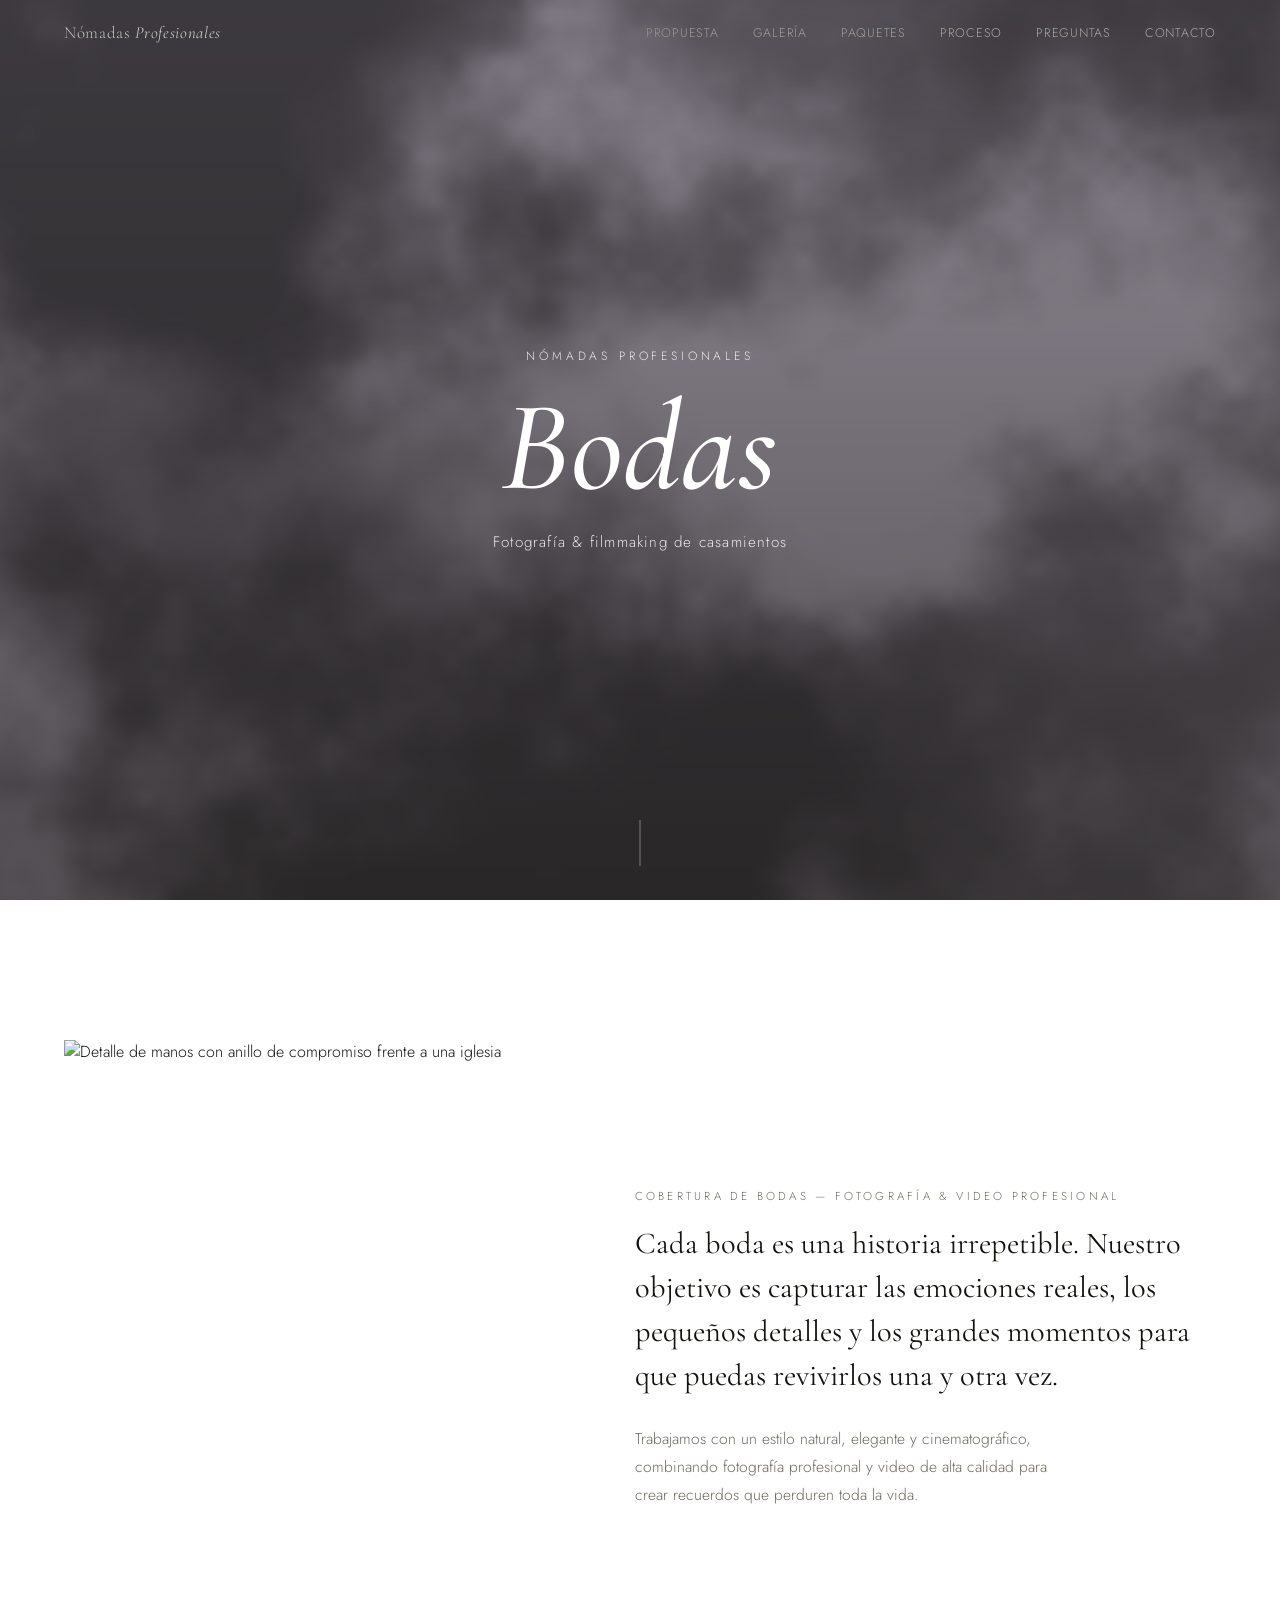
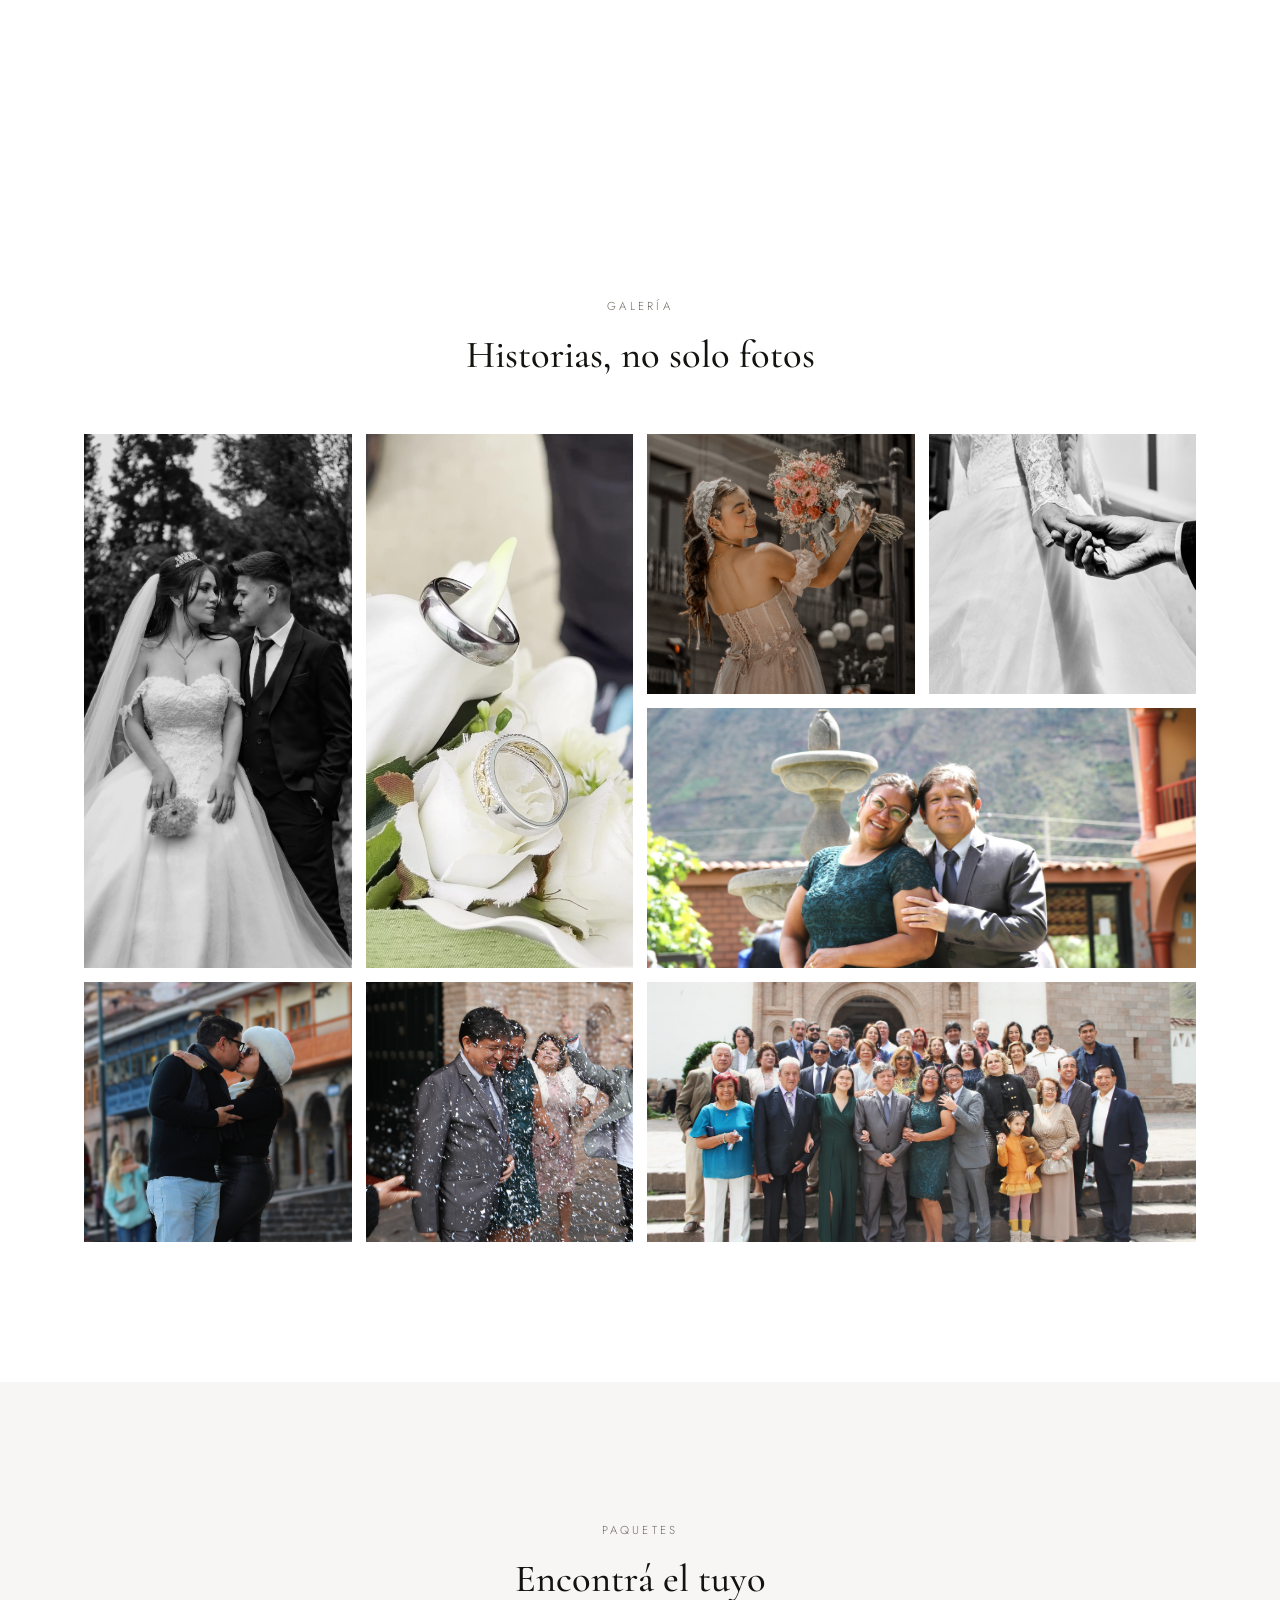
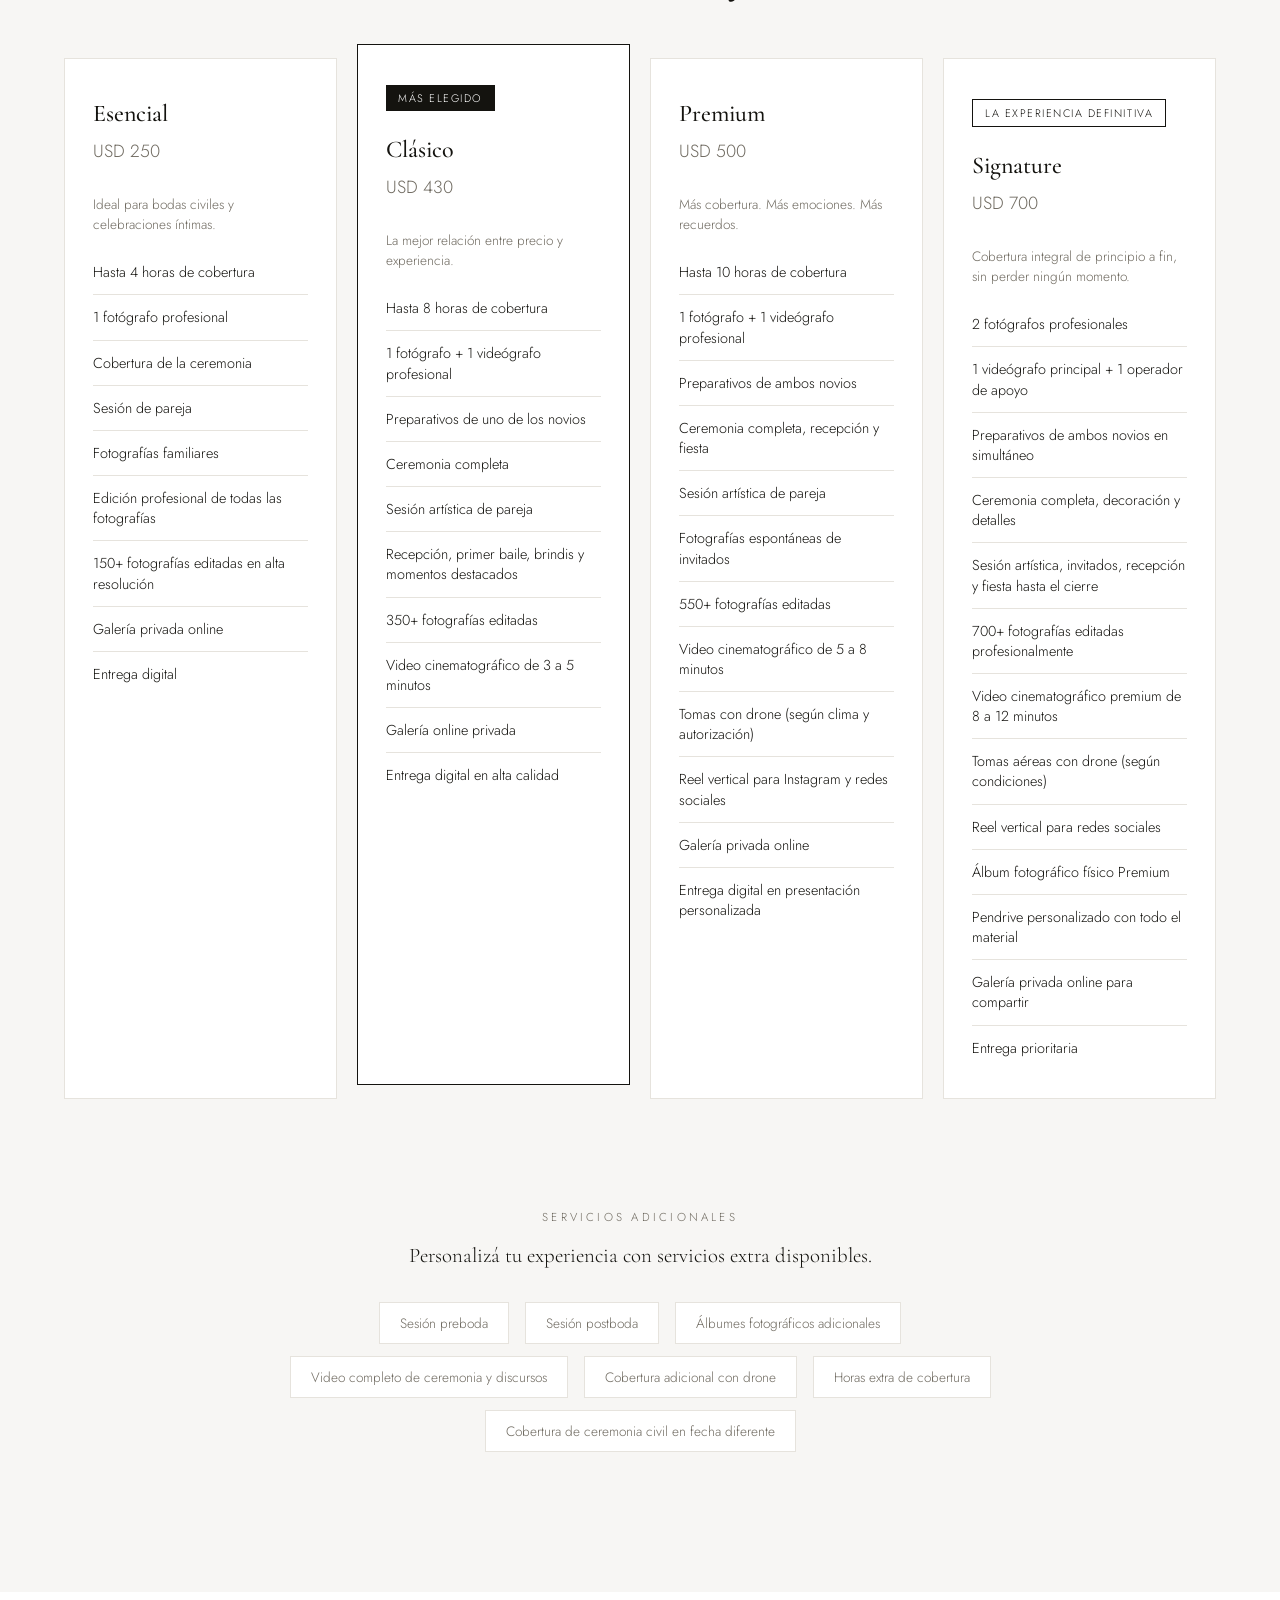
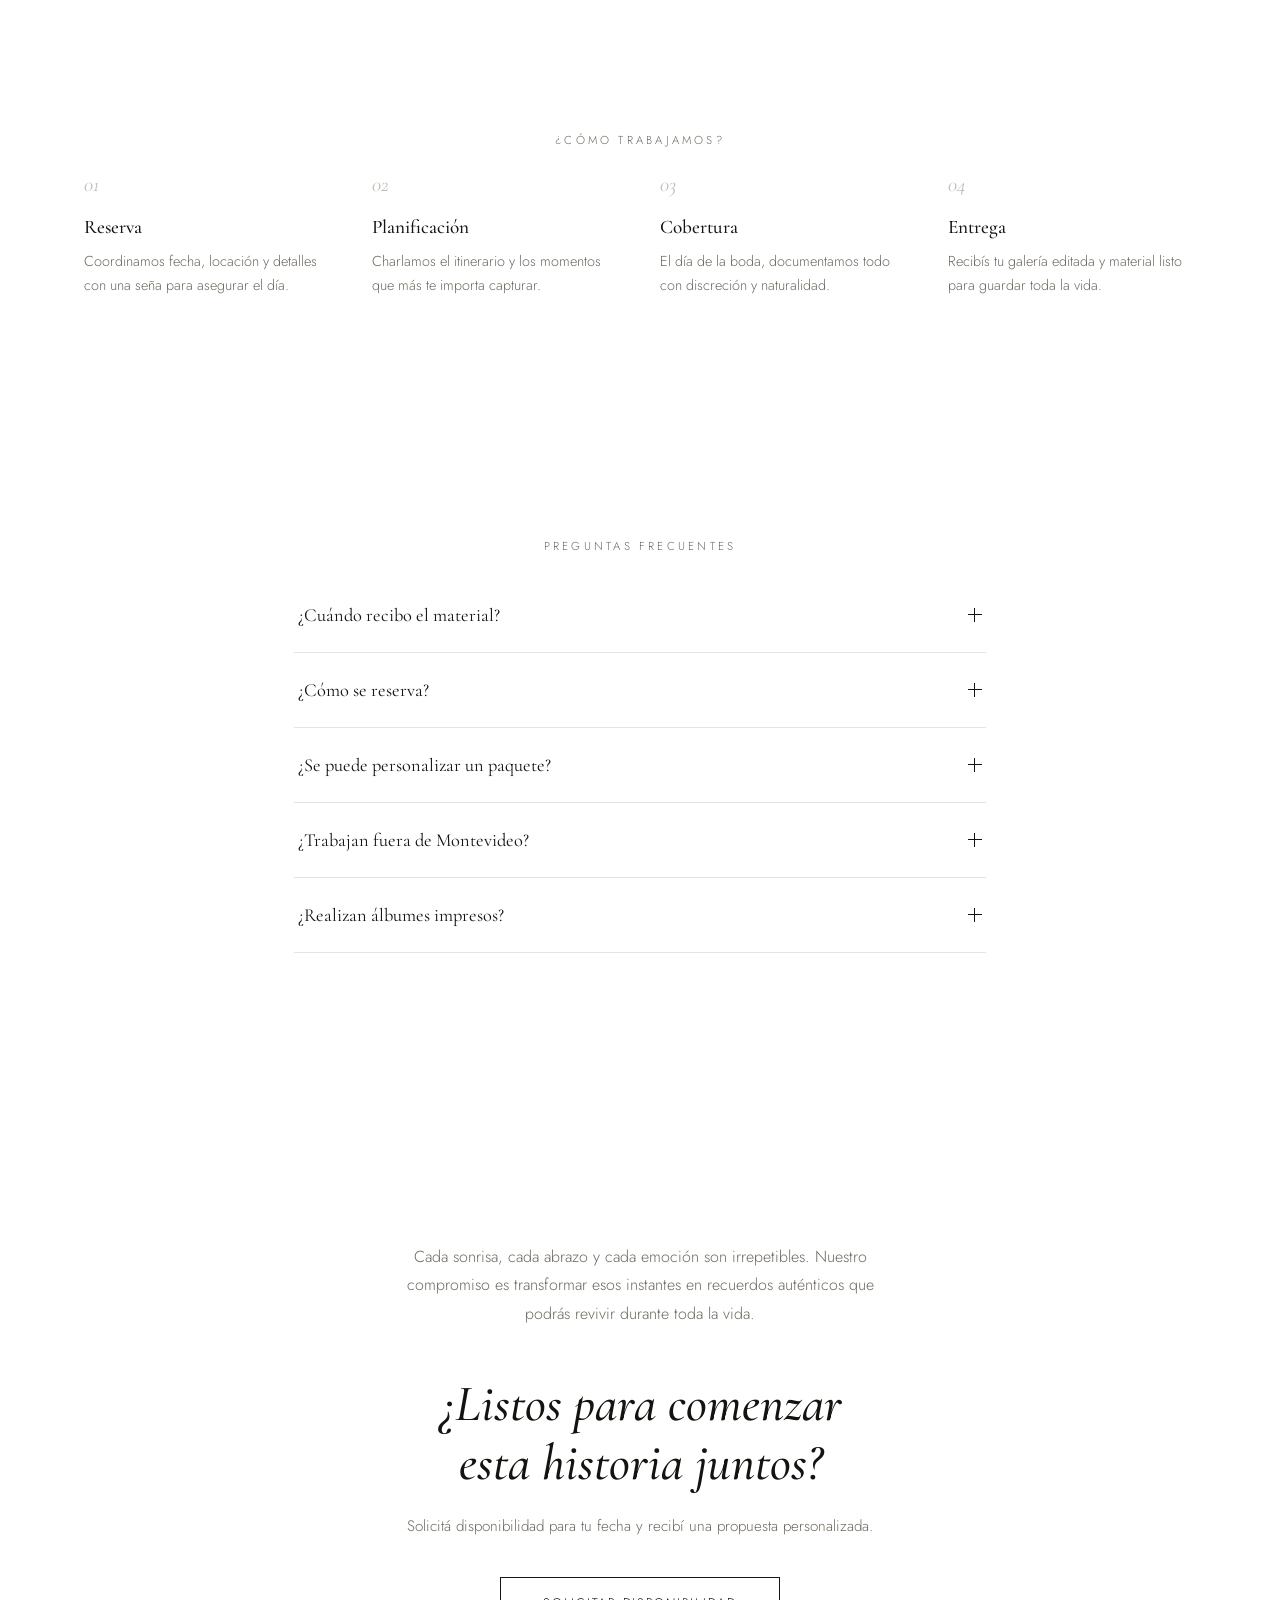
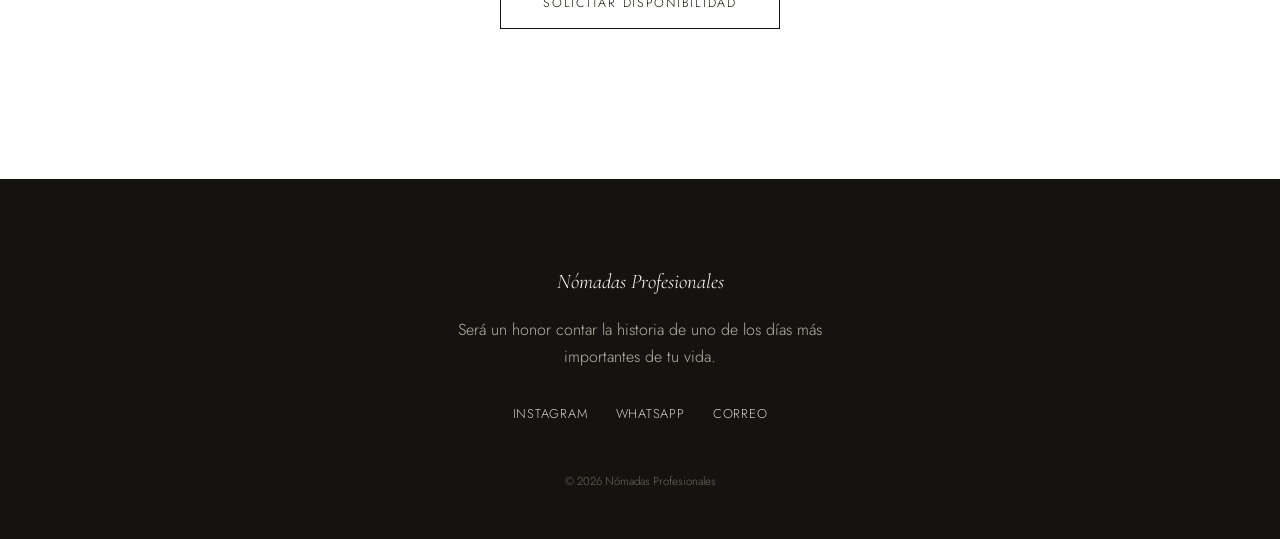
==== index.html @ 92a74c18 "bodas primera version" ====
<!DOCTYPE html>
<html lang="es">
<head>
<meta charset="UTF-8">
<meta name="viewport" content="width=device-width, initial-scale=1.0">
<title>Bodas — Nómadas Profesionales</title>
<meta name="description" content="Fotografía y filmmaking de bodas, con un estilo natural, elegante y cinematográfico. Nómadas Profesionales.">
<link rel="preconnect" href="https://fonts.googleapis.com">
<link rel="preconnect" href="https://fonts.gstatic.com" crossorigin>
<link href="https://fonts.googleapis.com/css2?family=Cormorant+Garamond:ital,wght@0,400;0,500;0,600;1,400&family=Jost:wght@300;400;500&display=swap" rel="stylesheet">
<link rel="stylesheet" href="css/style.css">
</head>
<body>

<header class="nav">
  <a href="#" class="nav__brand">Nómadas <span>Profesionales</span></a>
  <nav class="nav__links">
    <a href="#propuesta">Propuesta</a>
    <a href="#galeria">Galería</a>
    <a href="#paquetes">Paquetes</a>
    <a href="#proceso">Proceso</a>
    <a href="#preguntas">Preguntas</a>
    <a href="#contacto" class="nav__cta">Contacto</a>
  </nav>
  <button class="nav__toggle" aria-label="Abrir menú" aria-expanded="false">
    <span></span><span></span><span></span>
  </button>
</header>

<!-- HERO -->
<section class="hero">
  <canvas id="silk-canvas" class="hero__canvas" aria-hidden="true"></canvas>
  <div class="hero__veil"></div>
  <div class="hero__content">
    <p class="hero__eyebrow">Nómadas Profesionales</p>
    <h1 class="hero__title">Bodas</h1>
    <p class="hero__sub">Fotografía &amp; filmmaking de casamientos</p>
  </div>
  <a href="#propuesta" class="hero__scroll" aria-label="Bajar a la siguiente sección">
    <span></span>
  </a>
</section>

<!-- PROPUESTA -->
<section id="propuesta" class="propuesta reveal">
  <div class="propuesta__grid">
    <div class="propuesta__img">
      <img src="img/manos-anillo.jpg" alt="Detalle de manos con anillo de compromiso frente a una iglesia">
    </div>
    <div class="propuesta__text">
      <p class="eyebrow">Cobertura de bodas — Fotografía &amp; video profesional</p>
      <p class="propuesta__lead">
        Cada boda es una historia irrepetible. Nuestro objetivo es capturar las
        emociones reales, los pequeños detalles y los grandes momentos para que
        puedas revivirlos una y otra vez.
      </p>
      <p class="propuesta__body">
        Trabajamos con un estilo natural, elegante y cinematográfico, combinando
        fotografía profesional y video de alta calidad para crear recuerdos que
        perduren toda la vida.
      </p>
    </div>
  </div>
</section>

<!-- GALERÍA -->
<section id="galeria" class="galeria reveal">
  <p class="eyebrow center">Galería</p>
  <h2 class="section-title center">Historias, no solo fotos</h2>

  <div class="gallery-grid">
    <figure class="g-item g-item--tall">
      <img src="img/pareja-bn-bosque.jpg" alt="Novios mirándose entre los árboles, retrato en blanco y negro">
    </figure>
    <figure class="g-item g-item--tall">
      <video
        class="g-video"
        src="video/highlight.mp4"
        poster="img/highlight-poster.jpg"
        autoplay muted loop playsinline
        aria-label="Video de highlights de boda">
      </video>
    </figure>
    <figure class="g-item">
      <img src="img/novia-ramo-calle.jpg" alt="Novia sosteniendo su ramo en una calle de la ciudad">
    </figure>
    <figure class="g-item">
      <img src="img/manos-detalle-bn.jpg" alt="Detalle en blanco y negro del vestido y las manos entrelazadas">
    </figure>
    <figure class="g-item g-item--wide">
      <img src="img/pareja-fuente.jpg" alt="Pareja sentada junto a una fuente durante la celebración">
    </figure>
    <figure class="g-item">
      <img src="img/pareja-beso-plaza.jpg" alt="Pareja besándose en una plaza">
    </figure>
    <figure class="g-item">
      <img src="img/familia-confeti.jpg" alt="Familia celebrando entre papel picado a la salida de la iglesia">
    </figure>
    <figure class="g-item g-item--wide">
      <img src="img/familia-grupal.jpg" alt="Foto grupal de toda la familia en las escalinatas de la iglesia">
    </figure>
  </div>
</section>

<!-- PAQUETES -->
<section id="paquetes" class="paquetes reveal">
  <p class="eyebrow center">Paquetes</p>
  <h2 class="section-title center">Encontrá el tuyo</h2>

  <div class="pkg-grid">

    <article class="pkg">
      <h3 class="pkg__name">Esencial</h3>
      <p class="pkg__price">USD 250</p>
      <p class="pkg__desc">Ideal para bodas civiles y celebraciones íntimas.</p>
      <ul class="pkg__list">
        <li>Hasta 4 horas de cobertura</li>
        <li>1 fotógrafo profesional</li>
        <li>Cobertura de la ceremonia</li>
        <li>Sesión de pareja</li>
        <li>Fotografías familiares</li>
        <li>Edición profesional de todas las fotografías</li>
        <li>150+ fotografías editadas en alta resolución</li>
        <li>Galería privada online</li>
        <li>Entrega digital</li>
      </ul>
    </article>

    <article class="pkg pkg--featured">
      <p class="pkg__tag">Más elegido</p>
      <h3 class="pkg__name">Clásico</h3>
      <p class="pkg__price">USD 430</p>
      <p class="pkg__desc">La mejor relación entre precio y experiencia.</p>
      <ul class="pkg__list">
        <li>Hasta 8 horas de cobertura</li>
        <li>1 fotógrafo + 1 videógrafo profesional</li>
        <li>Preparativos de uno de los novios</li>
        <li>Ceremonia completa</li>
        <li>Sesión artística de pareja</li>
        <li>Recepción, primer baile, brindis y momentos destacados</li>
        <li>350+ fotografías editadas</li>
        <li>Video cinematográfico de 3 a 5 minutos</li>
        <li>Galería online privada</li>
        <li>Entrega digital en alta calidad</li>
      </ul>
    </article>

    <article class="pkg">
      <h3 class="pkg__name">Premium</h3>
      <p class="pkg__price">USD 500</p>
      <p class="pkg__desc">Más cobertura. Más emociones. Más recuerdos.</p>
      <ul class="pkg__list">
        <li>Hasta 10 horas de cobertura</li>
        <li>1 fotógrafo + 1 videógrafo profesional</li>
        <li>Preparativos de ambos novios</li>
        <li>Ceremonia completa, recepción y fiesta</li>
        <li>Sesión artística de pareja</li>
        <li>Fotografías espontáneas de invitados</li>
        <li>550+ fotografías editadas</li>
        <li>Video cinematográfico de 5 a 8 minutos</li>
        <li>Tomas con drone (según clima y autorización)</li>
        <li>Reel vertical para Instagram y redes sociales</li>
        <li>Galería privada online</li>
        <li>Entrega digital en presentación personalizada</li>
      </ul>
    </article>

    <article class="pkg">
      <p class="pkg__tag pkg__tag--outline">La experiencia definitiva</p>
      <h3 class="pkg__name">Signature</h3>
      <p class="pkg__price">USD 700</p>
      <p class="pkg__desc">Cobertura integral de principio a fin, sin perder ningún momento.</p>
      <ul class="pkg__list">
        <li>2 fotógrafos profesionales</li>
        <li>1 videógrafo principal + 1 operador de apoyo</li>
        <li>Preparativos de ambos novios en simultáneo</li>
        <li>Ceremonia completa, decoración y detalles</li>
        <li>Sesión artística, invitados, recepción y fiesta hasta el cierre</li>
        <li>700+ fotografías editadas profesionalmente</li>
        <li>Video cinematográfico premium de 8 a 12 minutos</li>
        <li>Tomas aéreas con drone (según condiciones)</li>
        <li>Reel vertical para redes sociales</li>
        <li>Álbum fotográfico físico Premium</li>
        <li>Pendrive personalizado con todo el material</li>
        <li>Galería privada online para compartir</li>
        <li>Entrega prioritaria</li>
      </ul>
    </article>

  </div>

  <div class="extras">
    <p class="eyebrow center">Servicios adicionales</p>
    <p class="extras__lead">Personalizá tu experiencia con servicios extra disponibles.</p>
    <ul class="extras__list">
      <li>Sesión preboda</li>
      <li>Sesión postboda</li>
      <li>Álbumes fotográficos adicionales</li>
      <li>Video completo de ceremonia y discursos</li>
      <li>Cobertura adicional con drone</li>
      <li>Horas extra de cobertura</li>
      <li>Cobertura de ceremonia civil en fecha diferente</li>
    </ul>
  </div>
</section>

<!-- PROCESO -->
<section id="proceso" class="proceso reveal">
  <p class="eyebrow center">¿Cómo trabajamos?</p>
  <div class="proceso-grid">
    <div class="paso">
      <span class="paso__n">01</span>
      <h3>Reserva</h3>
      <p>Coordinamos fecha, locación y detalles con una seña para asegurar el día.</p>
    </div>
    <div class="paso">
      <span class="paso__n">02</span>
      <h3>Planificación</h3>
      <p>Charlamos el itinerario y los momentos que más te importa capturar.</p>
    </div>
    <div class="paso">
      <span class="paso__n">03</span>
      <h3>Cobertura</h3>
      <p>El día de la boda, documentamos todo con discreción y naturalidad.</p>
    </div>
    <div class="paso">
      <span class="paso__n">04</span>
      <h3>Entrega</h3>
      <p>Recibís tu galería editada y material listo para guardar toda la vida.</p>
    </div>
  </div>
</section>

<!-- FAQ -->
<section id="preguntas" class="faq reveal">
  <p class="eyebrow center">Preguntas frecuentes</p>

  <div class="accordion">
    <div class="acc-item">
      <button class="acc-trigger">¿Cuándo recibo el material?<span class="acc-icon"></span></button>
      <div class="acc-panel"><p>Entre 4 y 6 semanas después de la boda, según el paquete.</p></div>
    </div>
    <div class="acc-item">
      <button class="acc-trigger">¿Cómo se reserva?<span class="acc-icon"></span></button>
      <div class="acc-panel"><p>Con una seña del 30% para bloquear la fecha en agenda.</p></div>
    </div>
    <div class="acc-item">
      <button class="acc-trigger">¿Se puede personalizar un paquete?<span class="acc-icon"></span></button>
      <div class="acc-panel"><p>Sí, todos los paquetes se pueden ajustar a lo que necesites.</p></div>
    </div>
    <div class="acc-item">
      <button class="acc-trigger">¿Trabajan fuera de Montevideo?<span class="acc-icon"></span></button>
      <div class="acc-panel"><p>Sí, viajamos dentro y fuera de Uruguay. Coordinamos traslado y estadía aparte.</p></div>
    </div>
    <div class="acc-item">
      <button class="acc-trigger">¿Realizan álbumes impresos?<span class="acc-icon"></span></button>
      <div class="acc-panel"><p>Sí, en los paquetes Signature y Legacy, y también como opción adicional.</p></div>
    </div>
  </div>
</section>

<!-- CIERRE / CTA -->
<section class="cta reveal">
  <p class="cta__lead">
    Cada sonrisa, cada abrazo y cada emoción son irrepetibles. Nuestro compromiso
    es transformar esos instantes en recuerdos auténticos que podrás revivir
    durante toda la vida.
  </p>
  <h2 class="cta__title">¿Listos para comenzar<br>esta historia juntos?</h2>
  <p class="cta__sub">Solicitá disponibilidad para tu fecha y recibí una propuesta personalizada.</p>
  <a href="https://wa.me/59892807461?text=Hola!%20Quiero%20consultar%20disponibilidad%20para%20mi%20boda" target="_blank" rel="noopener" class="cta__btn">Solicitar disponibilidad</a>
</section>

<!-- CONTACTO / FOOTER -->
<footer id="contacto" class="footer">
  <p class="footer__brand">Nómadas Profesionales</p>
  <p class="footer__msg">Será un honor contar la historia de uno de los días más importantes de tu vida.</p>
  <div class="footer__links">
    <a href="https://instagram.com/nomadasprofesionaless" target="_blank" rel="noopener">Instagram</a>
    <a href="https://wa.me/59892807461" target="_blank" rel="noopener">WhatsApp</a>
    <a href="mailto:fotografiaprocristi@gmail.com">Correo</a>
  </div>
  <p class="footer__copy">© 2026 Nómadas Profesionales</p>
</footer>

<script type="module" src="js/main.js"></script>
</body>
</html>
---- css/style.css ----
/* =========================================================
   Nómadas Profesionales — Bodas
   Paleta: blanco puro, negro, gris claro, azul muy sutil
   ========================================================= */

:root{
  --white: #ffffff;
  --black: #14130f;
  --gray-50: #f7f6f4;
  --gray-200: #e6e3dd;
  --gray-400: #b9b4aa;
  --gray-600: #6f6a60;
  --accent: #8891a3; /* azul-gris muy sutil */
  --silk: #7b7481;

  --serif: "Cormorant Garamond", serif;
  --sans: "Jost", sans-serif;

  --maxw: 1240px;
  --pad: clamp(24px, 5vw, 96px);
}

*{ box-sizing: border-box; }
html{ scroll-behavior: smooth; }

body{
  margin: 0;
  background: var(--white);
  color: var(--black);
  font-family: var(--sans);
  font-weight: 300;
  -webkit-font-smoothing: antialiased;
}

img{ max-width: 100%; display: block; }

a{ color: inherit; text-decoration: none; }

.eyebrow{
  font-family: var(--sans);
  font-size: 0.72rem;
  letter-spacing: 0.28em;
  text-transform: uppercase;
  color: var(--gray-600);
  margin: 0 0 18px;
}
.eyebrow.center{ text-align: center; }

.section-title{
  font-family: var(--serif);
  font-weight: 500;
  font-size: clamp(1.8rem, 3vw, 2.6rem);
  margin: 0 0 56px;
}
.section-title.center{ text-align: center; }

/* -------------------- NAV -------------------- */
.nav{
  position: fixed;
  top: 0; left: 0; right: 0;
  z-index: 40;
  display: flex;
  align-items: center;
  justify-content: space-between;
  padding: 22px var(--pad);
  mix-blend-mode: difference;
}
.nav__brand{
  font-family: var(--serif);
  font-size: 1.05rem;
  letter-spacing: 0.04em;
  color: var(--white);
}
.nav__brand span{ font-style: italic; font-weight: 400; }
.nav__links{
  display: flex;
  gap: 34px;
  font-size: 0.78rem;
  letter-spacing: 0.06em;
  text-transform: uppercase;
  color: var(--white);
}
.nav__links a{ opacity: 0.85; transition: opacity 0.25s ease; }
.nav__links a:hover{ opacity: 1; }
.nav__toggle{ display: none; }

/* -------------------- HERO -------------------- */
.hero{
  position: relative;
  height: 100svh;
  min-height: 560px;
  overflow: hidden;
  background: var(--black);
  display: flex;
  align-items: center;
  justify-content: center;
}
.hero__canvas{
  position: absolute;
  inset: 0;
  width: 100%;
  height: 100%;
  display: block;
}
.hero__veil{
  position: absolute;
  inset: 0;
  background: linear-gradient(180deg, rgba(20,19,15,0.15) 0%, rgba(20,19,15,0.55) 100%);
  pointer-events: none;
}
.hero__content{
  position: relative;
  z-index: 2;
  text-align: center;
  color: var(--white);
  padding: 0 24px;
}
.hero__eyebrow{
  font-size: 0.75rem;
  letter-spacing: 0.32em;
  text-transform: uppercase;
  opacity: 0.85;
  margin: 0 0 22px;
}
.hero__title{
  font-family: var(--serif);
  font-weight: 500;
  font-style: italic;
  font-size: clamp(3.6rem, 12vw, 8rem);
  line-height: 0.95;
  margin: 0;
  letter-spacing: 0.01em;
}
.hero__sub{
  margin: 22px 0 0;
  font-size: 0.95rem;
  letter-spacing: 0.08em;
  opacity: 0.85;
}
.hero__scroll{
  position: absolute;
  bottom: 34px;
  left: 50%;
  transform: translateX(-50%);
  width: 1px;
  height: 46px;
  z-index: 2;
}
.hero__scroll span{
  position: absolute;
  top: 0; left: 0;
  width: 1px; height: 100%;
  background: rgba(255,255,255,0.4);
  overflow: hidden;
}
.hero__scroll span::after{
  content: "";
  position: absolute;
  top: -100%; left: 0;
  width: 1px; height: 100%;
  background: var(--white);
  animation: scrollLine 2.2s ease-in-out infinite;
}
@keyframes scrollLine{
  0%{ top: -100%; }
  60%{ top: 100%; }
  100%{ top: 100%; }
}

/* -------------------- PROPUESTA -------------------- */
.propuesta{
  padding: 140px var(--pad);
}
.propuesta__grid{
  max-width: var(--maxw);
  margin: 0 auto;
  display: grid;
  grid-template-columns: 0.85fr 1fr;
  gap: clamp(32px, 6vw, 100px);
  align-items: center;
}
.propuesta__img img{
  width: 100%;
  aspect-ratio: 4/5;
  object-fit: cover;
}
.propuesta__lead{
  font-family: var(--serif);
  font-size: clamp(1.4rem, 2.4vw, 1.9rem);
  line-height: 1.45;
  font-weight: 400;
  margin: 0 0 26px;
}
.propuesta__body{
  font-size: 0.98rem;
  line-height: 1.8;
  color: var(--gray-600);
  max-width: 46ch;
  margin: 0;
}

/* -------------------- GALERÍA -------------------- */
.galeria{
  padding: 100px var(--pad) 140px;
  max-width: var(--maxw);
  margin: 0 auto;
}
.gallery-grid{
  display: grid;
  grid-template-columns: repeat(4, 1fr);
  grid-auto-rows: 260px;
  gap: 14px;
  margin-top: 24px;
}
.g-item{
  margin: 0;
  overflow: hidden;
  background: var(--gray-50);
}
.g-item img{
  width: 100%; height: 100%;
  object-fit: cover;
  transition: transform 1.1s cubic-bezier(0.16,1,0.3,1);
}
.g-item:hover img{ transform: scale(1.04); }
.g-video{
  width: 100%; height: 100%;
  object-fit: cover;
}
.g-item--tall{ grid-row: span 2; }
.g-item--wide{ grid-column: span 2; }

/* -------------------- PAQUETES -------------------- */
.paquetes{
  padding: 140px var(--pad);
  background: var(--gray-50);
}
.paquetes__note{
  text-align: center;
  font-size: 0.78rem;
  color: var(--gray-600);
  margin: -30px auto 60px;
  max-width: var(--maxw);
}
.pkg-grid{
  max-width: var(--maxw);
  margin: 0 auto;
  display: grid;
  grid-template-columns: repeat(4, 1fr);
  gap: 20px;
}
.pkg{
  background: var(--white);
  border: 1px solid var(--gray-200);
  padding: 40px 28px;
  display: flex;
  flex-direction: column;
  gap: 6px;
}
.pkg--featured{
  border-color: var(--black);
  transform: translateY(-14px);
}
.pkg__tag{
  font-size: 0.68rem;
  letter-spacing: 0.14em;
  text-transform: uppercase;
  color: var(--white);
  background: var(--black);
  display: inline-block;
  padding: 5px 12px;
  margin: 0 0 18px;
  width: fit-content;
}
.pkg__tag--outline{
  color: var(--black);
  background: transparent;
  border: 1px solid var(--black);
}
.pkg__name{
  font-family: var(--serif);
  font-size: 1.5rem;
  font-weight: 500;
  margin: 0;
}
.pkg__price{
  font-size: 1.1rem;
  color: var(--gray-600);
  margin: 4px 0 24px;
}
.pkg__list{
  list-style: none;
  padding: 0;
  margin: 0;
  display: flex;
  flex-direction: column;
  gap: 12px;
  font-size: 0.9rem;
  line-height: 1.4;
}
.pkg__list li{
  padding-top: 12px;
  border-top: 1px solid var(--gray-200);
}
.pkg__list li:first-child{ border-top: none; padding-top: 0; }
.pkg__desc{
  font-size: 0.85rem;
  color: var(--gray-600);
  line-height: 1.5;
  margin: 0 0 22px;
}

/* -------------------- SERVICIOS ADICIONALES -------------------- */
.extras{
  max-width: 760px;
  margin: 110px auto 0;
  text-align: center;
}
.extras__lead{
  font-family: var(--serif);
  font-size: 1.3rem;
  margin: 0 0 34px;
}
.extras__list{
  list-style: none;
  margin: 0;
  padding: 0;
  display: flex;
  flex-wrap: wrap;
  justify-content: center;
  gap: 12px 16px;
}
.extras__list li{
  font-size: 0.85rem;
  color: var(--gray-600);
  border: 1px solid var(--gray-200);
  padding: 10px 20px;
  background: var(--white);
}

/* -------------------- CTA DE CIERRE -------------------- */
.cta{
  padding: 150px var(--pad);
  max-width: 760px;
  margin: 0 auto;
  text-align: center;
}
.cta__lead{
  font-size: 1rem;
  line-height: 1.8;
  color: var(--gray-600);
  max-width: 52ch;
  margin: 0 auto 46px;
}
.cta__title{
  font-family: var(--serif);
  font-style: italic;
  font-weight: 500;
  font-size: clamp(2rem, 4.5vw, 3.2rem);
  line-height: 1.15;
  margin: 0 0 22px;
}
.cta__sub{
  font-size: 0.95rem;
  color: var(--gray-600);
  margin: 0 0 40px;
}
.cta__btn{
  display: inline-block;
  border: 1px solid var(--black);
  padding: 16px 42px;
  font-size: 0.78rem;
  letter-spacing: 0.14em;
  text-transform: uppercase;
  transition: background 0.3s ease, color 0.3s ease;
}
.cta__btn:hover{
  background: var(--black);
  color: var(--white);
}

/* -------------------- PROCESO -------------------- */
.proceso{
  padding: 140px var(--pad);
  max-width: var(--maxw);
  margin: 0 auto;
}
.proceso-grid{
  display: grid;
  grid-template-columns: repeat(4, 1fr);
  gap: 40px;
  margin-top: 24px;
}
.paso__n{
  display: block;
  font-family: var(--serif);
  font-style: italic;
  font-size: 1.3rem;
  color: var(--gray-400);
  margin-bottom: 18px;
}
.paso h3{
  font-family: var(--serif);
  font-weight: 500;
  font-size: 1.2rem;
  margin: 0 0 10px;
}
.paso p{
  font-size: 0.9rem;
  line-height: 1.7;
  color: var(--gray-600);
  margin: 0;
}

/* -------------------- FAQ -------------------- */
.faq{
  padding: 100px var(--pad) 140px;
  max-width: 820px;
  margin: 0 auto;
}
.accordion{ margin-top: 24px; }
.acc-item{ border-bottom: 1px solid var(--gray-200); }
.acc-trigger{
  width: 100%;
  background: none;
  border: none;
  cursor: pointer;
  text-align: left;
  padding: 26px 4px;
  font-family: var(--serif);
  font-size: 1.15rem;
  color: var(--black);
  display: flex;
  align-items: center;
  justify-content: space-between;
  gap: 20px;
}
.acc-icon{
  position: relative;
  width: 14px; height: 14px;
  flex: none;
}
.acc-icon::before, .acc-icon::after{
  content: "";
  position: absolute;
  background: var(--black);
  transition: transform 0.3s ease;
}
.acc-icon::before{ top: 6px; left: 0; width: 14px; height: 1px; }
.acc-icon::after{ top: 0; left: 6px; width: 1px; height: 14px; }
.acc-item.is-open .acc-icon::after{ transform: rotate(90deg); }
.acc-panel{
  max-height: 0;
  overflow: hidden;
  transition: max-height 0.4s ease;
}
.acc-panel p{
  margin: 0 4px 26px;
  font-size: 0.95rem;
  line-height: 1.7;
  color: var(--gray-600);
  max-width: 60ch;
}

/* -------------------- FOOTER -------------------- */
.footer{
  background: var(--black);
  color: var(--white);
  text-align: center;
  padding: 90px var(--pad) 50px;
}
.footer__brand{
  font-family: var(--serif);
  font-style: italic;
  font-size: 1.3rem;
  margin: 0 0 22px;
}
.footer__msg{
  max-width: 44ch;
  margin: 0 auto 34px;
  font-size: 1rem;
  line-height: 1.7;
  color: var(--gray-400);
}
.footer__links{
  display: flex;
  justify-content: center;
  gap: 28px;
  font-size: 0.8rem;
  letter-spacing: 0.06em;
  text-transform: uppercase;
  margin-bottom: 50px;
}
.footer__links a{ opacity: 0.8; }
.footer__links a:hover{ opacity: 1; }
.footer__copy{
  font-size: 0.72rem;
  color: var(--gray-600);
  margin: 0;
}

/* -------------------- REVEAL ANIMATION -------------------- */
.reveal{
  opacity: 0;
  transform: translateY(24px);
  transition: opacity 0.9s ease, transform 0.9s ease;
}
.reveal.is-visible{
  opacity: 1;
  transform: translateY(0);
}

/* -------------------- RESPONSIVE -------------------- */
@media (max-width: 900px){
  .nav__links{ display: none; }
  .nav__toggle{
    display: flex;
    flex-direction: column;
    gap: 5px;
    background: none;
    border: none;
    cursor: pointer;
    z-index: 41;
  }
  .nav__toggle span{
    width: 22px; height: 1px;
    background: var(--white);
  }
  .nav__links.is-open{
    display: flex;
    position: fixed;
    inset: 0;
    background: var(--black);
    flex-direction: column;
    align-items: center;
    justify-content: center;
    gap: 32px;
    font-size: 1rem;
  }
  .propuesta__grid{ grid-template-columns: 1fr; }
  .gallery-grid{ grid-template-columns: repeat(2, 1fr); grid-auto-rows: 220px; }
  .g-item--wide{ grid-column: span 2; }
  .pkg-grid{ grid-template-columns: 1fr 1fr; }
  .pkg--featured{ transform: none; }
  .proceso-grid{ grid-template-columns: 1fr 1fr; }
}
@media (max-width: 560px){
  .gallery-grid{ grid-template-columns: 1fr; }
  .g-item--tall{ grid-row: span 1; }
  .g-item--wide{ grid-column: span 1; }
  .pkg-grid{ grid-template-columns: 1fr; }
  .proceso-grid{ grid-template-columns: 1fr; }
}

@media (prefers-reduced-motion: reduce){
  html{ scroll-behavior: auto; }
  .reveal{ opacity: 1; transform: none; transition: none; }
  .hero__scroll span::after{ animation: none; }
}
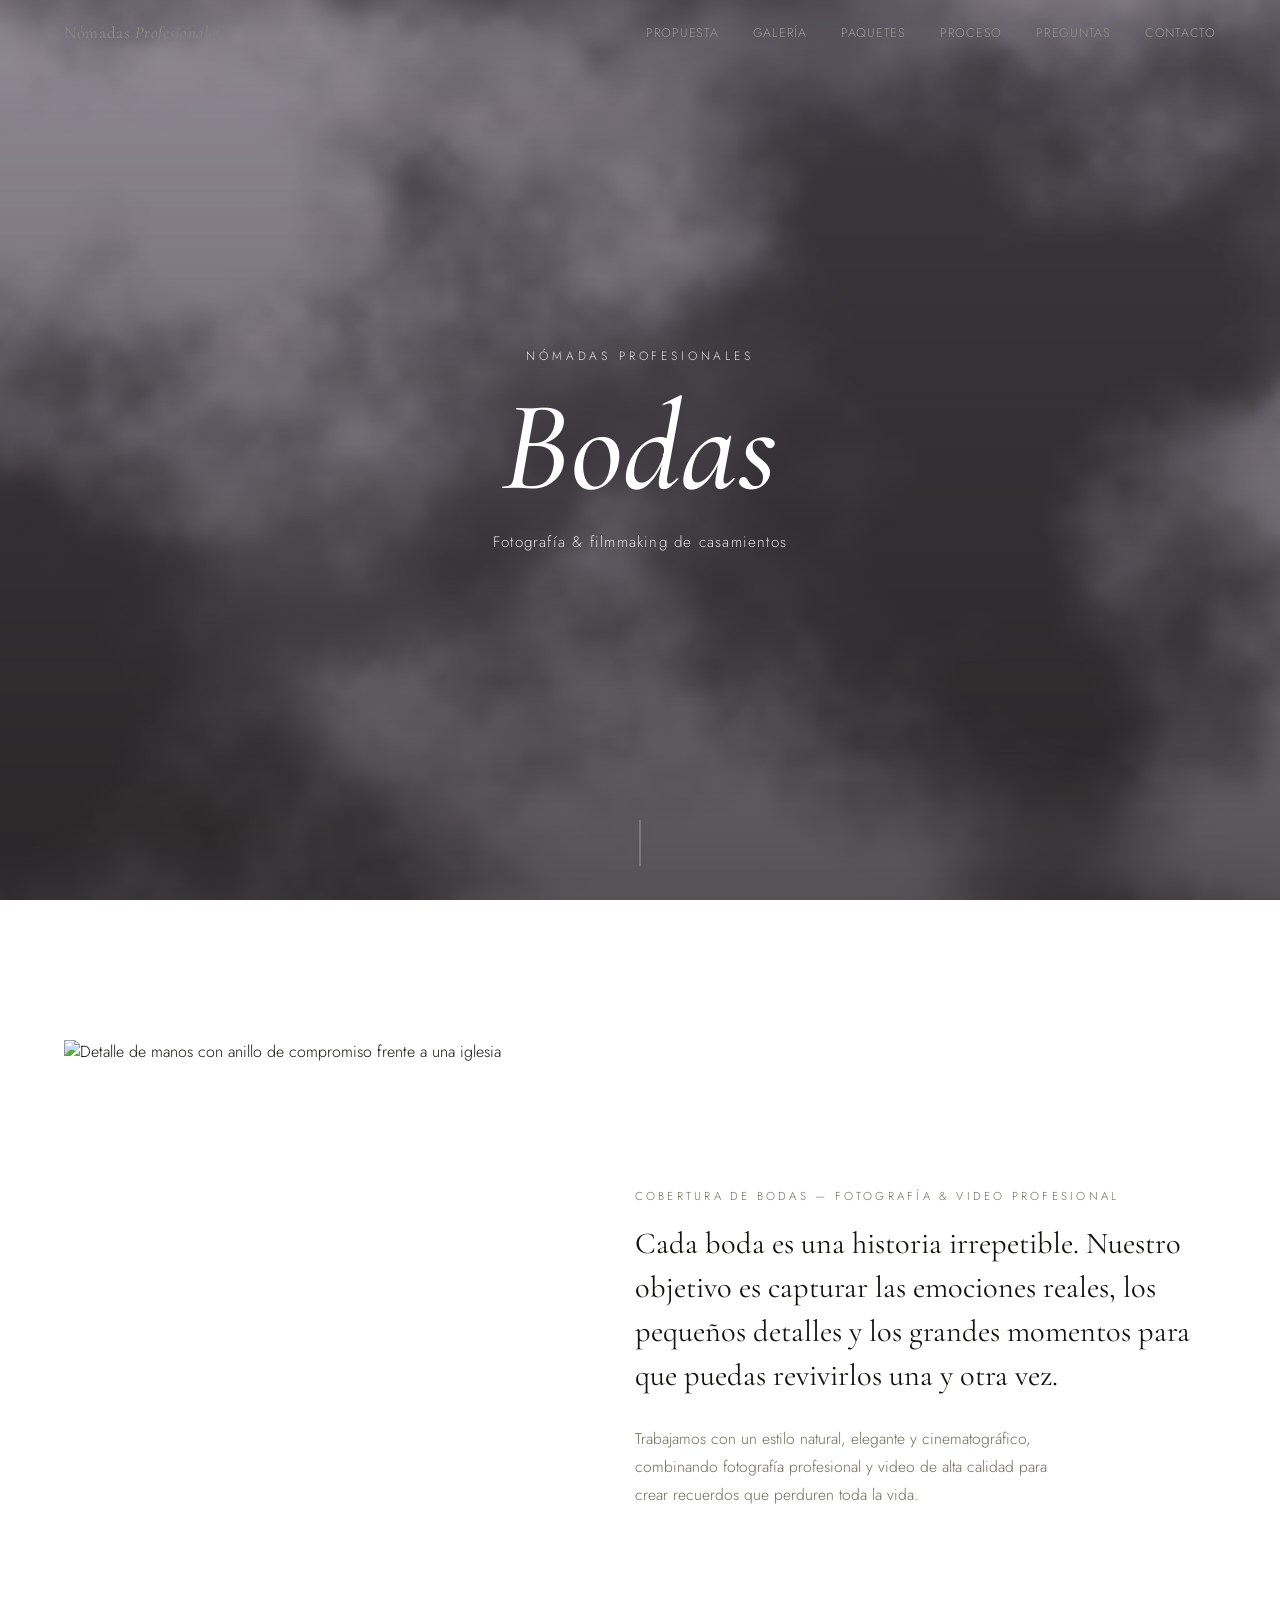
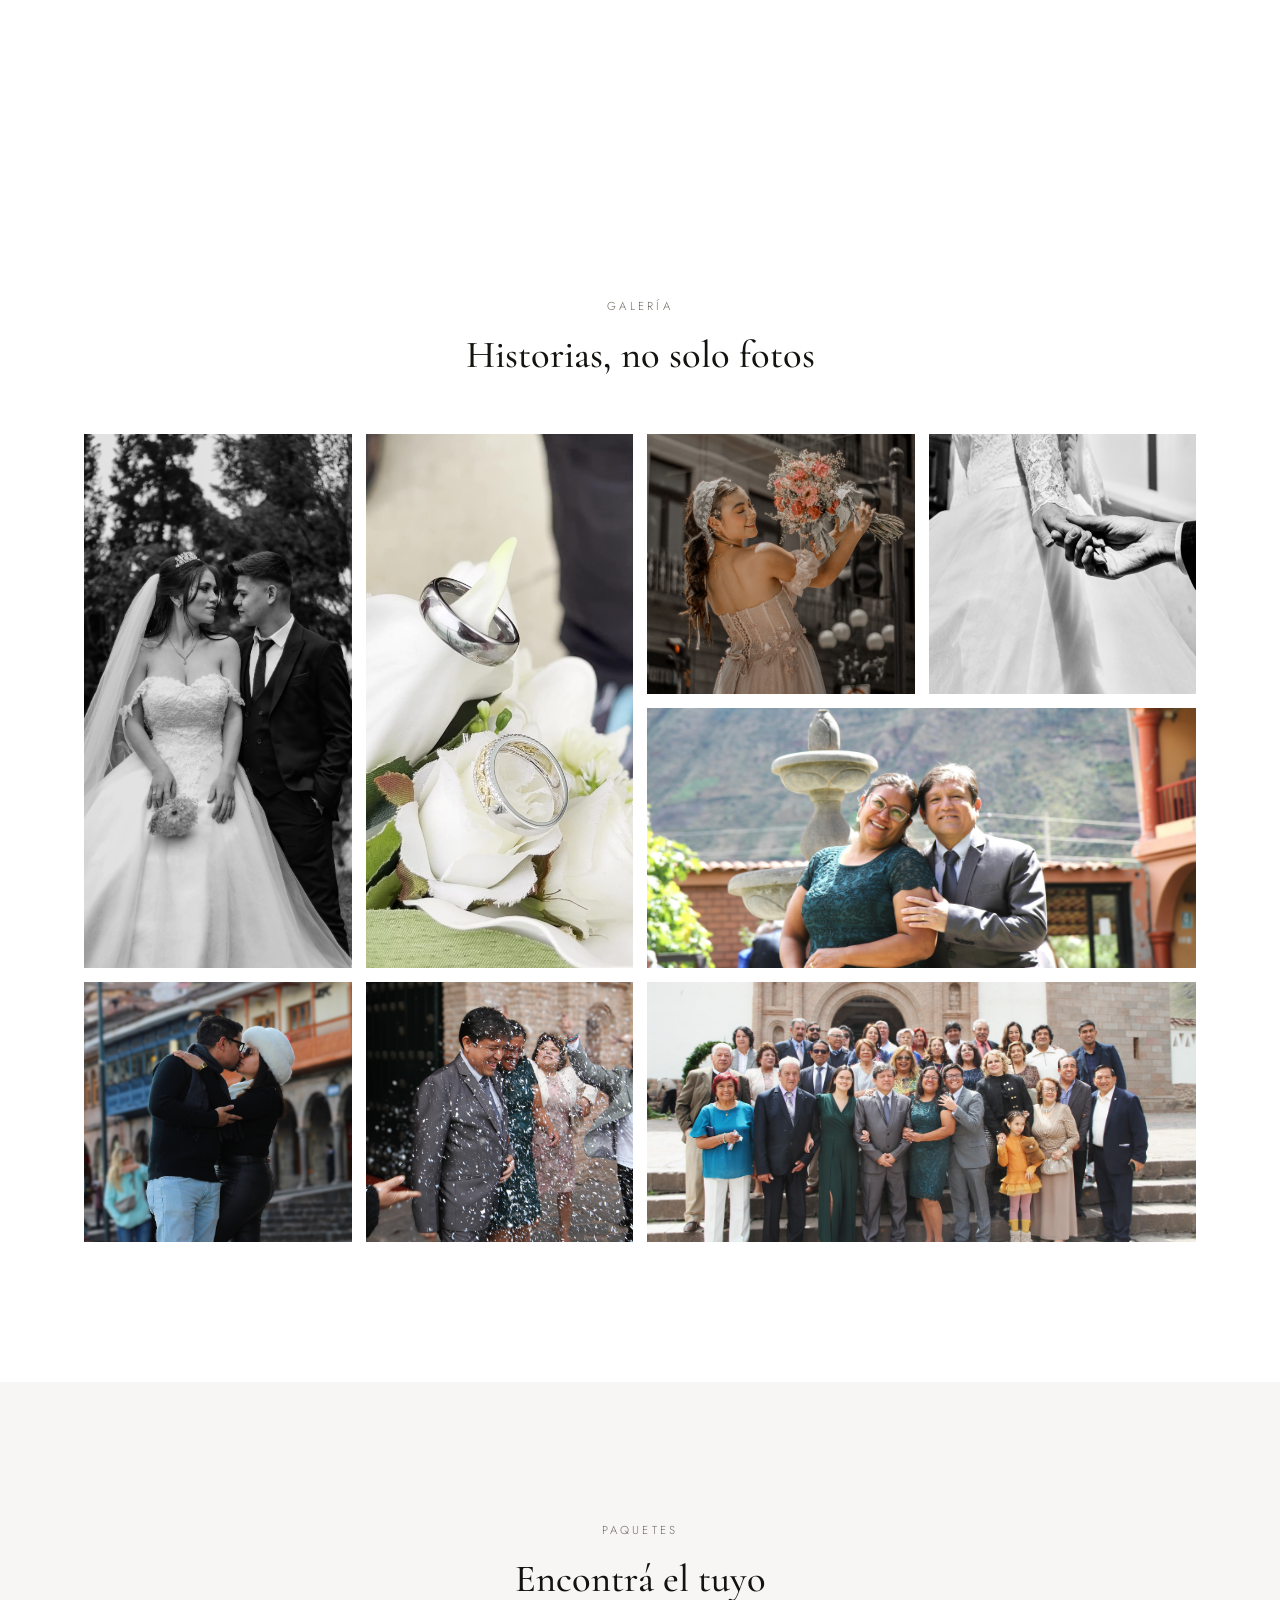
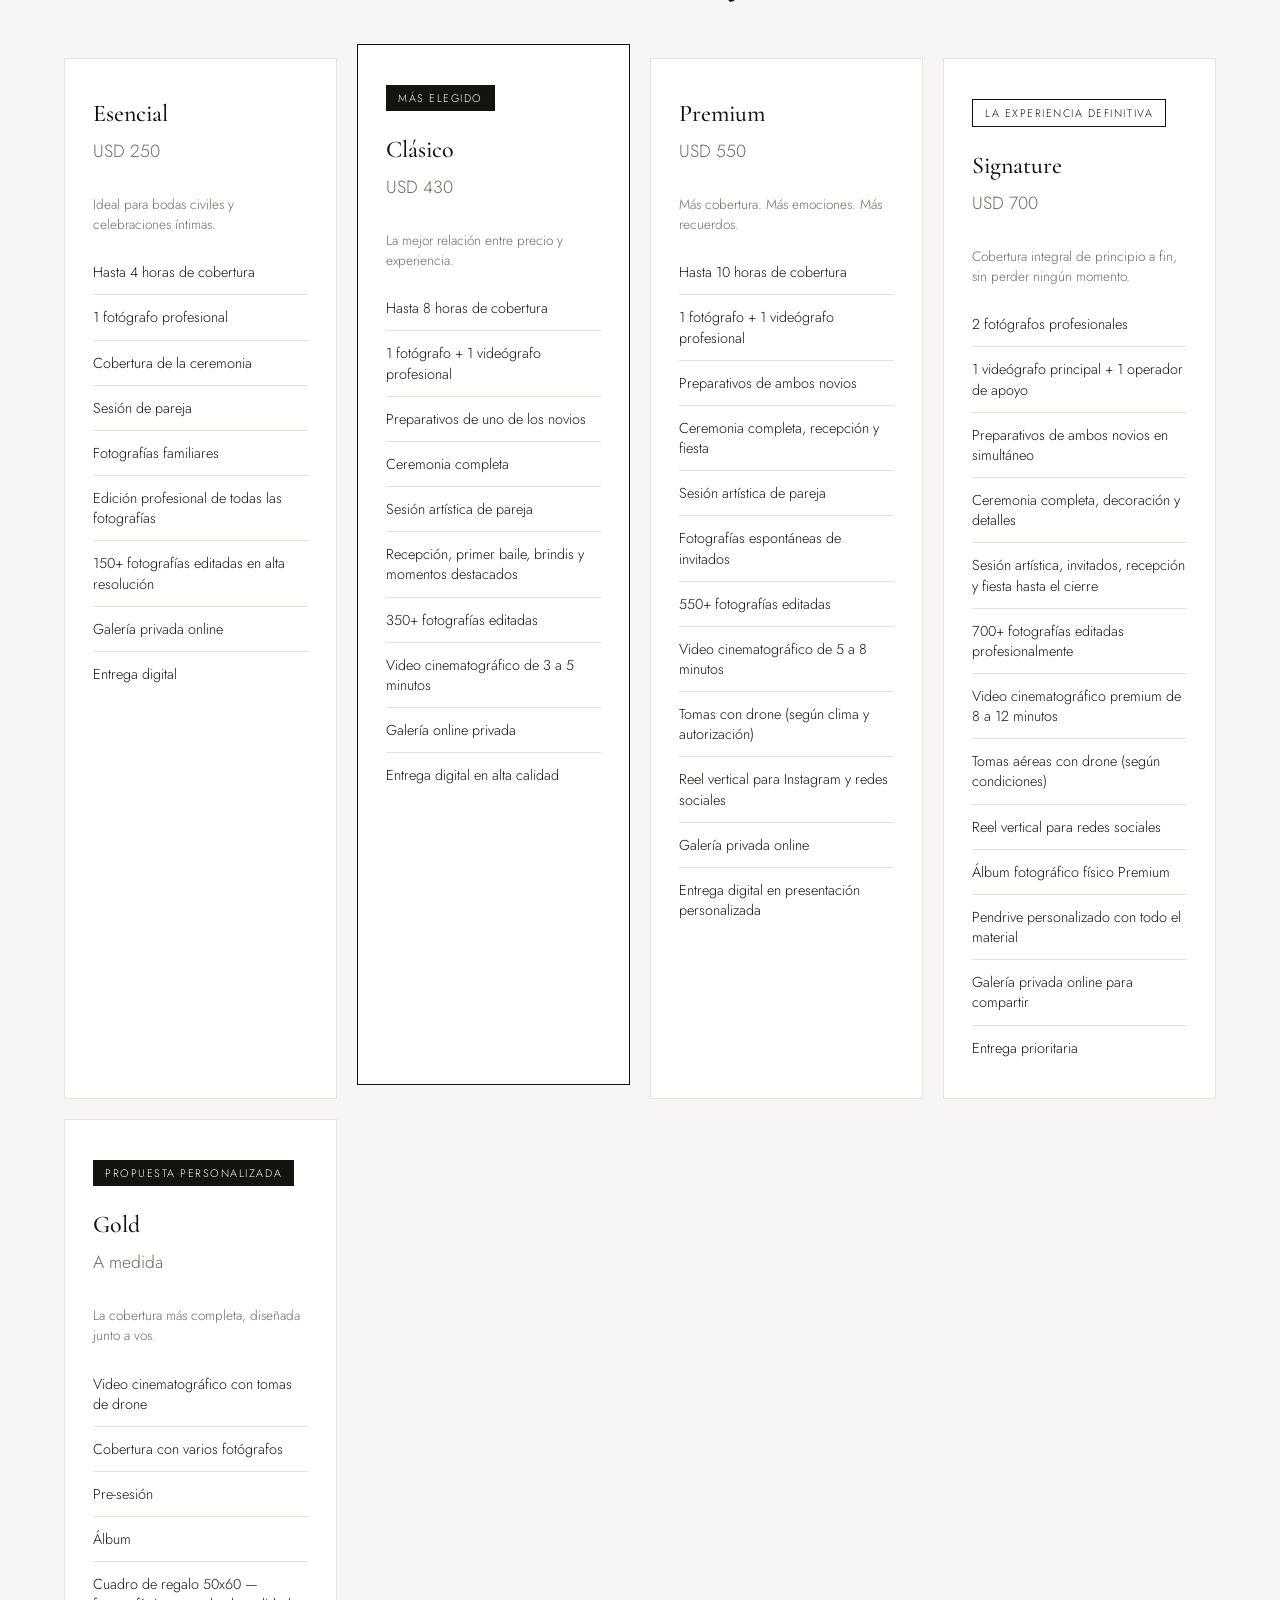
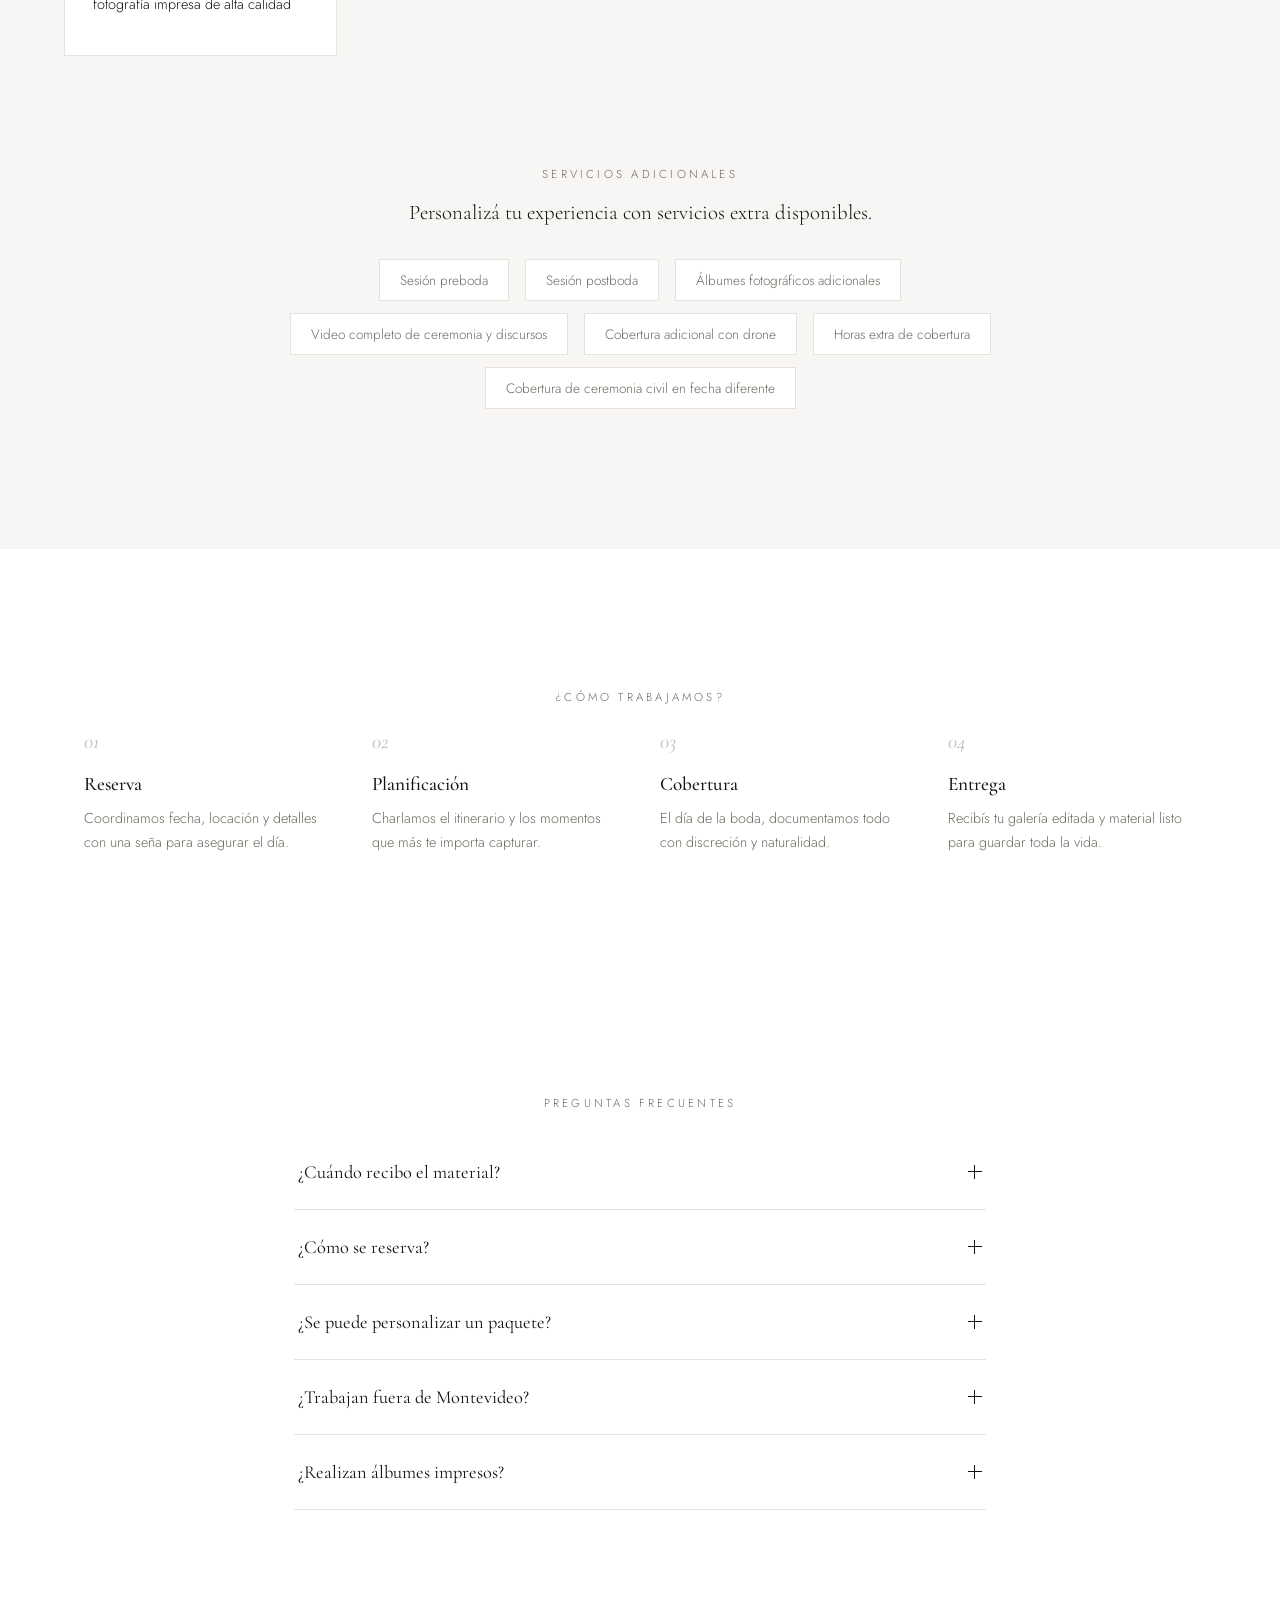
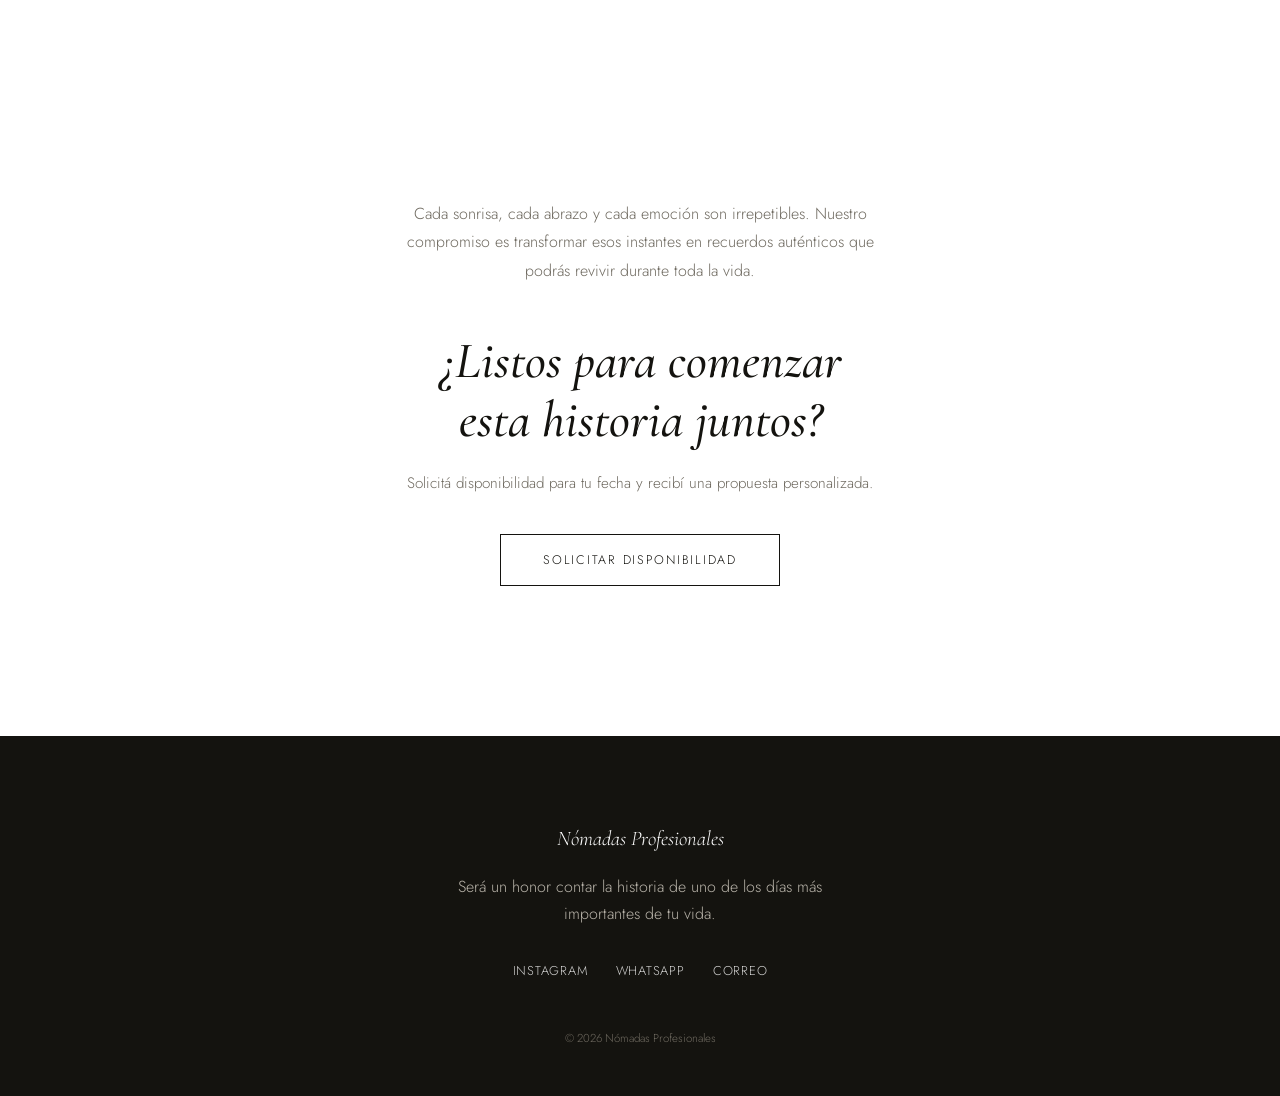
==== commit 064fdd2c: "Update pricing and package details in index.html Cambios en los paquetes" ====
--- a/index.html
+++ b/index.html
@@ -147,7 +147,7 @@
 
     <article class="pkg">
       <h3 class="pkg__name">Premium</h3>
-      <p class="pkg__price">USD 500</p>
+      <p class="pkg__price">USD 550</p>
       <p class="pkg__desc">Más cobertura. Más emociones. Más recuerdos.</p>
       <ul class="pkg__list">
         <li>Hasta 10 horas de cobertura</li>
@@ -187,6 +187,20 @@
       </ul>
     </article>
 
+    <article class="pkg pkg--gold">
+      <p class="pkg__tag pkg__tag--gold">Propuesta personalizada</p>
+      <h3 class="pkg__name">Gold</h3>
+      <p class="pkg__price">A medida</p>
+      <p class="pkg__desc">La cobertura más completa, diseñada junto a vos.</p>
+      <ul class="pkg__list">
+        <li>Video cinematográfico con tomas de drone</li>
+        <li>Cobertura con varios fotógrafos</li>
+        <li>Pre-sesión</li>
+        <li>Álbum</li>
+        <li>Cuadro de regalo 50x60 — fotografía impresa de alta calidad</li>
+      </ul>
+    </article>
+
   </div>
 
   <div class="extras">
@@ -254,7 +268,7 @@
     </div>
     <div class="acc-item">
       <button class="acc-trigger">¿Realizan álbumes impresos?<span class="acc-icon"></span></button>
-      <div class="acc-panel"><p>Sí, en los paquetes Signature y Legacy, y también como opción adicional.</p></div>
+      <div class="acc-panel"><p>Sí, en los paquetes Signature y Gold, y también como opción adicional.</p></div>
     </div>
   </div>
 </section>
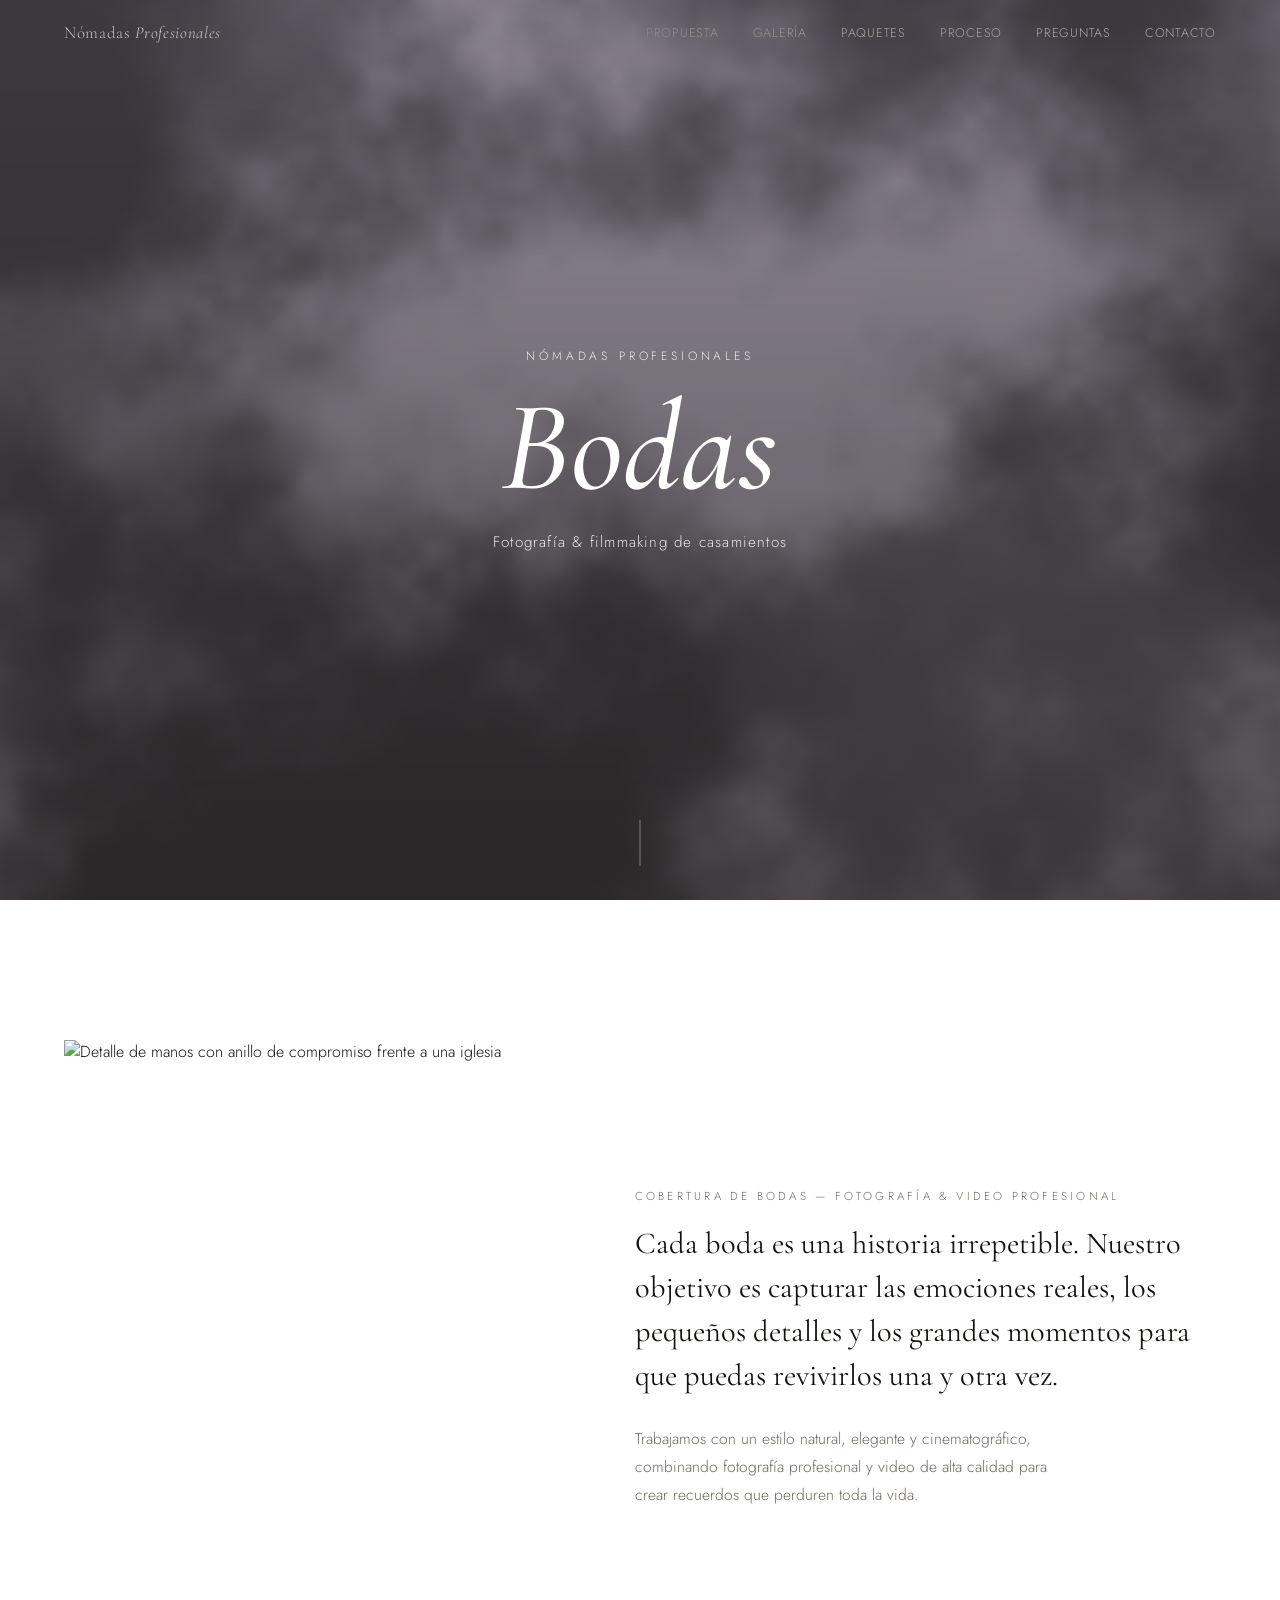
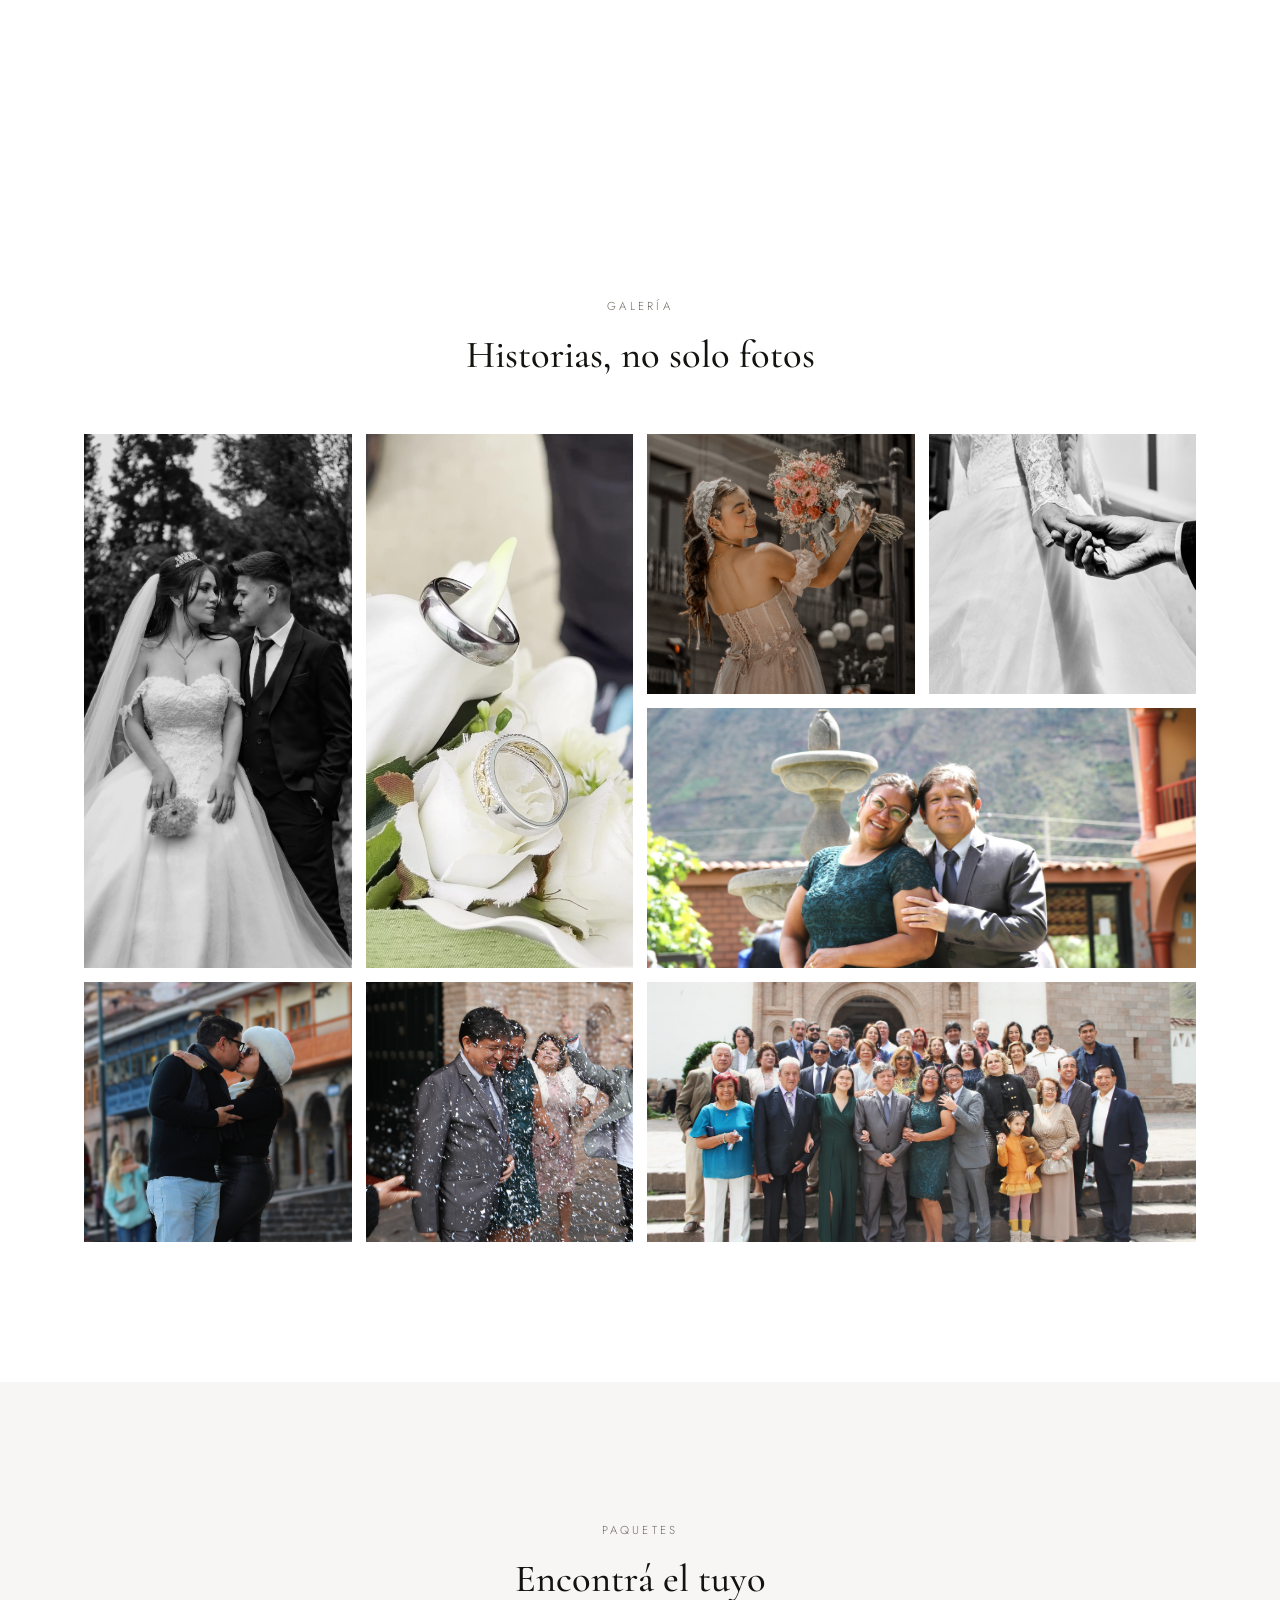
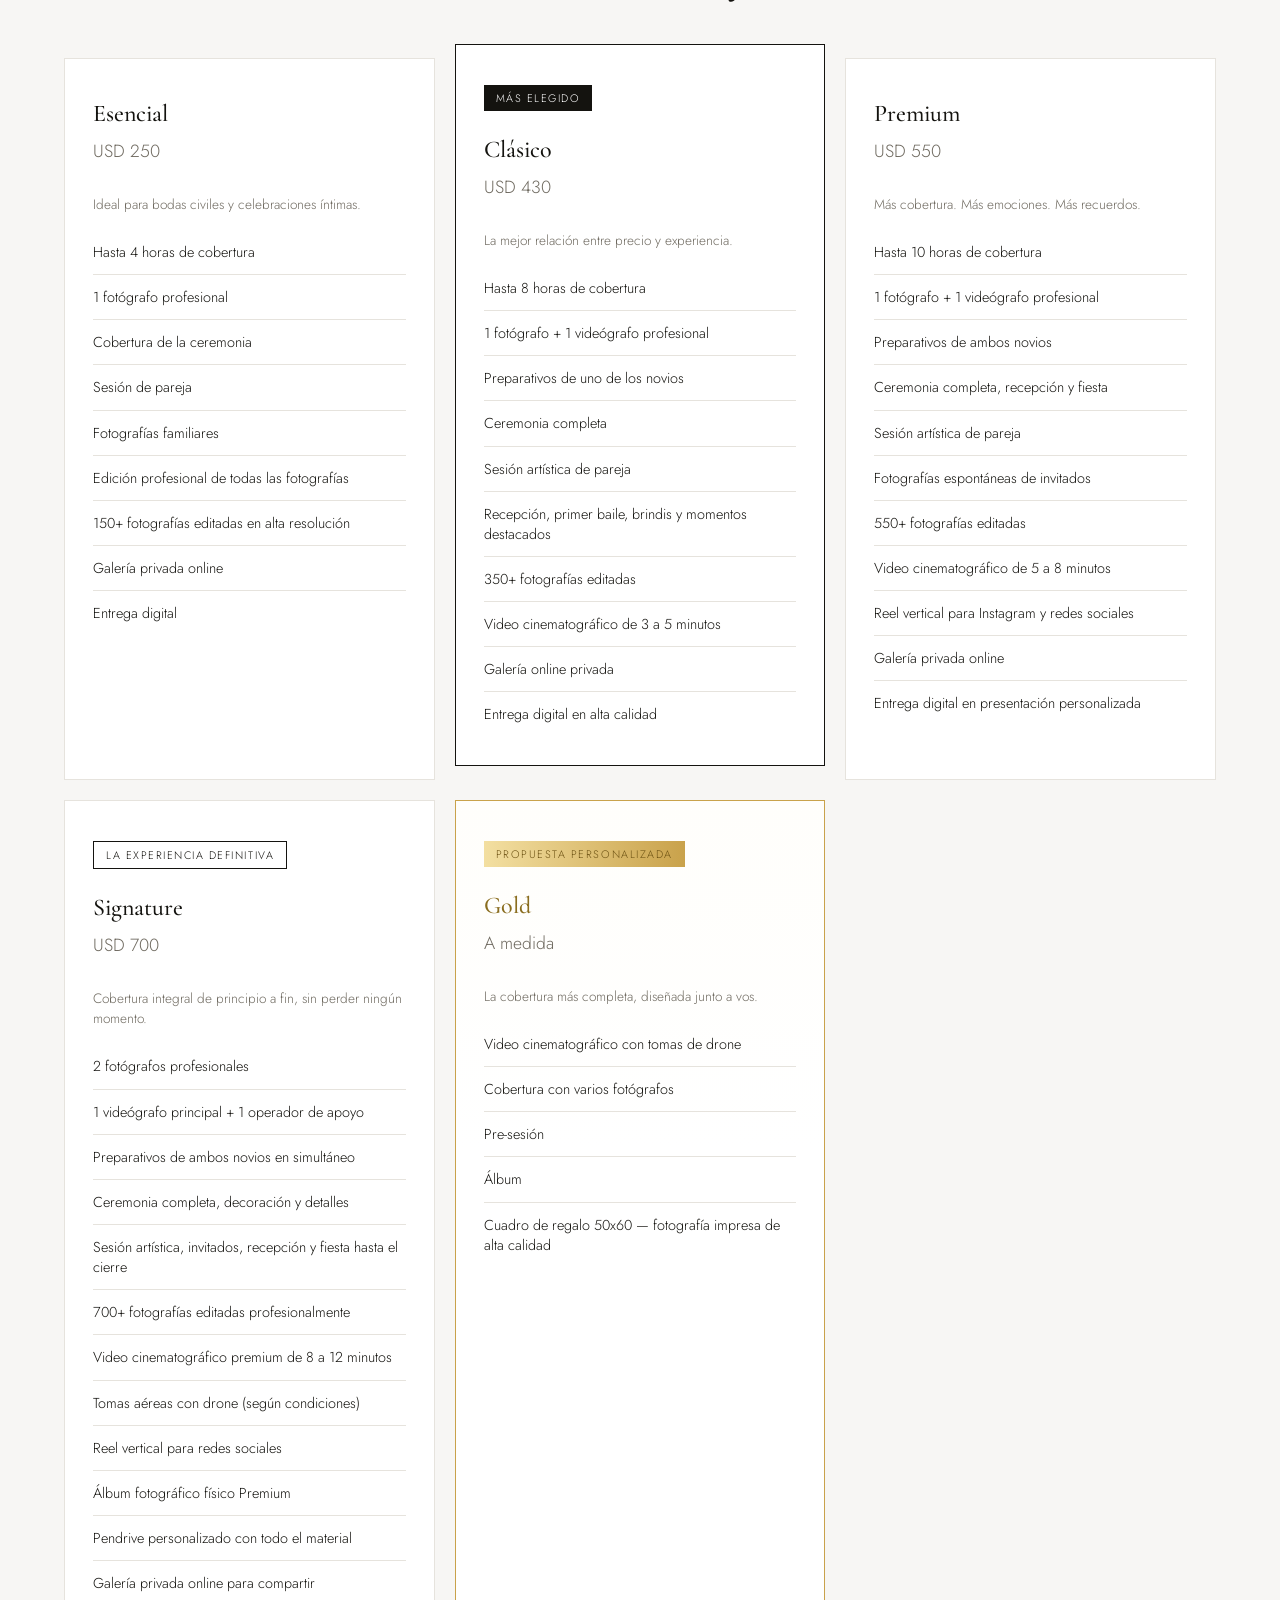
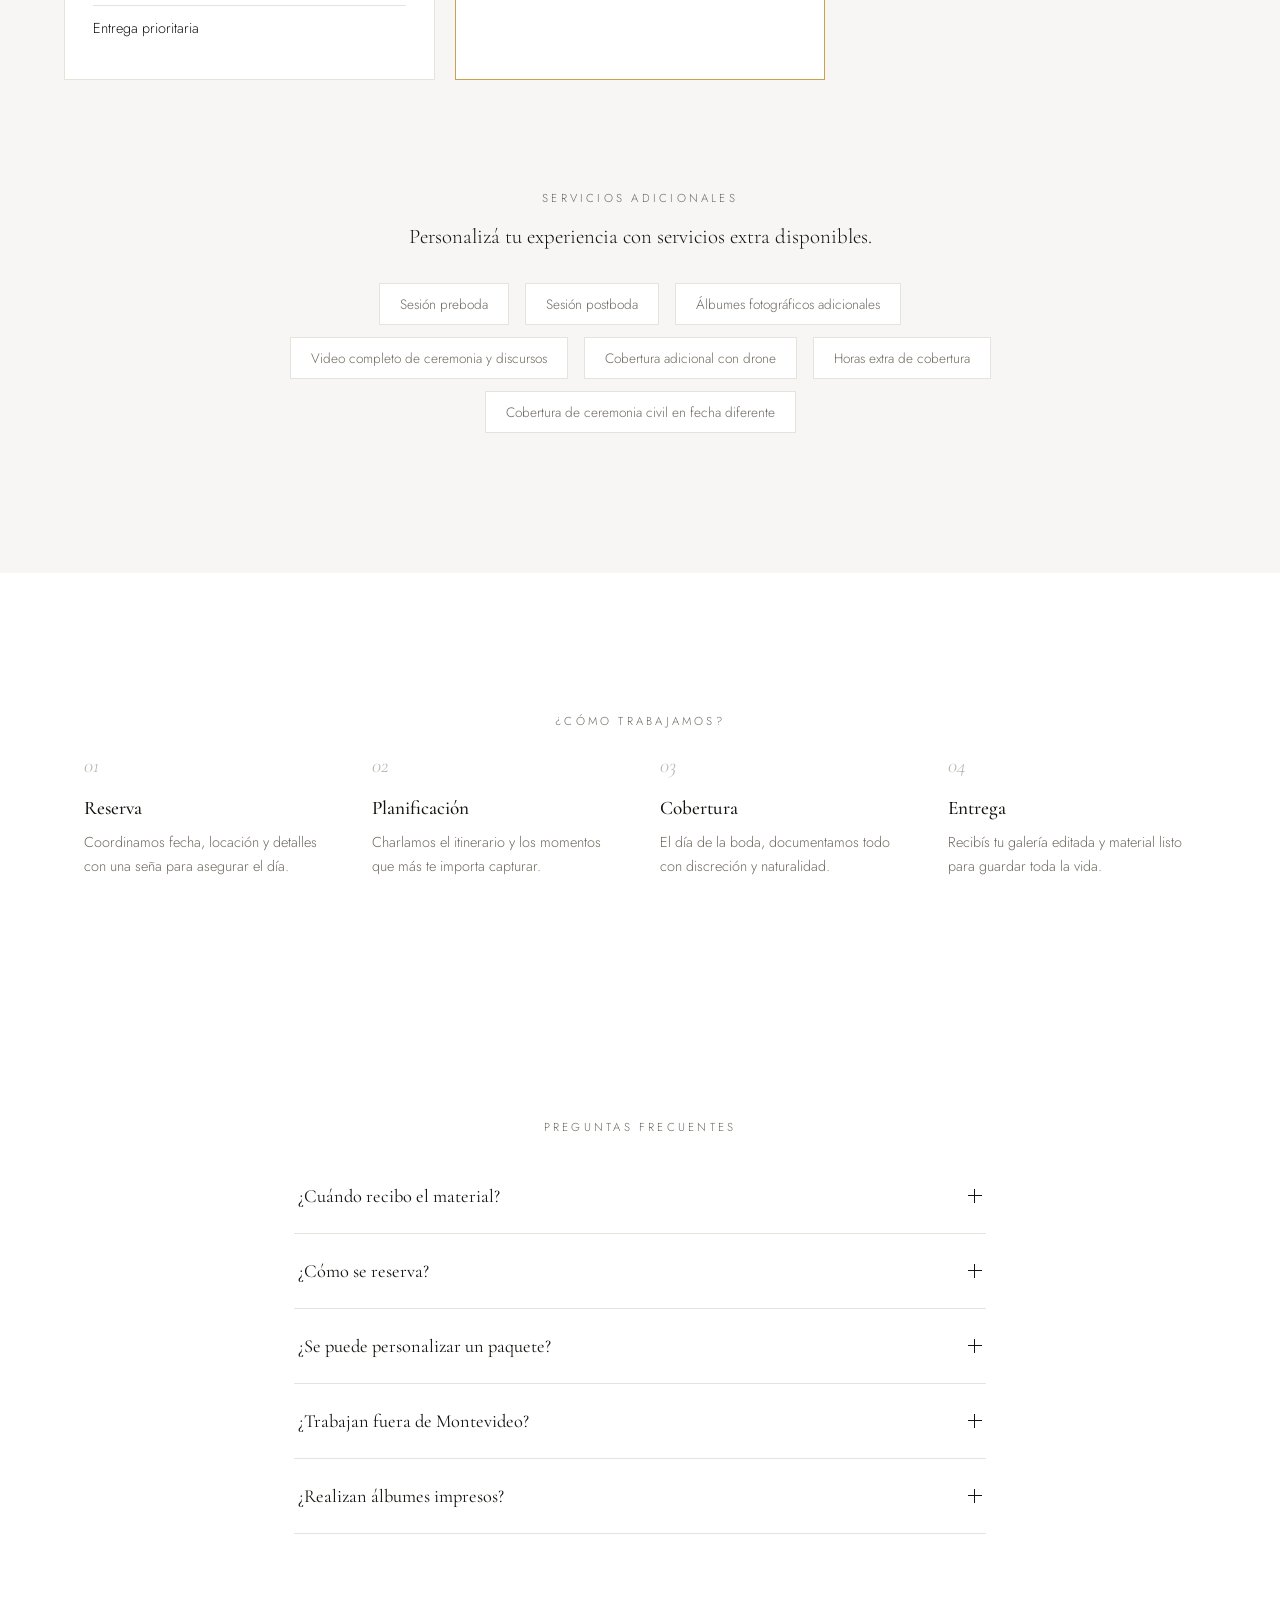
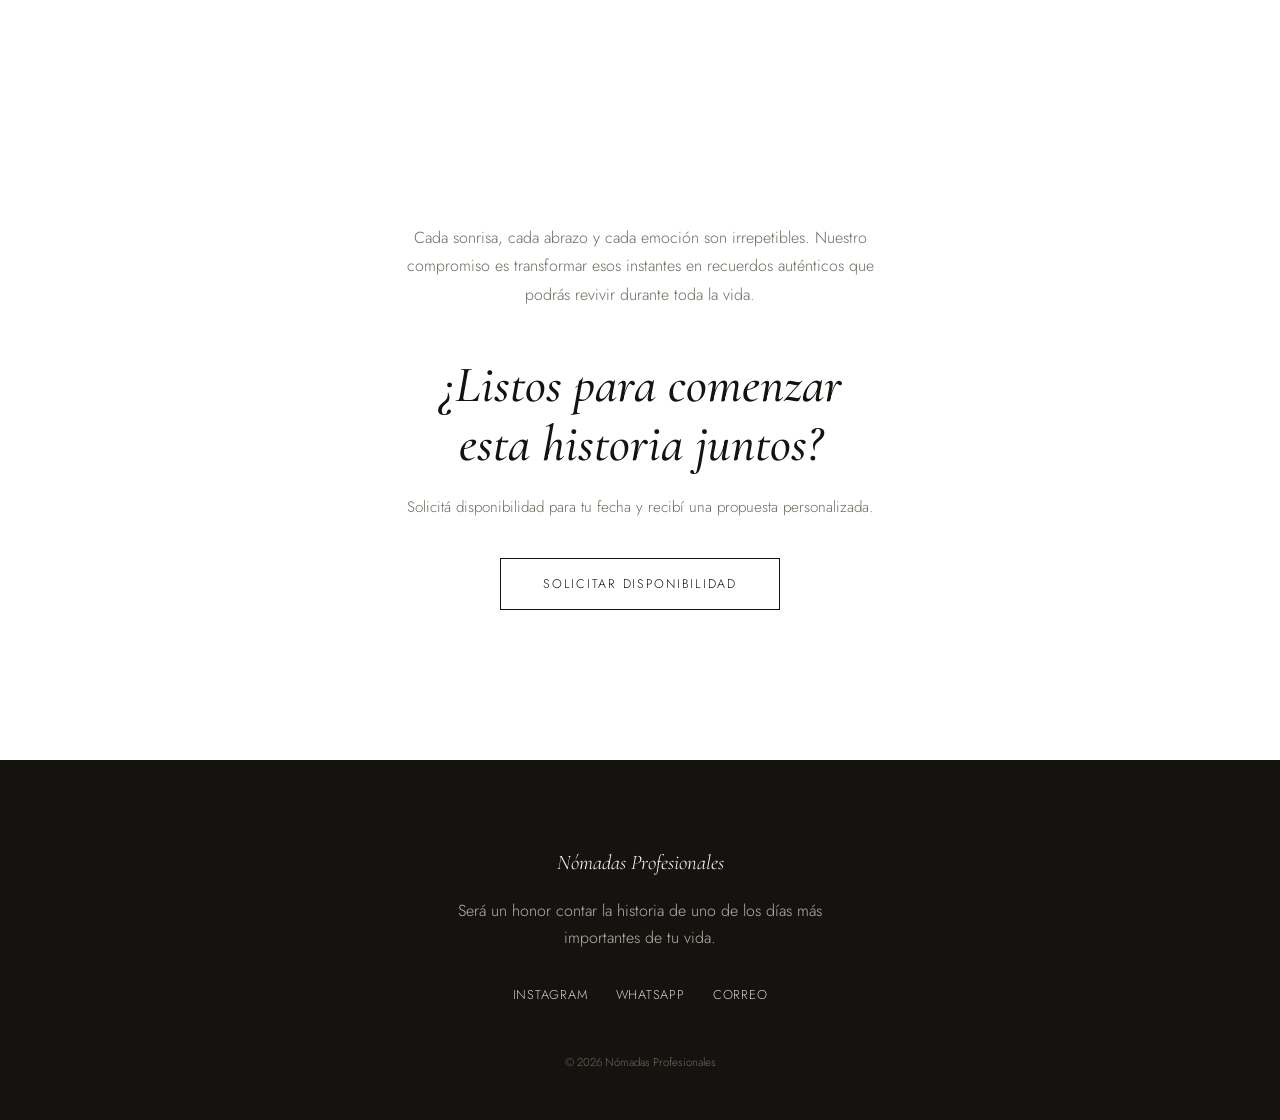
==== commit fbde5e52: "cambio de paquetes." ====
--- a/index.html
+++ b/index.html
@@ -158,7 +158,6 @@
         <li>Fotografías espontáneas de invitados</li>
         <li>550+ fotografías editadas</li>
         <li>Video cinematográfico de 5 a 8 minutos</li>
-        <li>Tomas con drone (según clima y autorización)</li>
         <li>Reel vertical para Instagram y redes sociales</li>
         <li>Galería privada online</li>
         <li>Entrega digital en presentación personalizada</li>
--- a/css/style.css
+++ b/css/style.css
@@ -246,7 +246,7 @@
   max-width: var(--maxw);
   margin: 0 auto;
   display: grid;
-  grid-template-columns: repeat(4, 1fr);
+  grid-template-columns: repeat(3, 1fr);
   gap: 20px;
 }
 .pkg{
@@ -308,6 +308,15 @@
   color: var(--gray-600);
   line-height: 1.5;
   margin: 0 0 22px;
+}
+.pkg--gold{
+  border-color: #c9a24b;
+  background: linear-gradient(180deg, #fffefb 0%, var(--white) 40%);
+}
+.pkg--gold .pkg__name{ color: #8a6d1f; }
+.pkg__tag--gold{
+  color: #6e5314;
+  background: linear-gradient(90deg, #f3dfa1, #c9a24b);
 }
 
 /* -------------------- SERVICIOS ADICIONALES -------------------- */
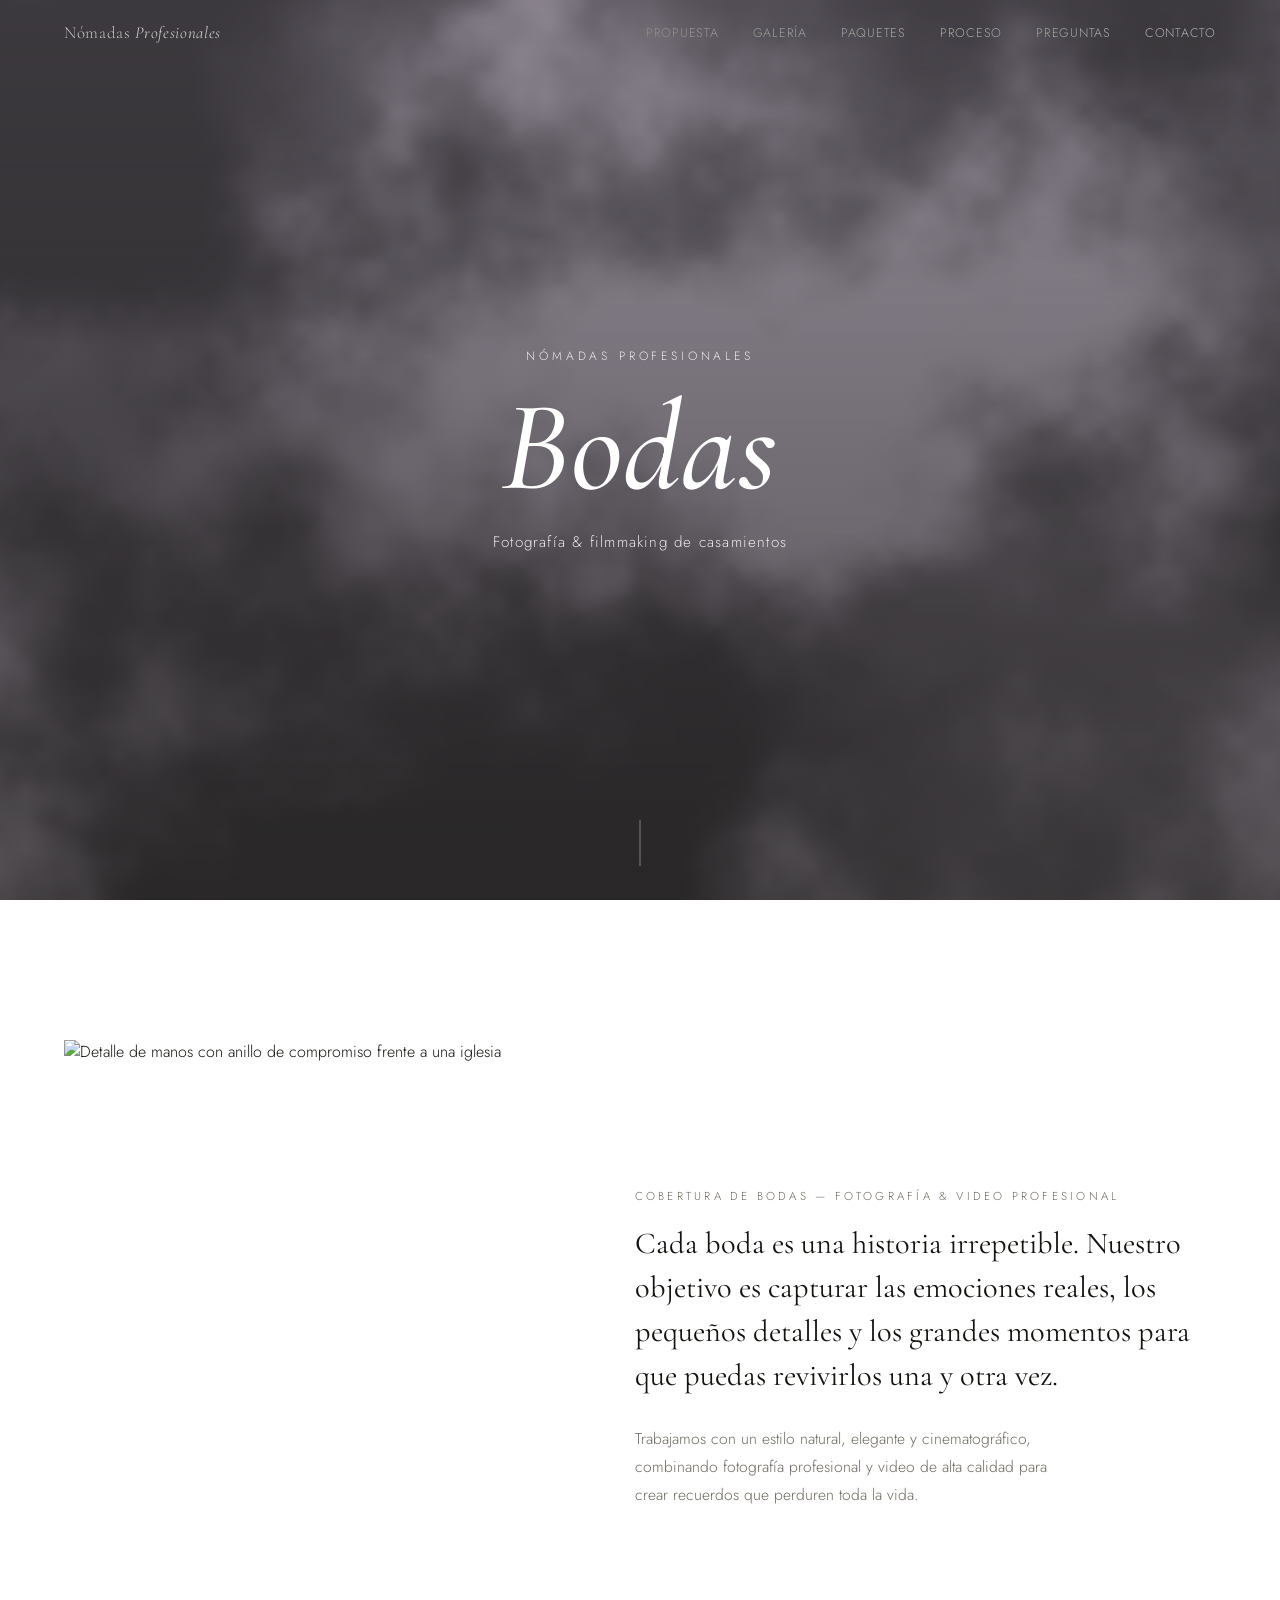
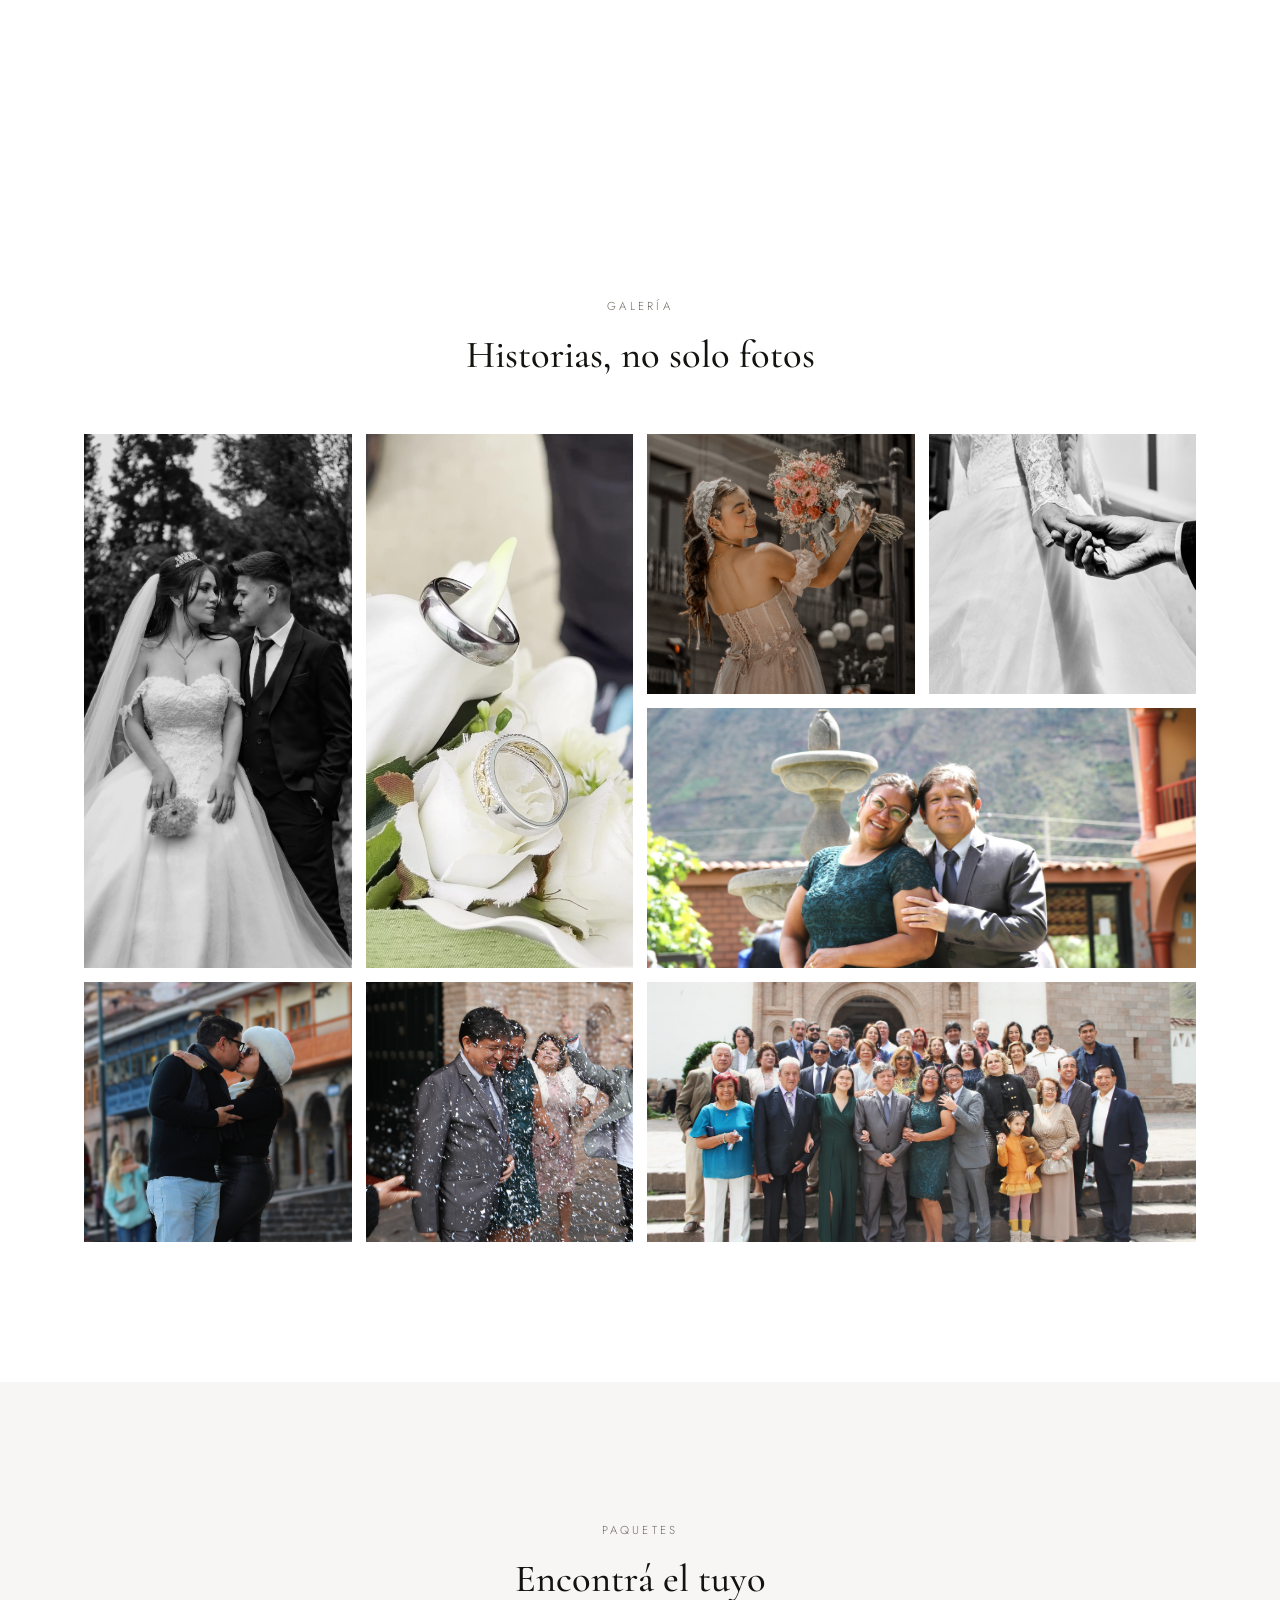
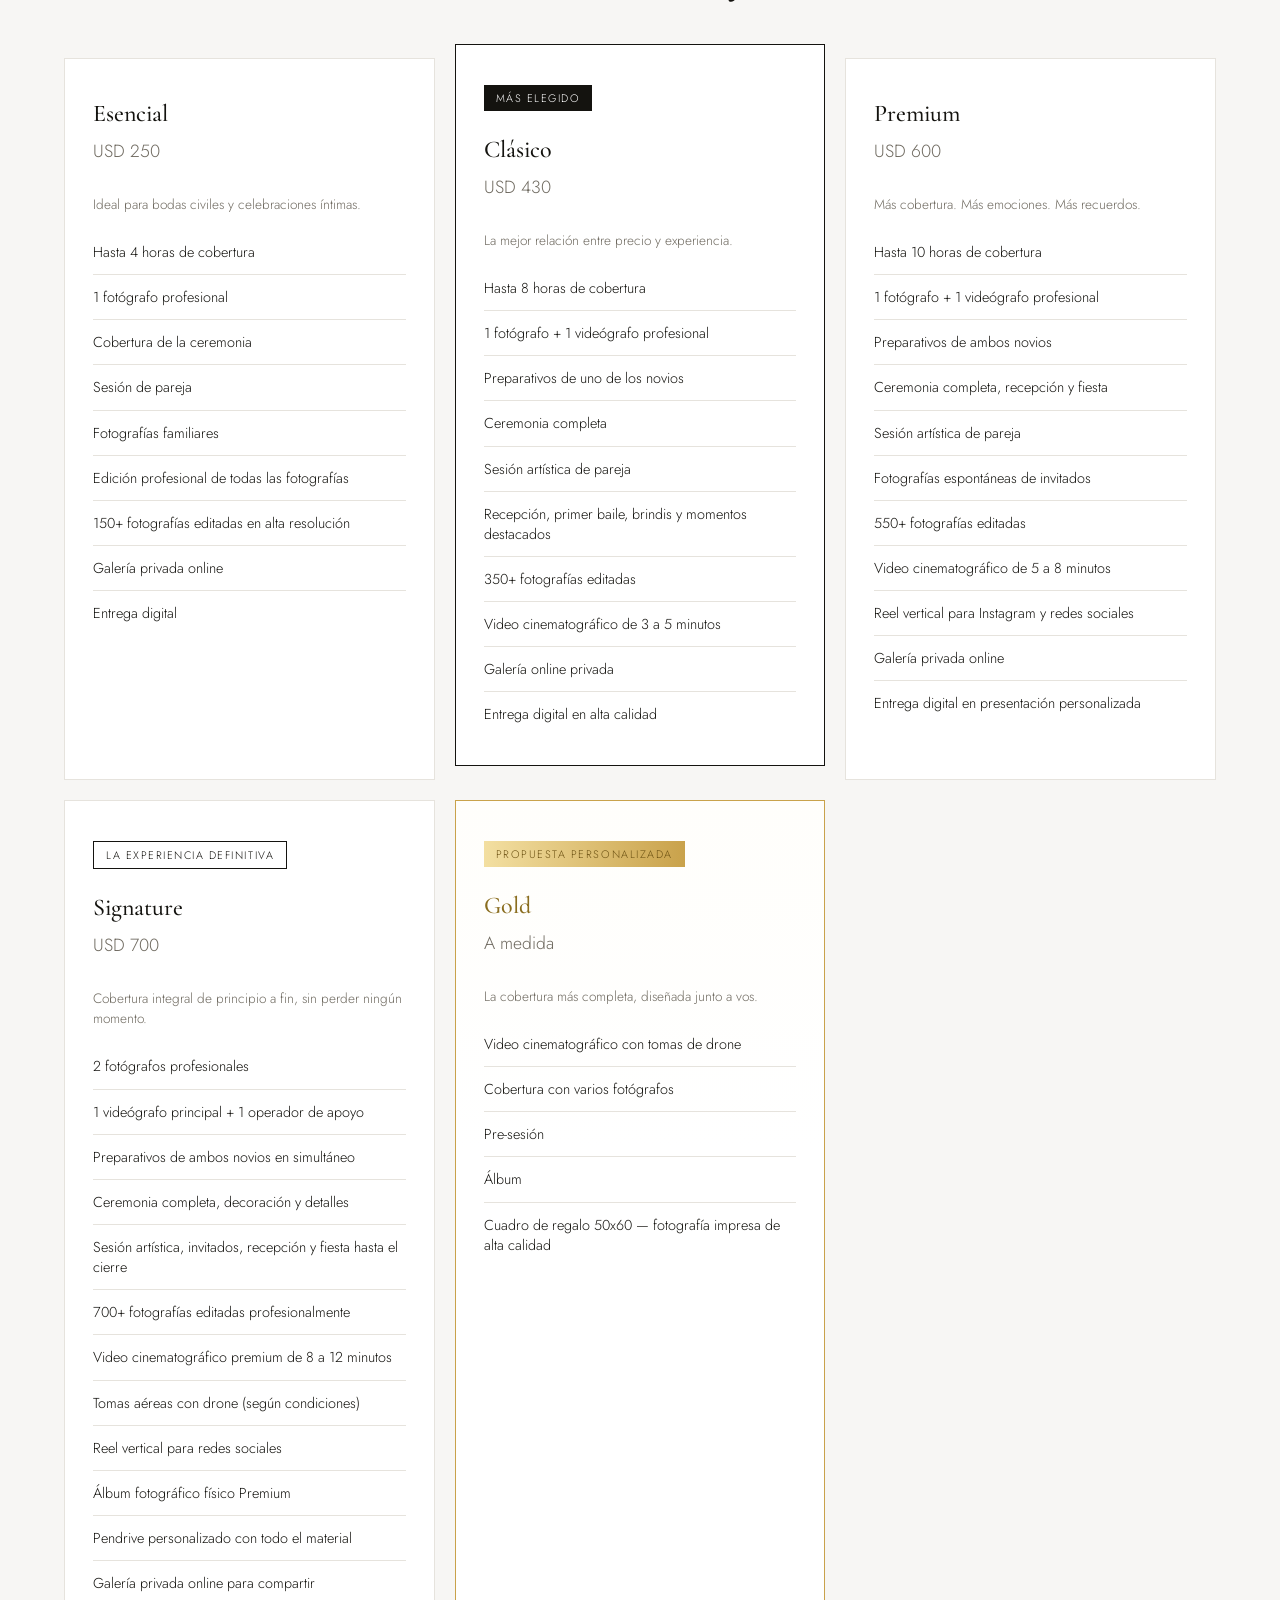
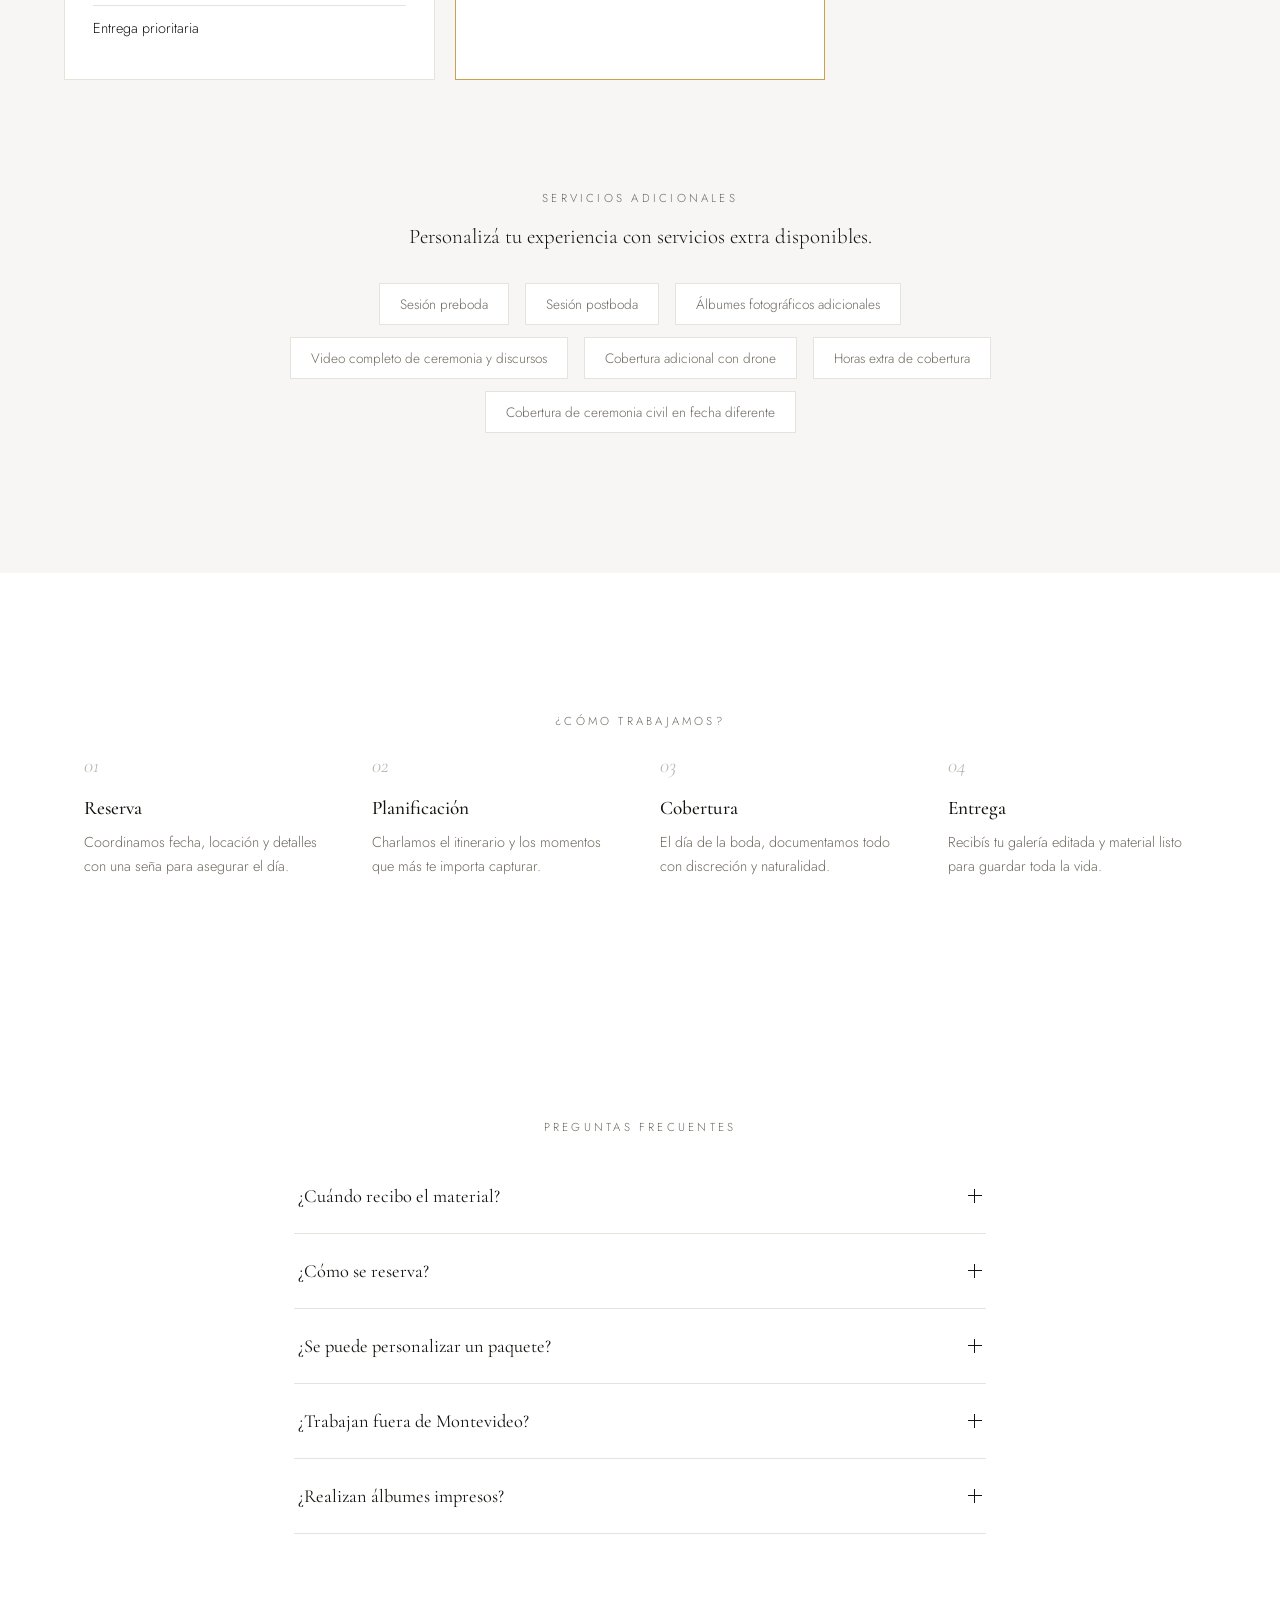
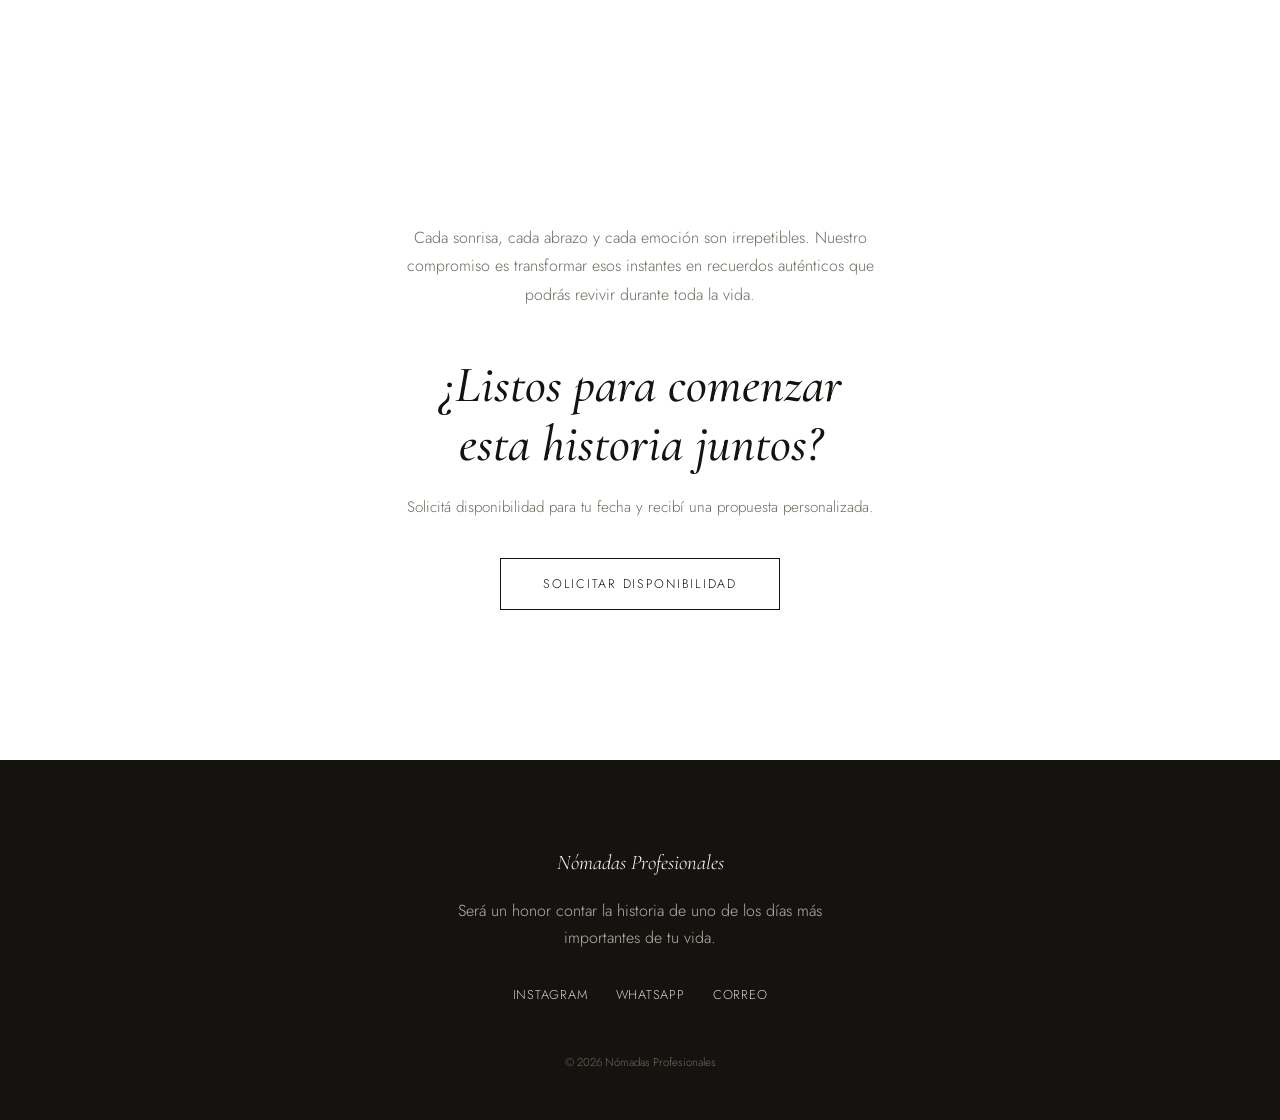
==== commit 6c772d34: "Update Premium package price to USD 600" ====
--- a/index.html
+++ b/index.html
@@ -147,7 +147,7 @@
 
     <article class="pkg">
       <h3 class="pkg__name">Premium</h3>
-      <p class="pkg__price">USD 550</p>
+      <p class="pkg__price">USD 600</p>
       <p class="pkg__desc">Más cobertura. Más emociones. Más recuerdos.</p>
       <ul class="pkg__list">
         <li>Hasta 10 horas de cobertura</li>
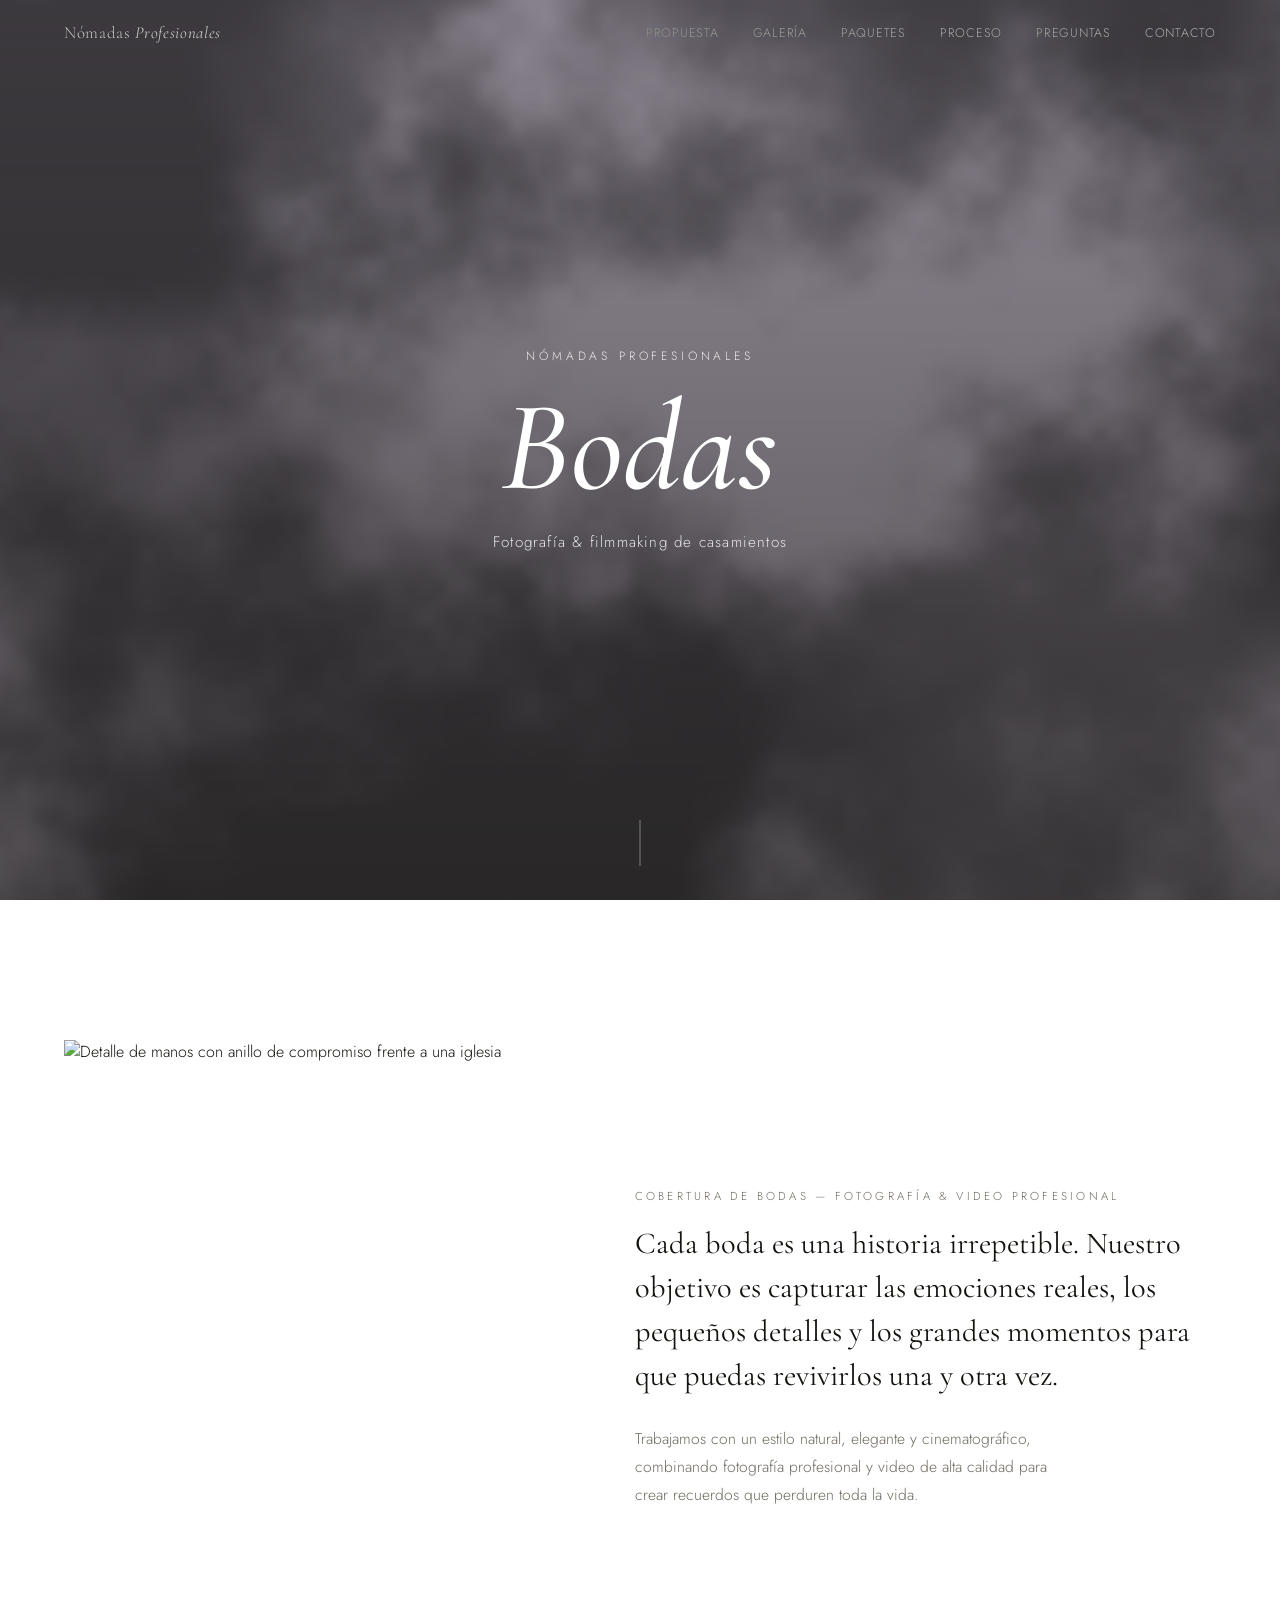
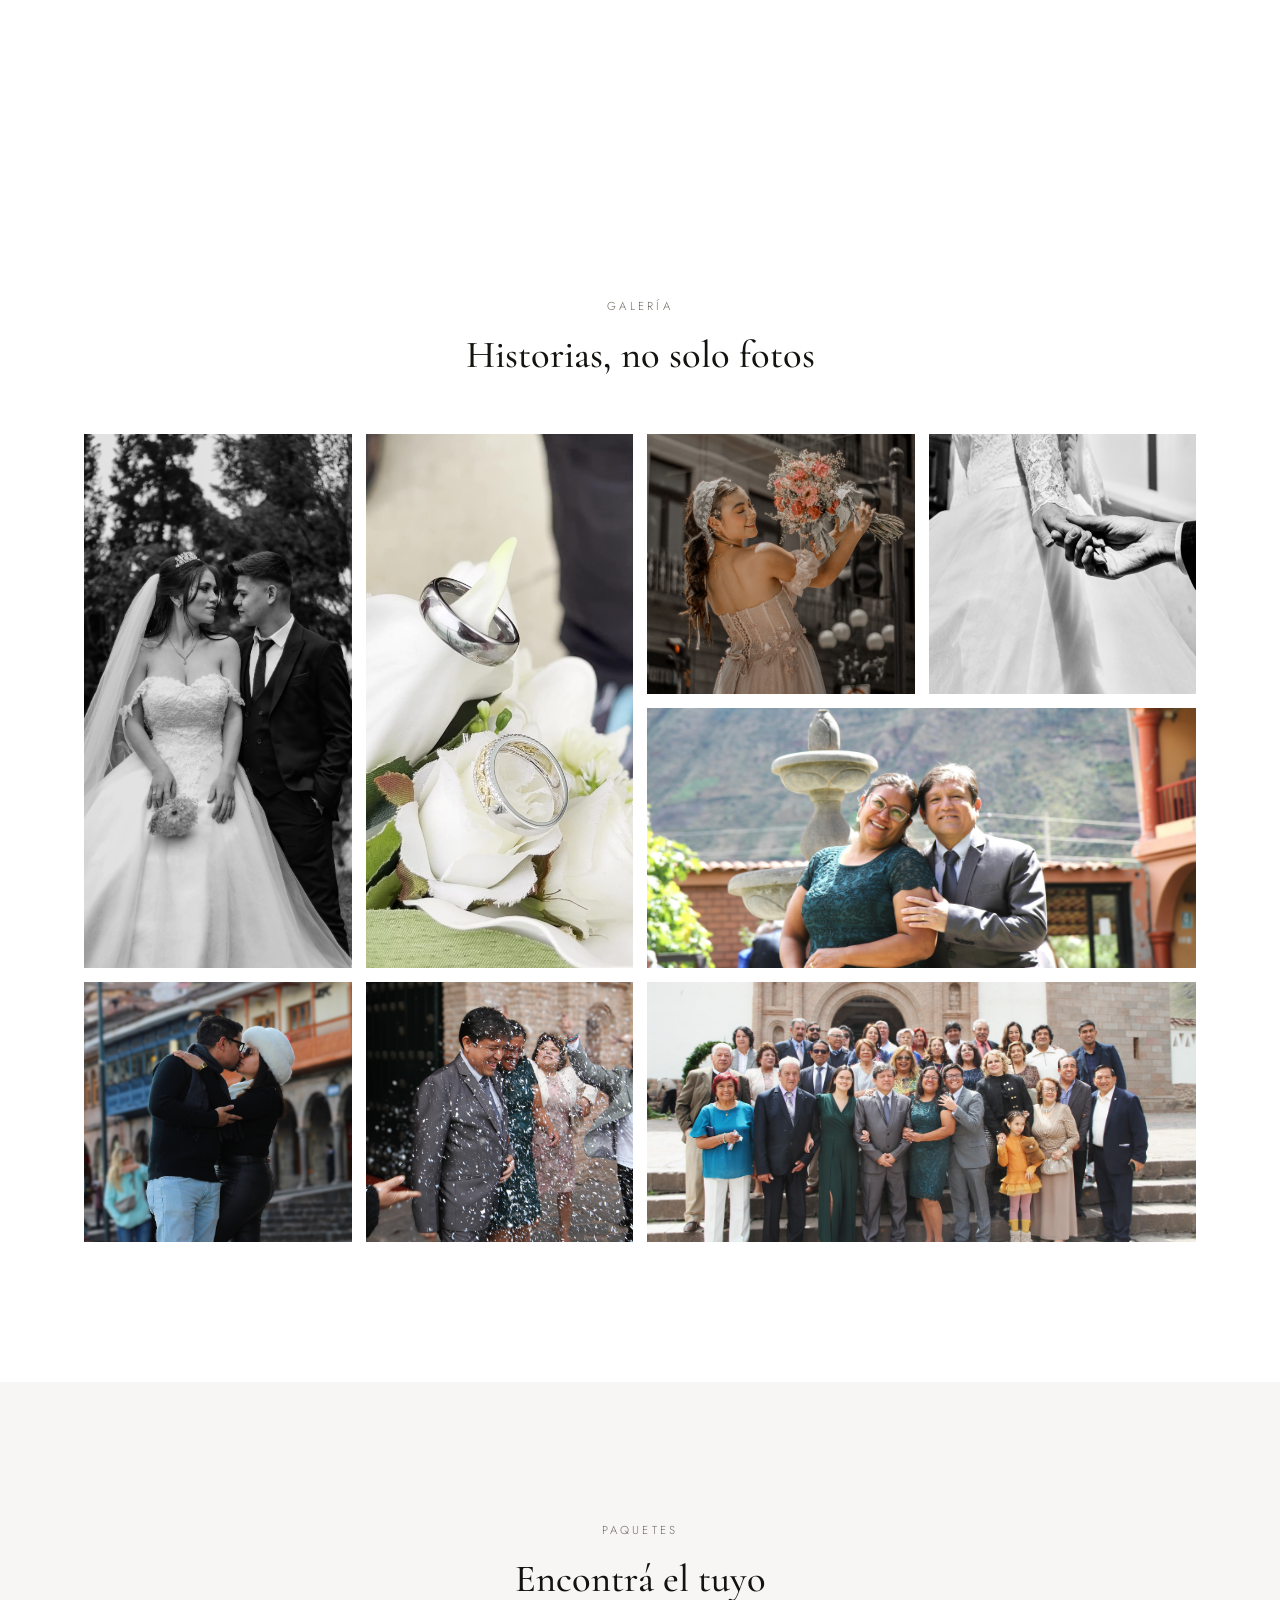
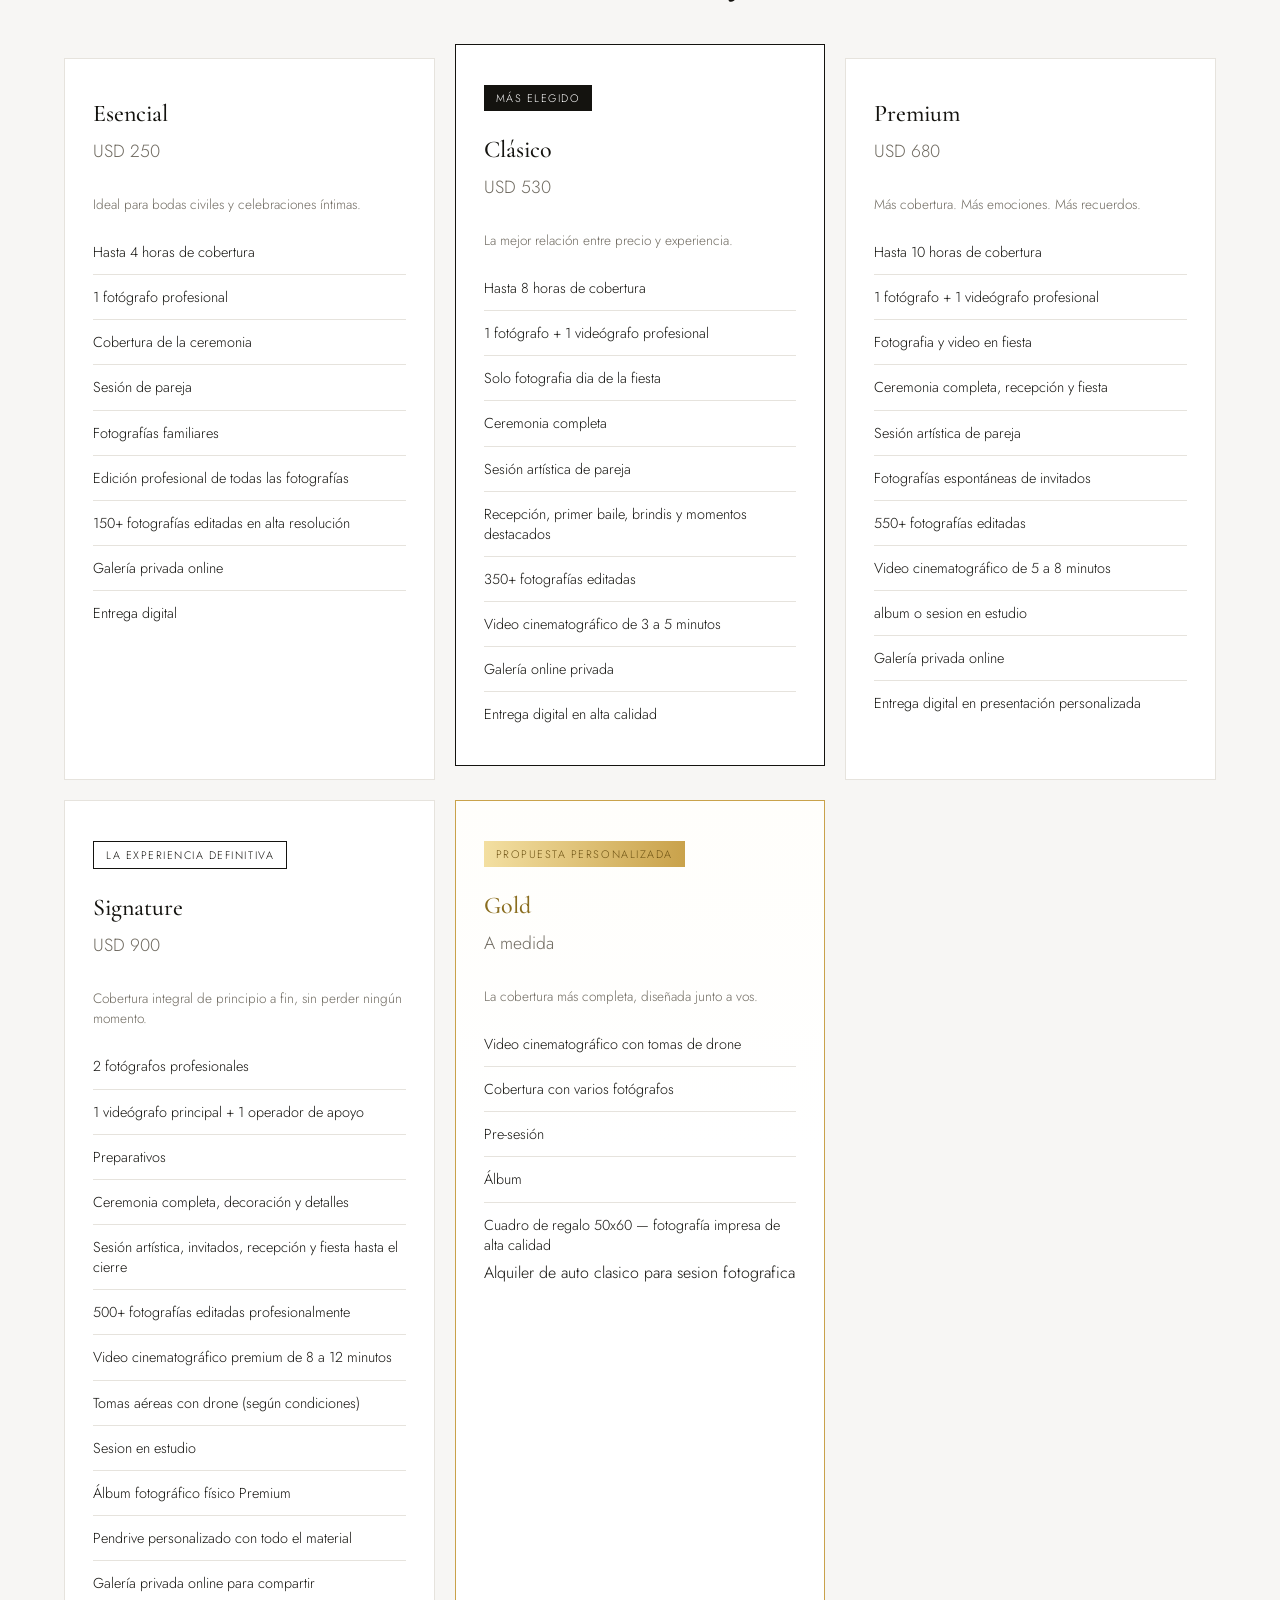
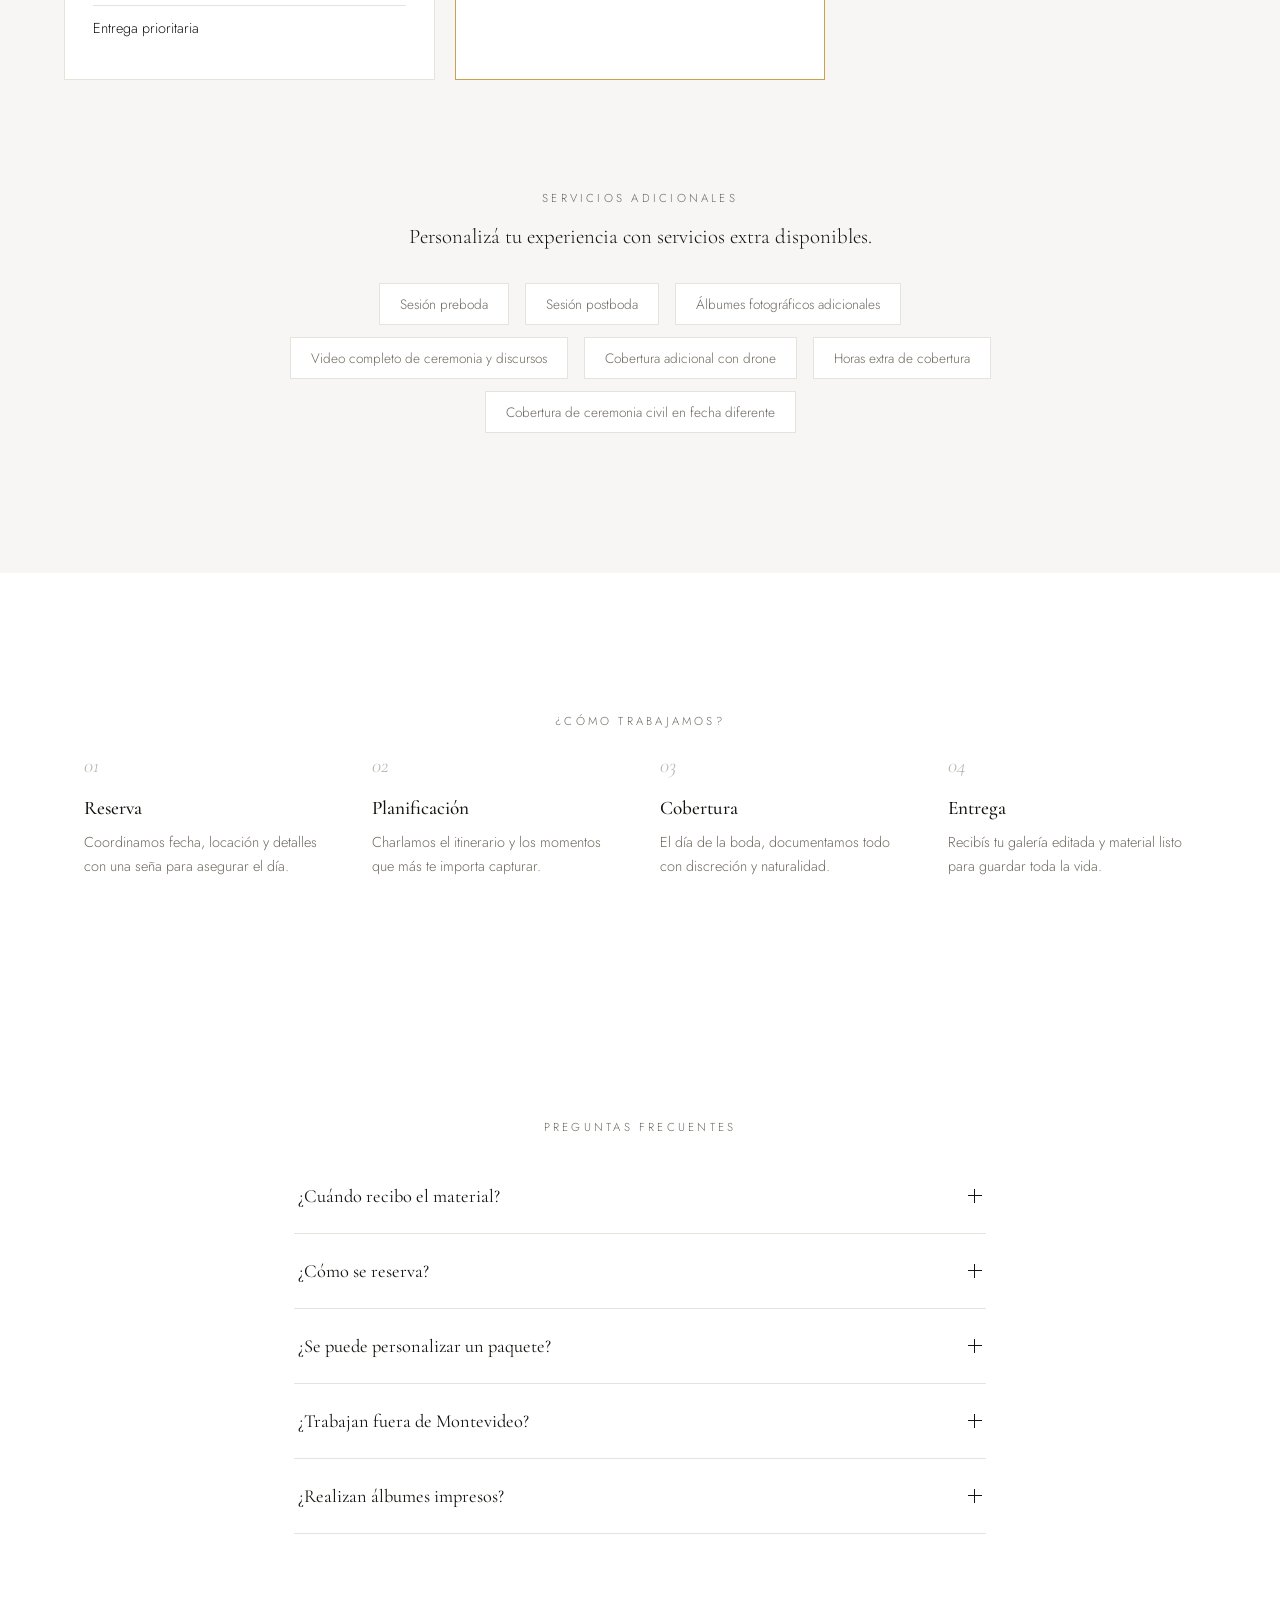
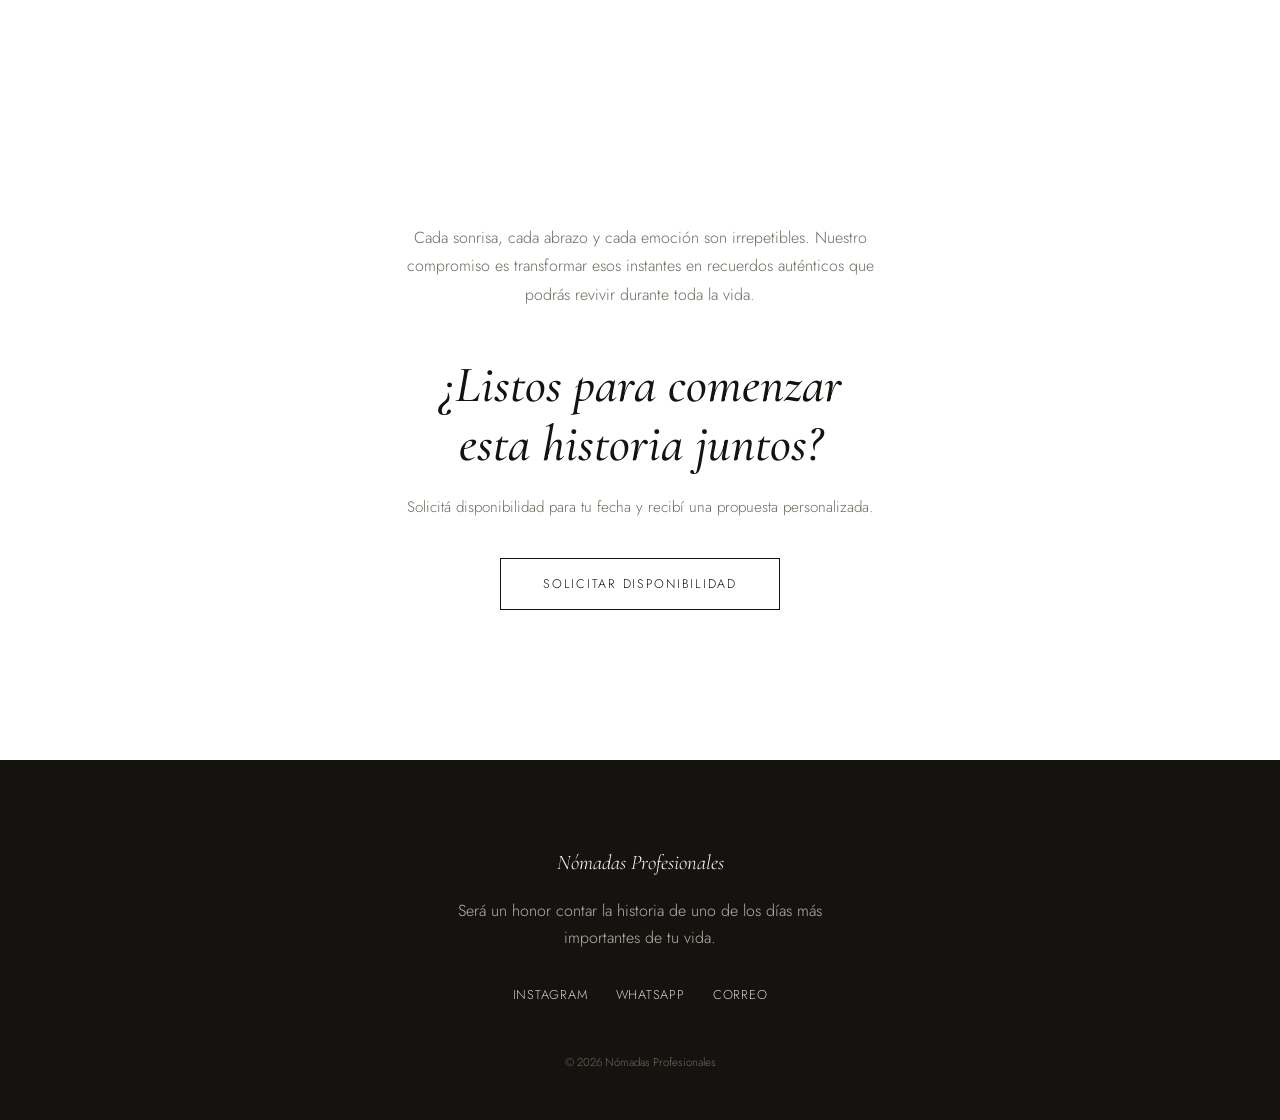
==== commit 31810ba0: "Update package prices and descriptions in index.html" ====
--- a/index.html
+++ b/index.html
@@ -129,12 +129,12 @@
     <article class="pkg pkg--featured">
       <p class="pkg__tag">Más elegido</p>
       <h3 class="pkg__name">Clásico</h3>
-      <p class="pkg__price">USD 430</p>
+      <p class="pkg__price">USD 530</p>
       <p class="pkg__desc">La mejor relación entre precio y experiencia.</p>
       <ul class="pkg__list">
         <li>Hasta 8 horas de cobertura</li>
         <li>1 fotógrafo + 1 videógrafo profesional</li>
-        <li>Preparativos de uno de los novios</li>
+        <li>Solo fotografia dia de la fiesta</li>
         <li>Ceremonia completa</li>
         <li>Sesión artística de pareja</li>
         <li>Recepción, primer baile, brindis y momentos destacados</li>
@@ -147,18 +147,18 @@
 
     <article class="pkg">
       <h3 class="pkg__name">Premium</h3>
-      <p class="pkg__price">USD 600</p>
+      <p class="pkg__price">USD 680</p>
       <p class="pkg__desc">Más cobertura. Más emociones. Más recuerdos.</p>
       <ul class="pkg__list">
         <li>Hasta 10 horas de cobertura</li>
         <li>1 fotógrafo + 1 videógrafo profesional</li>
-        <li>Preparativos de ambos novios</li>
+        <li>Fotografia y video en fiesta</li>
         <li>Ceremonia completa, recepción y fiesta</li>
         <li>Sesión artística de pareja</li>
         <li>Fotografías espontáneas de invitados</li>
         <li>550+ fotografías editadas</li>
         <li>Video cinematográfico de 5 a 8 minutos</li>
-        <li>Reel vertical para Instagram y redes sociales</li>
+        <li>album o sesion en estudio</li>
         <li>Galería privada online</li>
         <li>Entrega digital en presentación personalizada</li>
       </ul>
@@ -167,18 +167,18 @@
     <article class="pkg">
       <p class="pkg__tag pkg__tag--outline">La experiencia definitiva</p>
       <h3 class="pkg__name">Signature</h3>
-      <p class="pkg__price">USD 700</p>
+      <p class="pkg__price">USD 900</p>
       <p class="pkg__desc">Cobertura integral de principio a fin, sin perder ningún momento.</p>
       <ul class="pkg__list">
         <li>2 fotógrafos profesionales</li>
         <li>1 videógrafo principal + 1 operador de apoyo</li>
-        <li>Preparativos de ambos novios en simultáneo</li>
+        <li>Preparativos</li>
         <li>Ceremonia completa, decoración y detalles</li>
         <li>Sesión artística, invitados, recepción y fiesta hasta el cierre</li>
-        <li>700+ fotografías editadas profesionalmente</li>
+        <li>500+ fotografías editadas profesionalmente</li>
         <li>Video cinematográfico premium de 8 a 12 minutos</li>
         <li>Tomas aéreas con drone (según condiciones)</li>
-        <li>Reel vertical para redes sociales</li>
+        <li>Sesion en estudio</li>
         <li>Álbum fotográfico físico Premium</li>
         <li>Pendrive personalizado con todo el material</li>
         <li>Galería privada online para compartir</li>
@@ -197,7 +197,7 @@
         <li>Pre-sesión</li>
         <li>Álbum</li>
         <li>Cuadro de regalo 50x60 — fotografía impresa de alta calidad</li>
-      </ul>
+      </ul> Alquiler de auto clasico para sesion fotografica
     </article>
 
   </div>
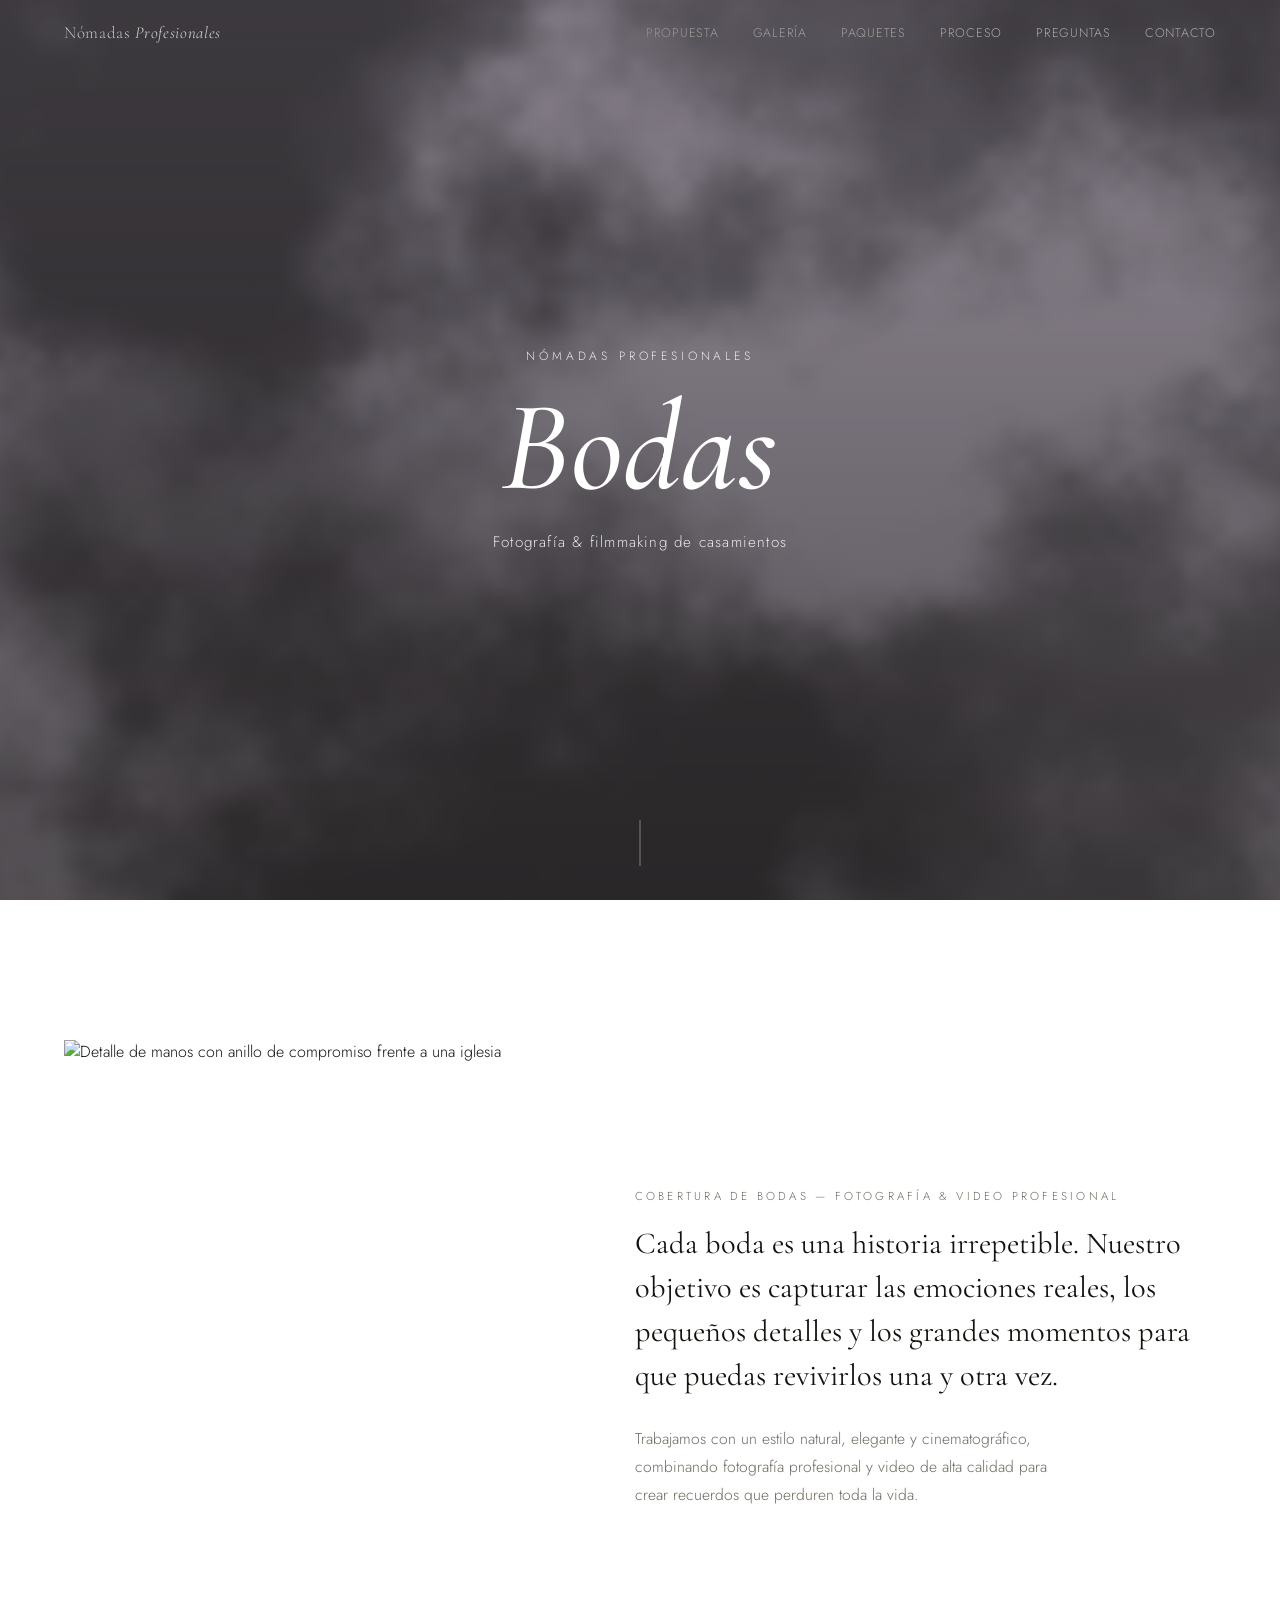
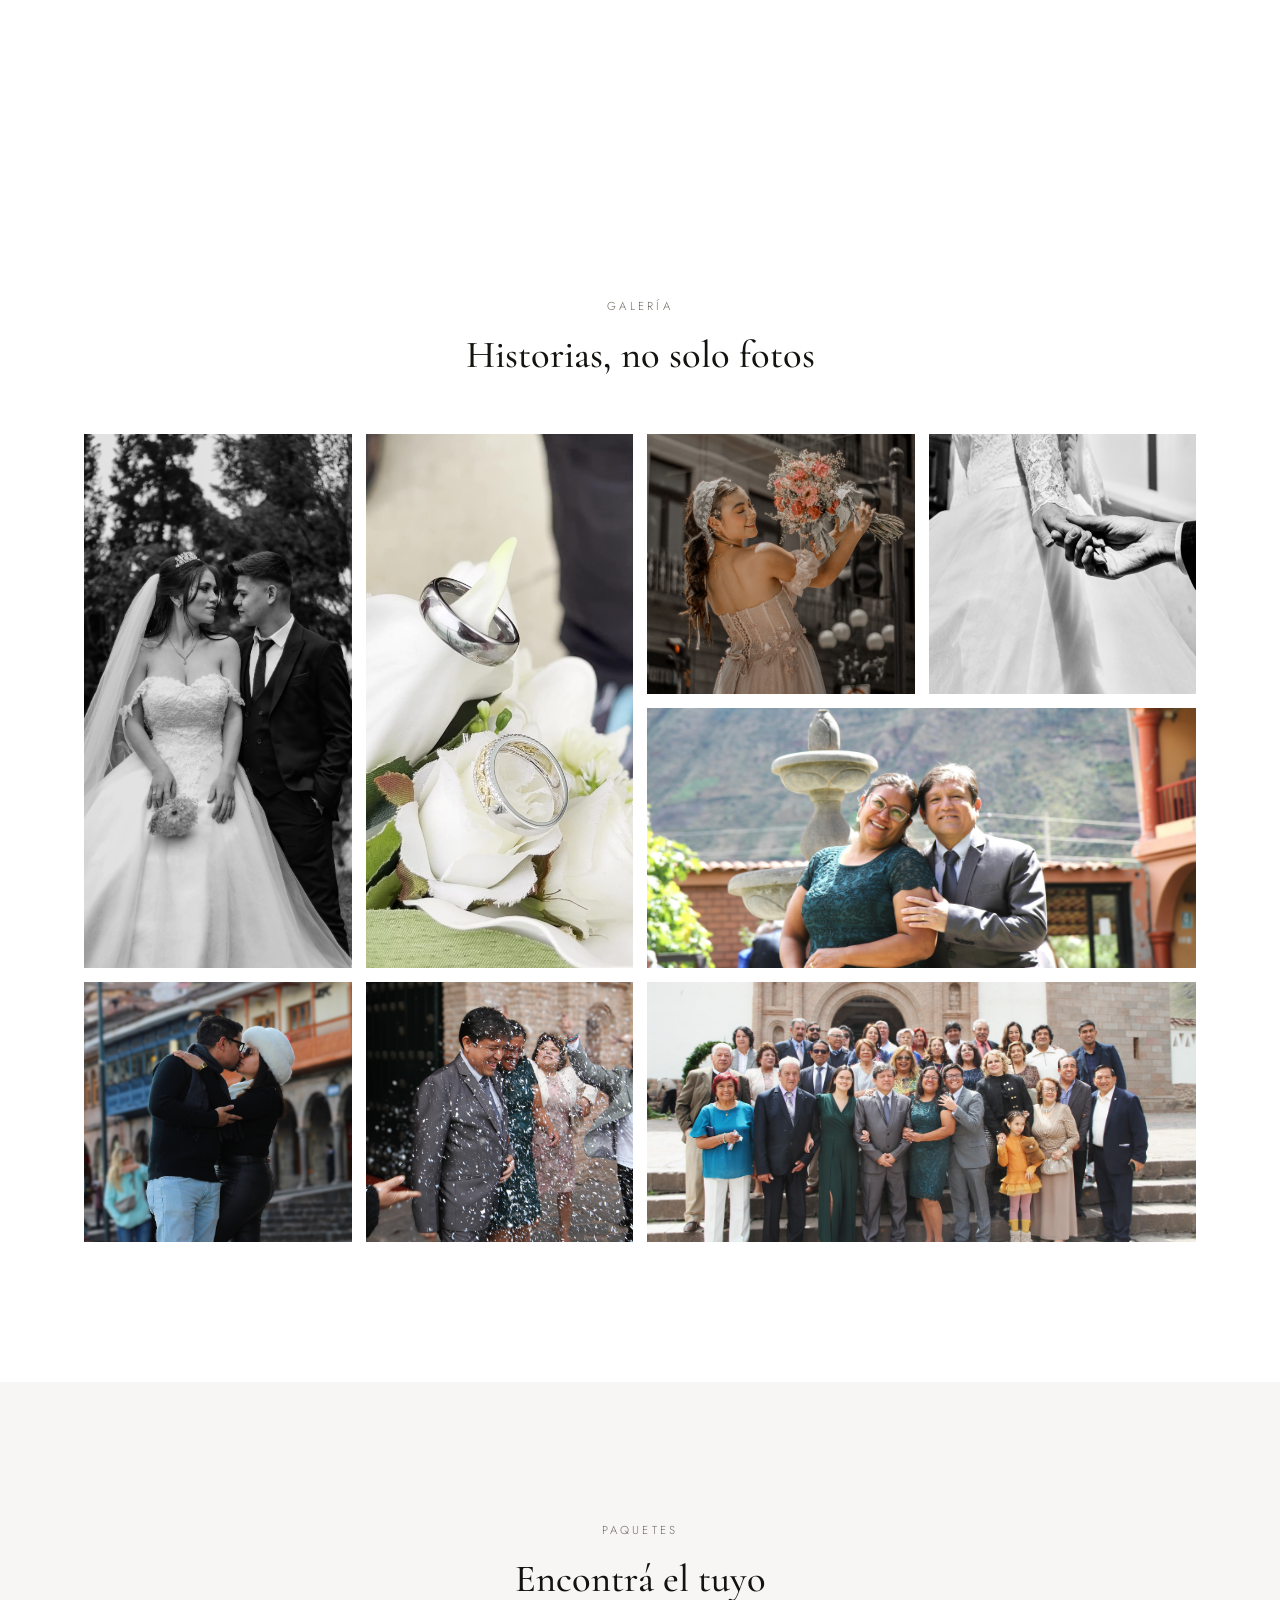
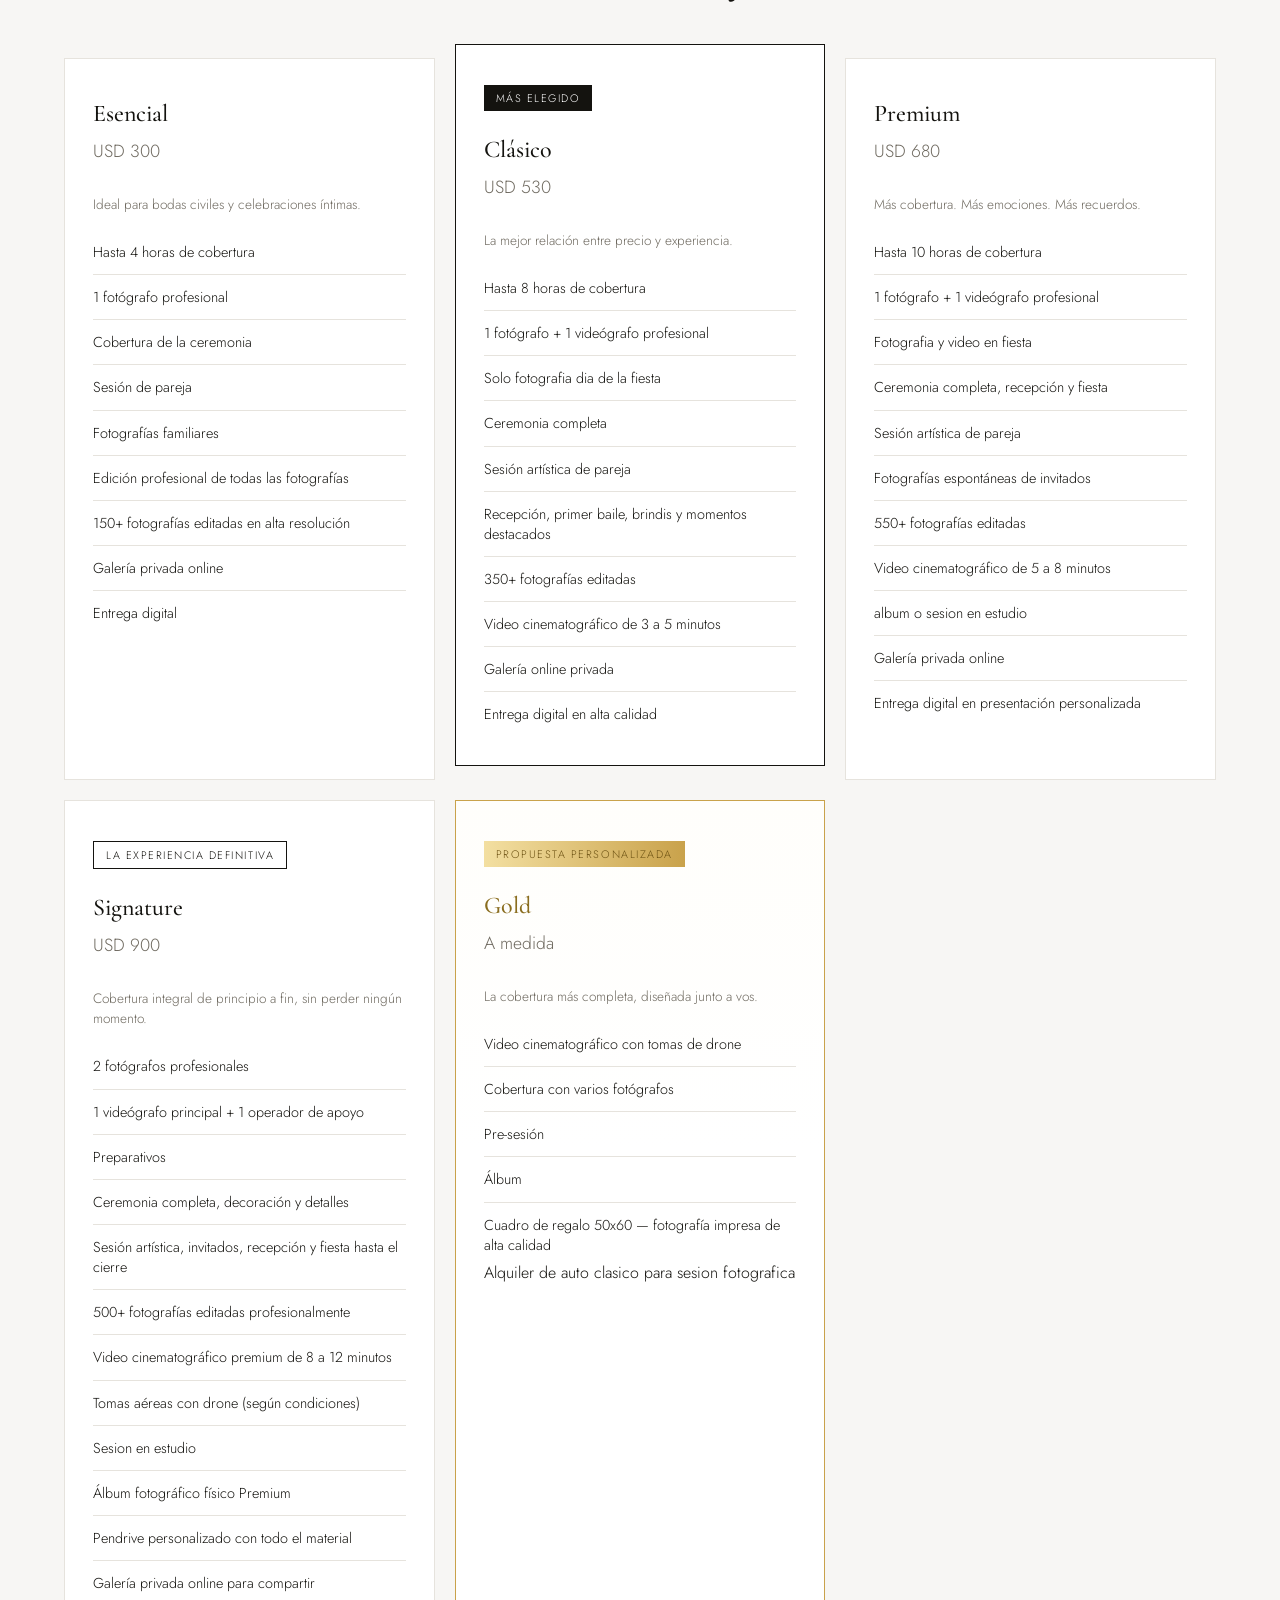
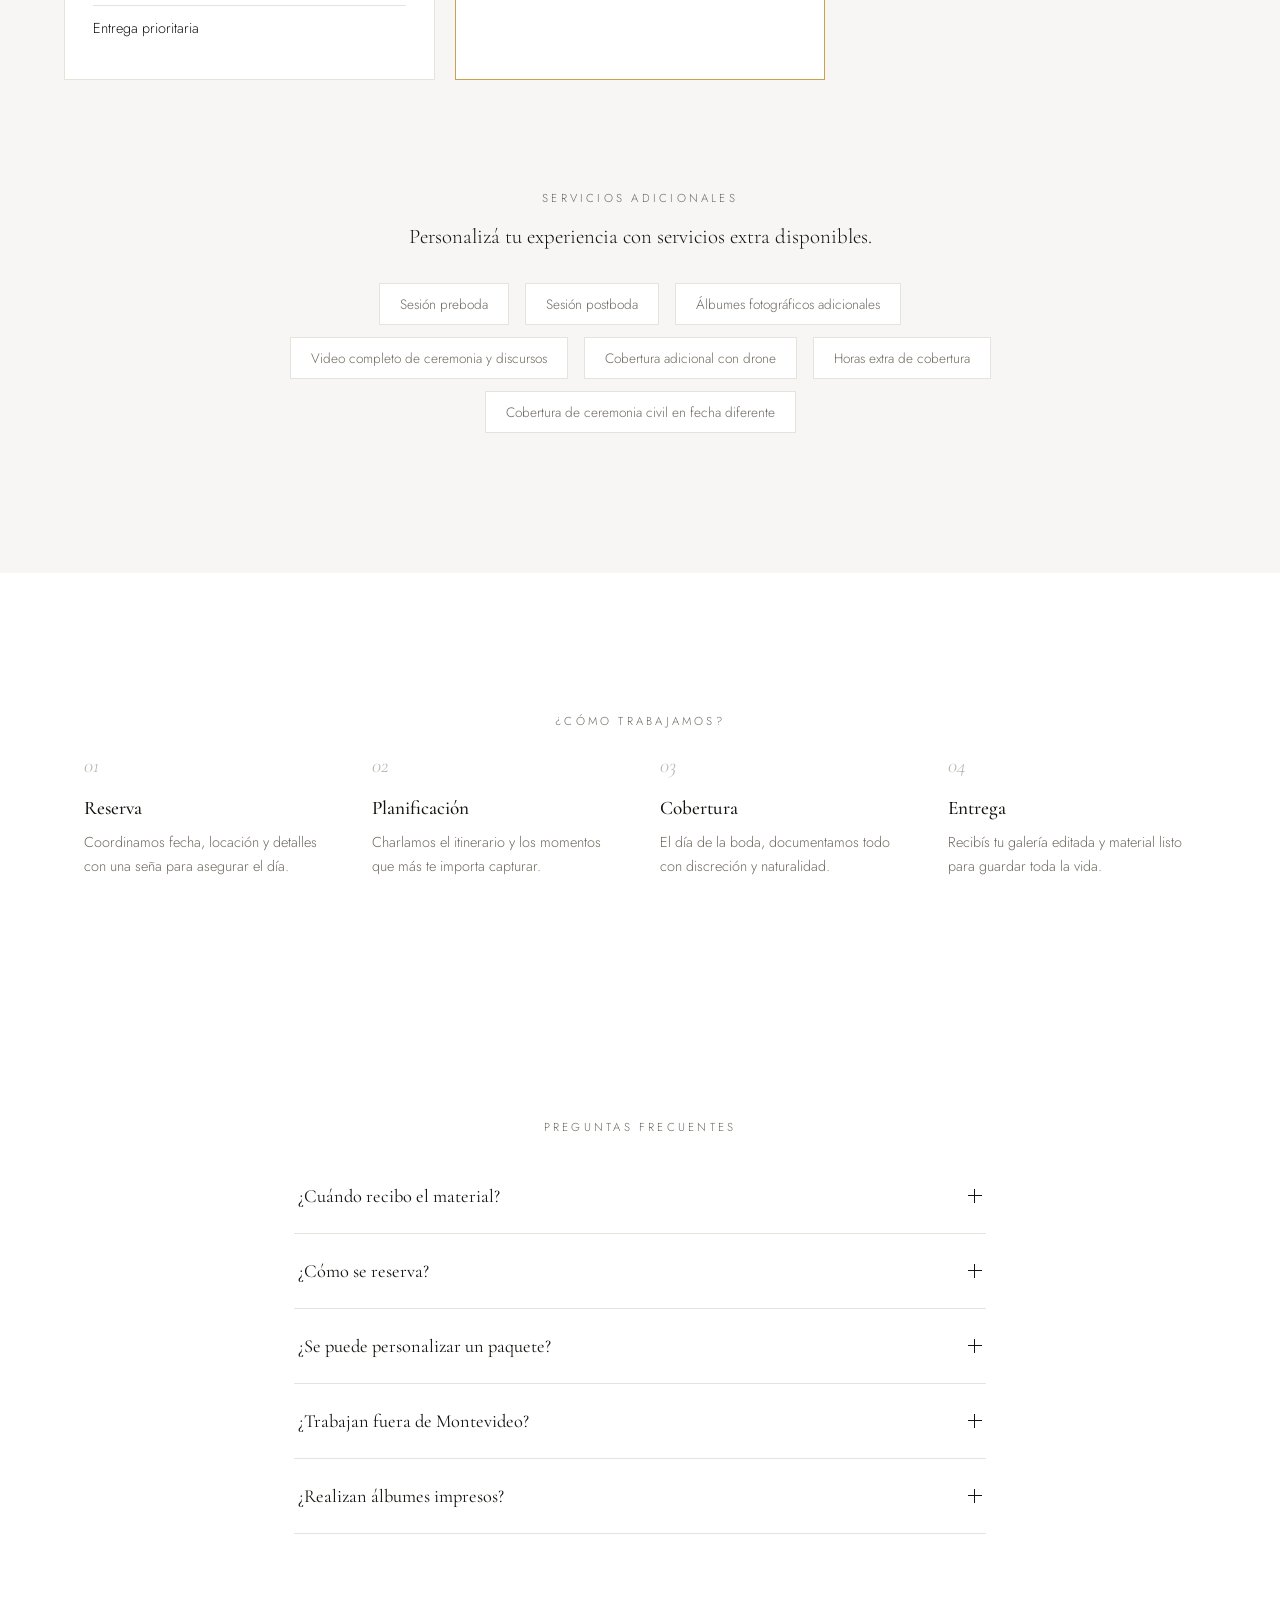
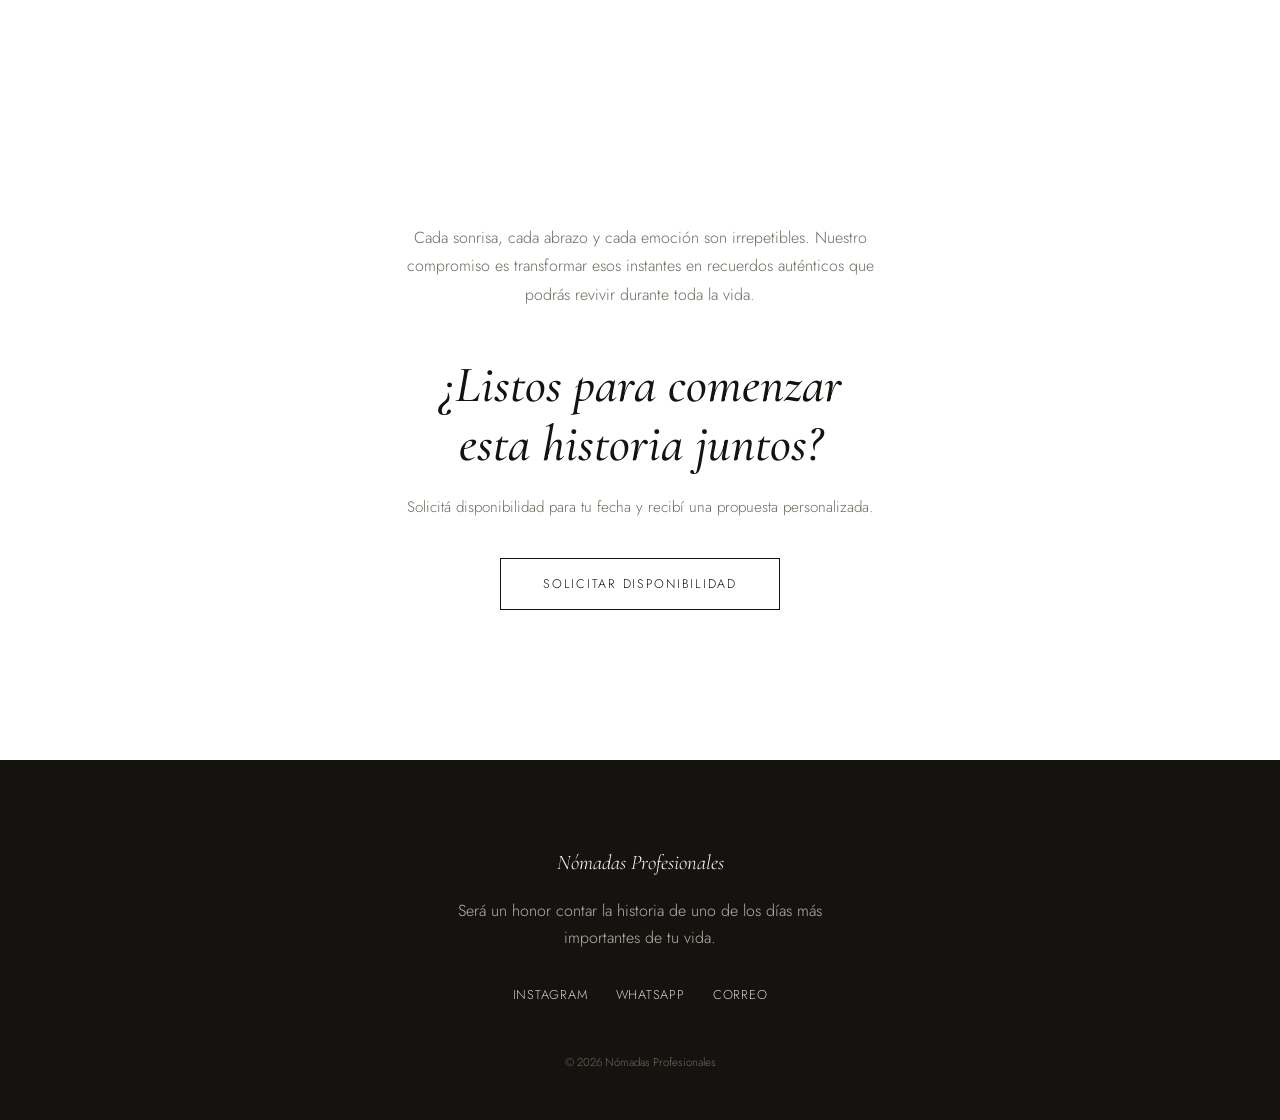
==== commit 78fde55d: "Update price for Esencial package to USD 300" ====
--- a/index.html
+++ b/index.html
@@ -111,7 +111,7 @@
 
     <article class="pkg">
       <h3 class="pkg__name">Esencial</h3>
-      <p class="pkg__price">USD 250</p>
+      <p class="pkg__price">USD 300</p>
       <p class="pkg__desc">Ideal para bodas civiles y celebraciones íntimas.</p>
       <ul class="pkg__list">
         <li>Hasta 4 horas de cobertura</li>
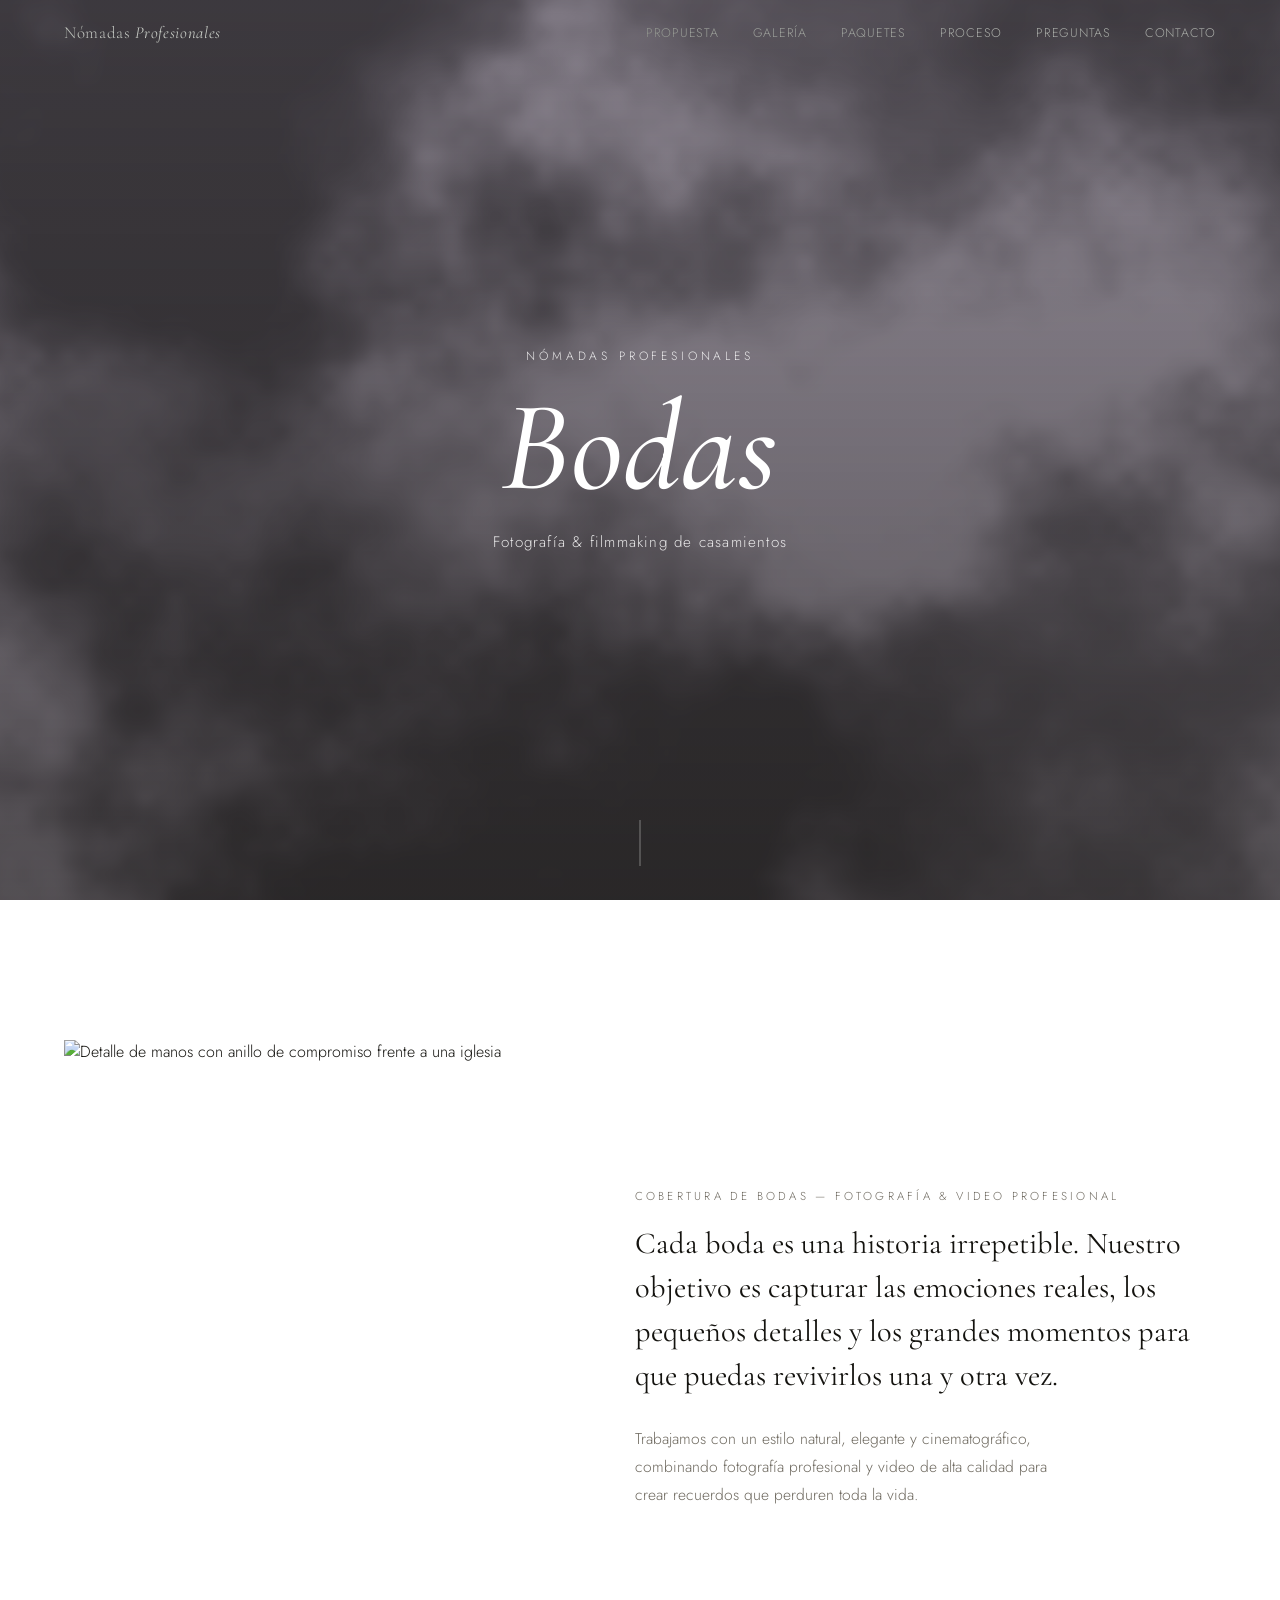
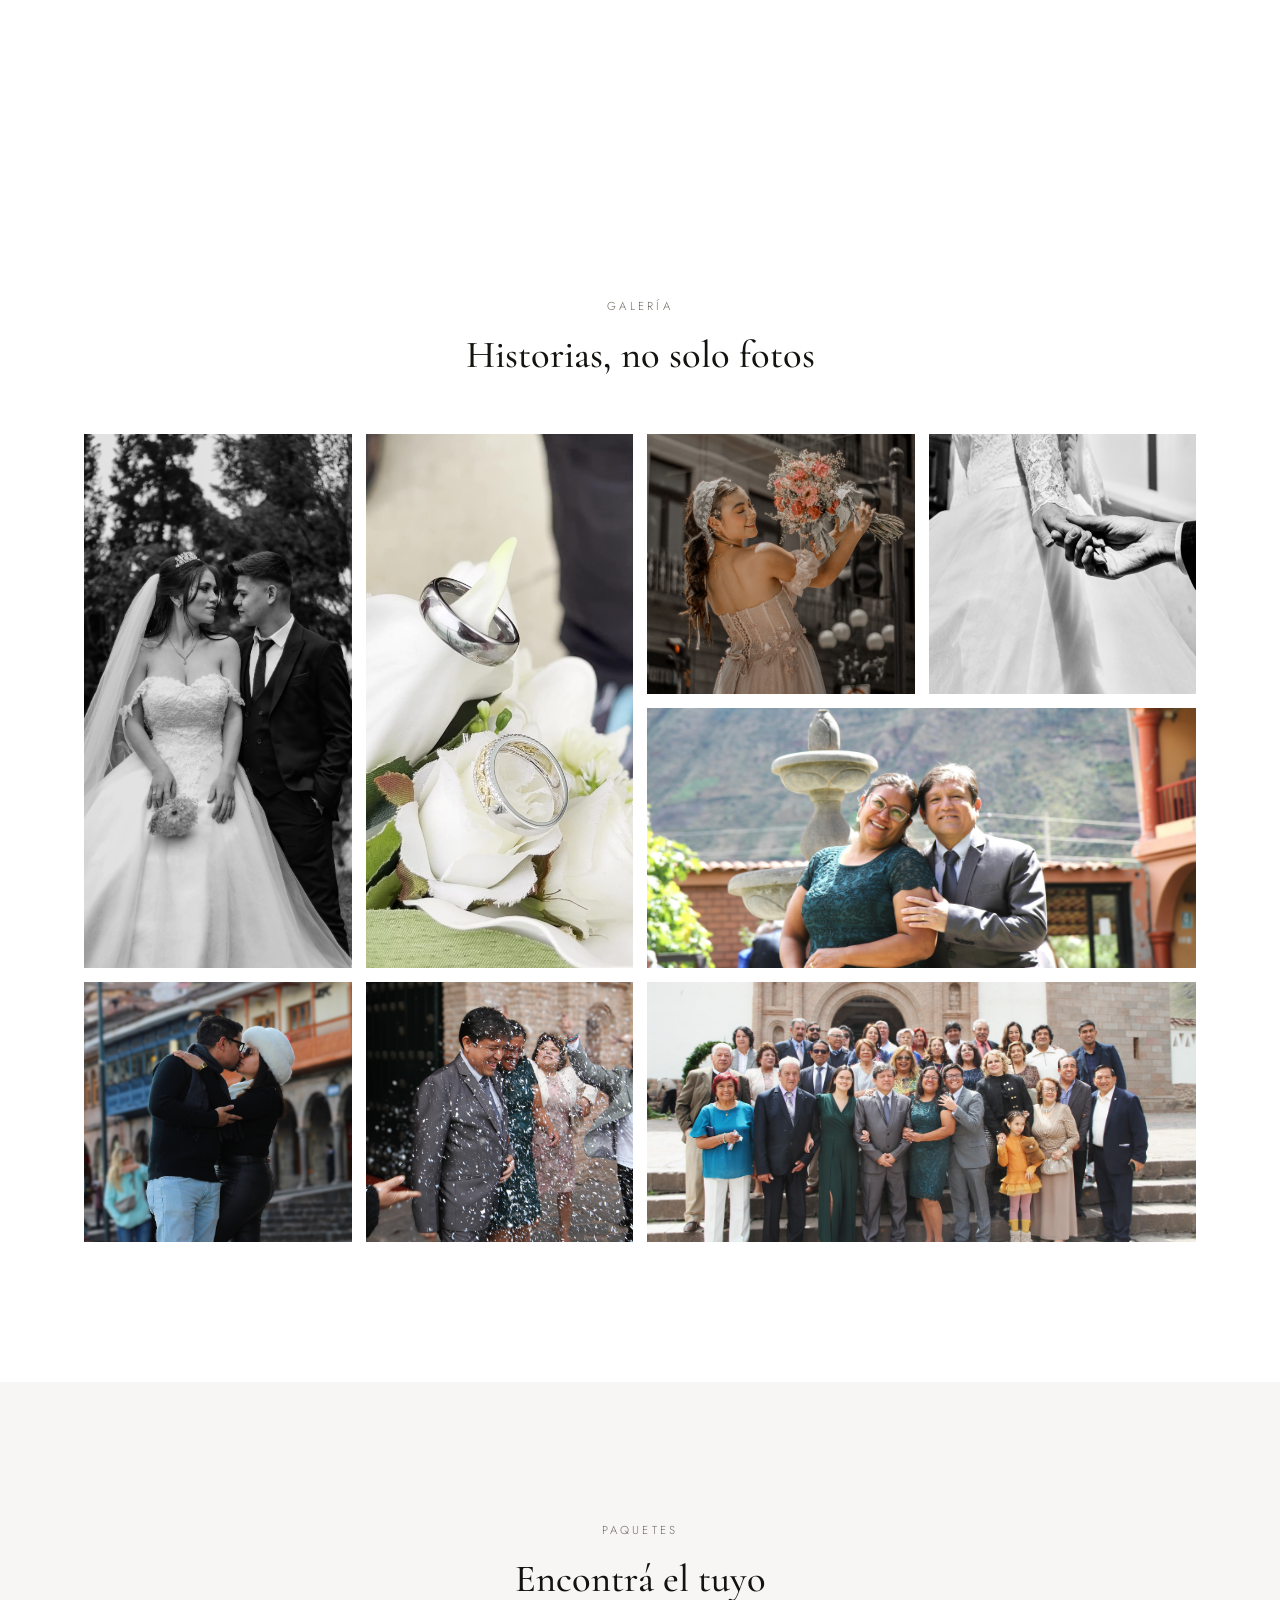
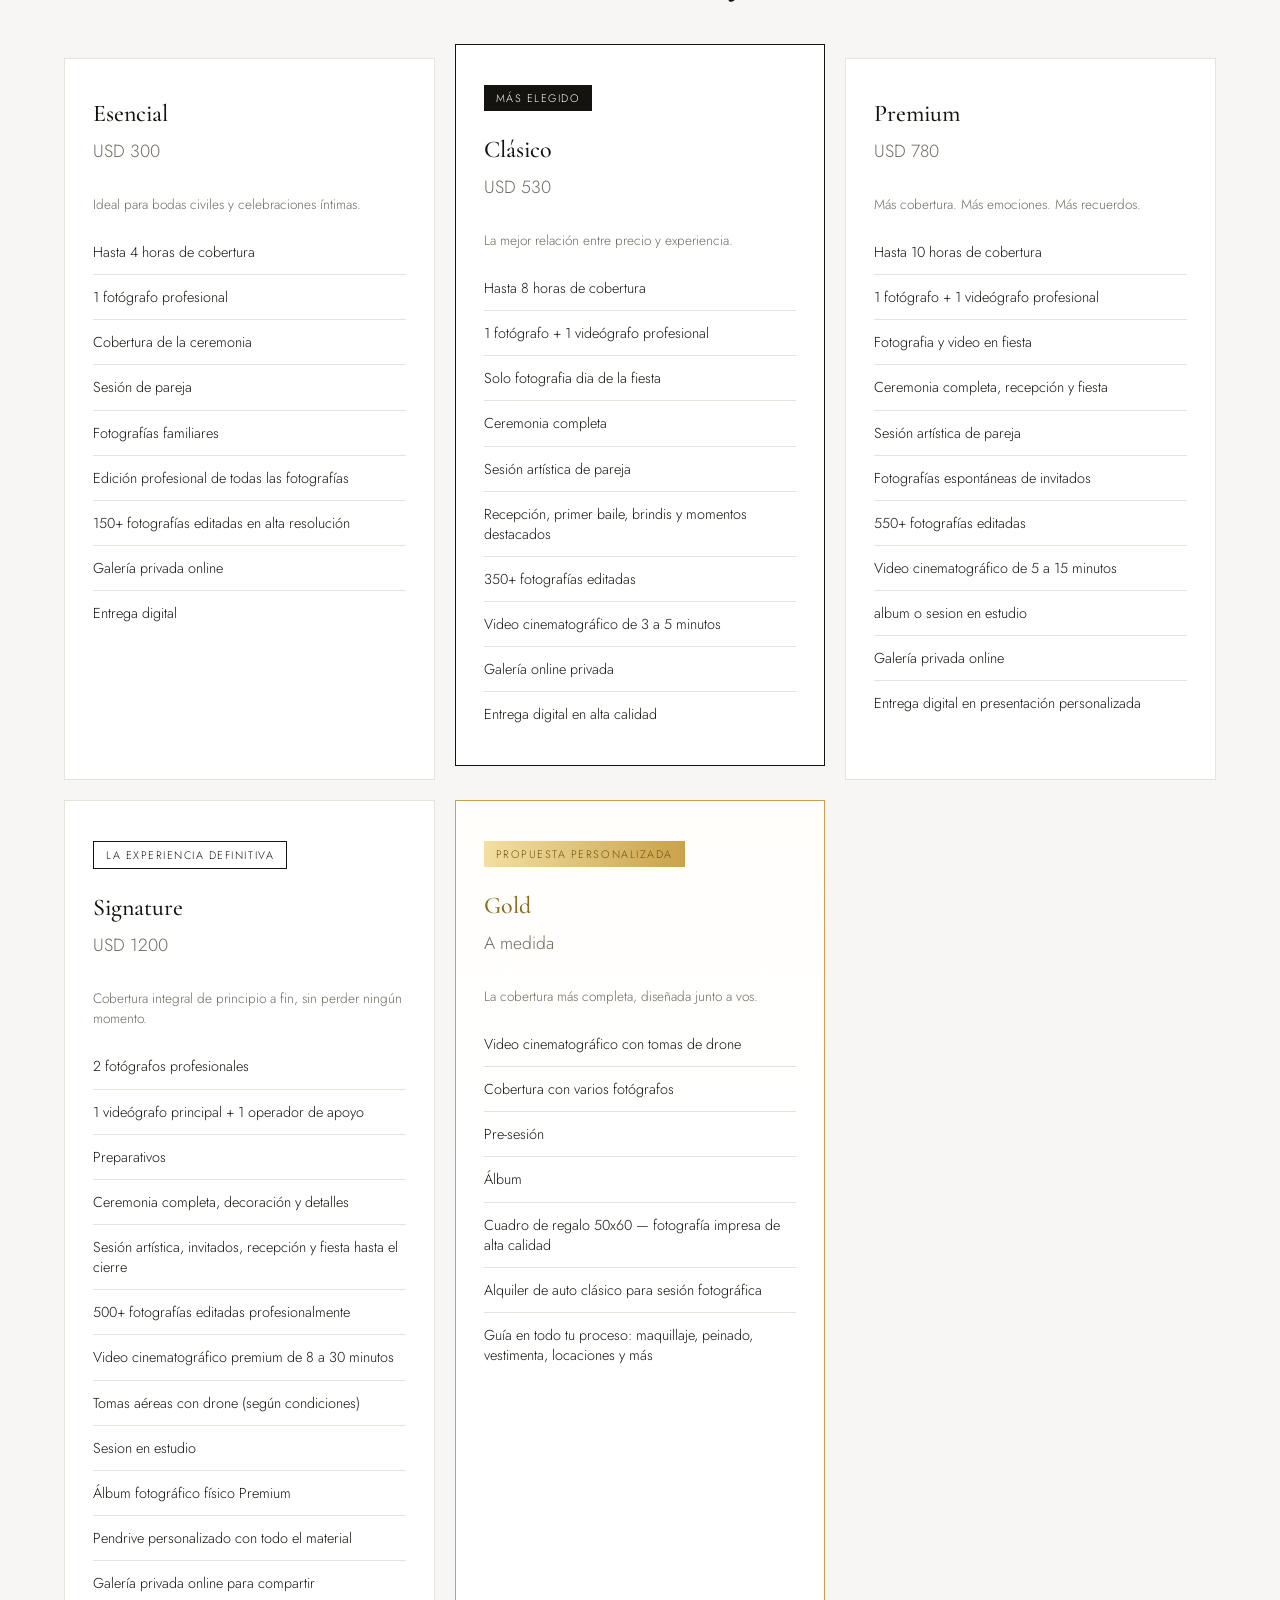
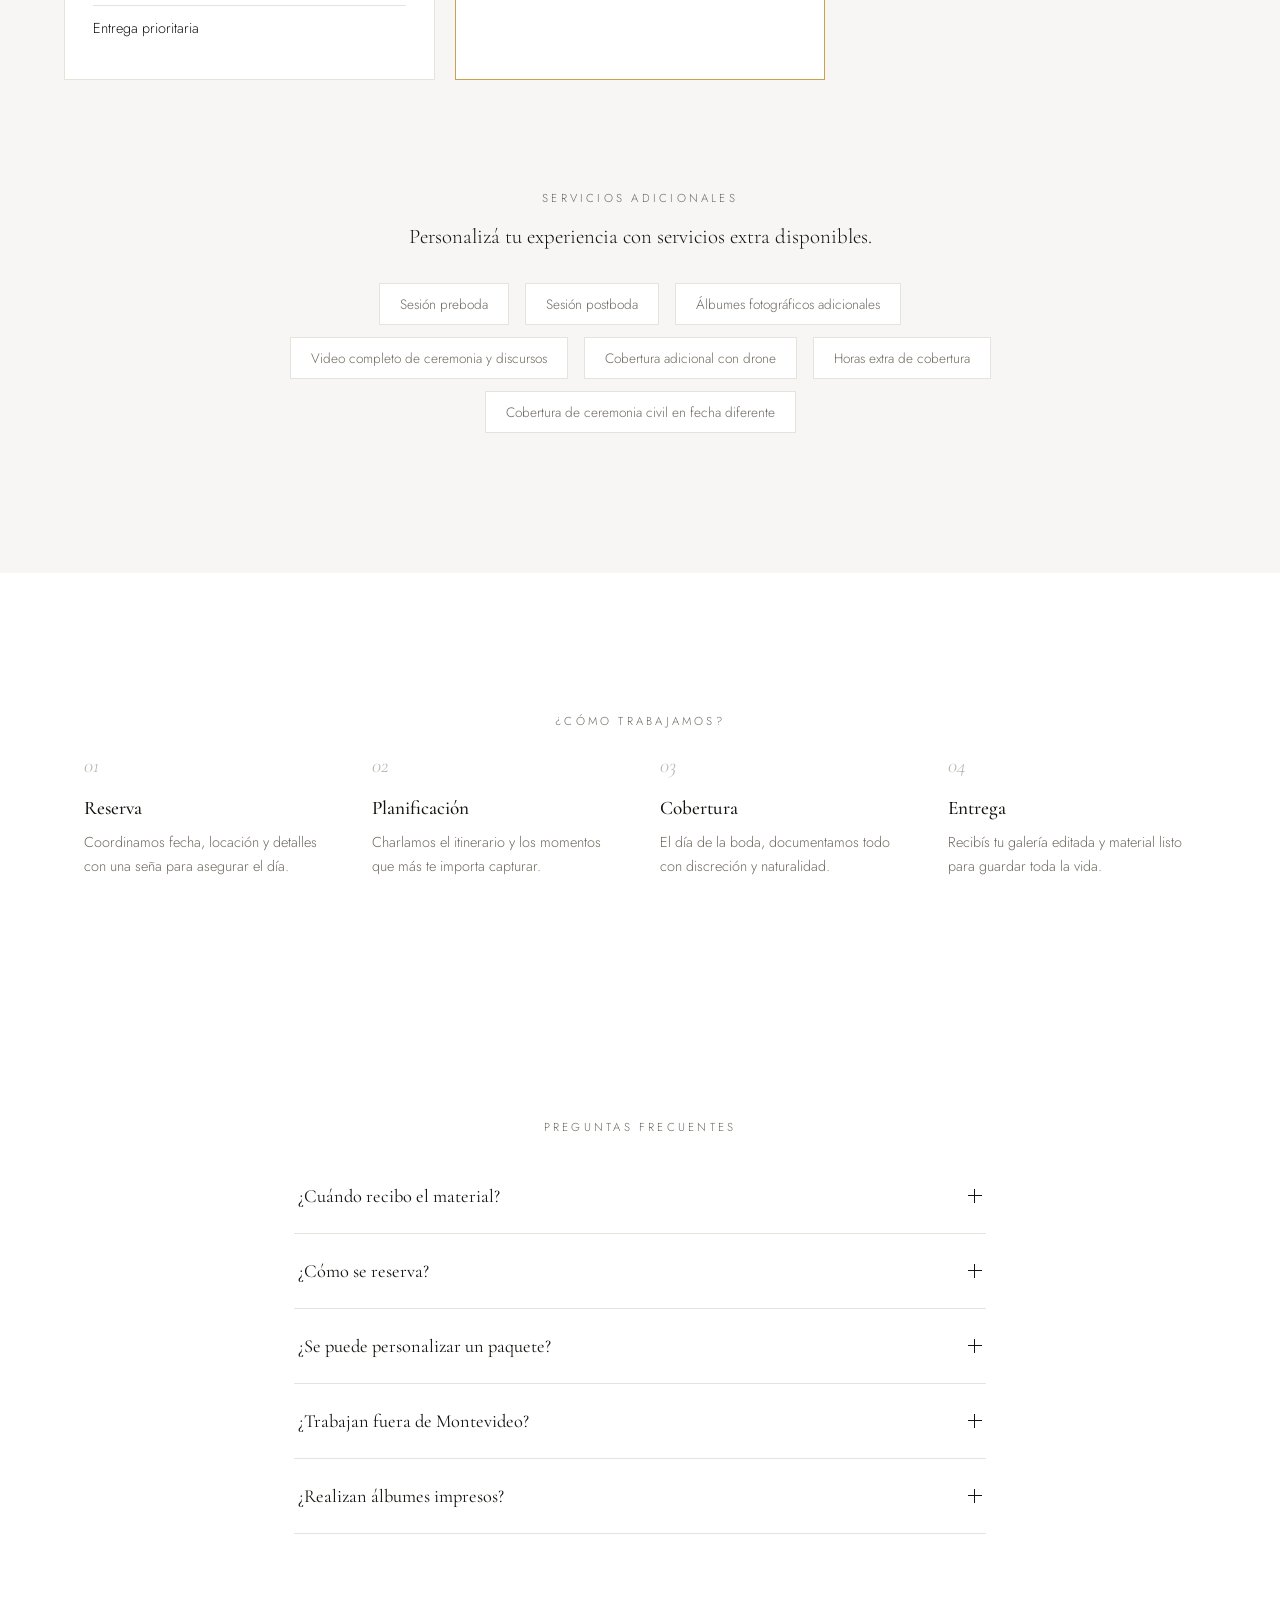
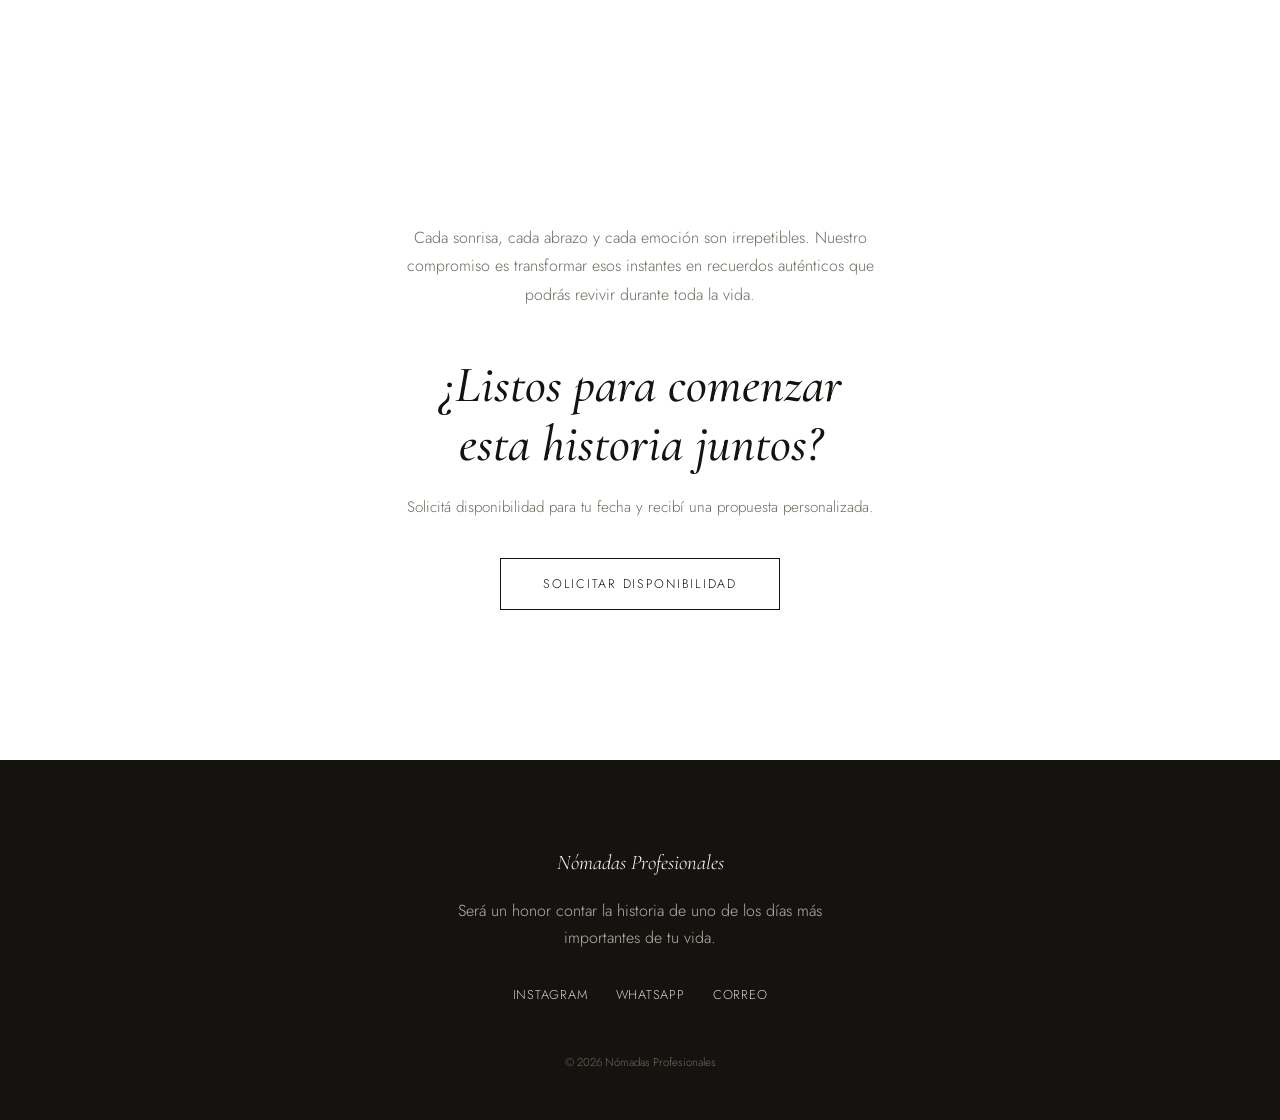
==== commit 796c2b41: "Rename index (3).html to index.html" ====
--- a/index.html
+++ b/index.html
@@ -147,7 +147,7 @@
 
     <article class="pkg">
       <h3 class="pkg__name">Premium</h3>
-      <p class="pkg__price">USD 680</p>
+      <p class="pkg__price">USD 780</p>
       <p class="pkg__desc">Más cobertura. Más emociones. Más recuerdos.</p>
       <ul class="pkg__list">
         <li>Hasta 10 horas de cobertura</li>
@@ -157,7 +157,7 @@
         <li>Sesión artística de pareja</li>
         <li>Fotografías espontáneas de invitados</li>
         <li>550+ fotografías editadas</li>
-        <li>Video cinematográfico de 5 a 8 minutos</li>
+        <li>Video cinematográfico de 5 a 15 minutos</li>
         <li>album o sesion en estudio</li>
         <li>Galería privada online</li>
         <li>Entrega digital en presentación personalizada</li>
@@ -167,7 +167,7 @@
     <article class="pkg">
       <p class="pkg__tag pkg__tag--outline">La experiencia definitiva</p>
       <h3 class="pkg__name">Signature</h3>
-      <p class="pkg__price">USD 900</p>
+      <p class="pkg__price">USD 1200</p>
       <p class="pkg__desc">Cobertura integral de principio a fin, sin perder ningún momento.</p>
       <ul class="pkg__list">
         <li>2 fotógrafos profesionales</li>
@@ -176,7 +176,7 @@
         <li>Ceremonia completa, decoración y detalles</li>
         <li>Sesión artística, invitados, recepción y fiesta hasta el cierre</li>
         <li>500+ fotografías editadas profesionalmente</li>
-        <li>Video cinematográfico premium de 8 a 12 minutos</li>
+        <li>Video cinematográfico premium de 8 a 30 minutos</li>
         <li>Tomas aéreas con drone (según condiciones)</li>
         <li>Sesion en estudio</li>
         <li>Álbum fotográfico físico Premium</li>
@@ -197,7 +197,9 @@
         <li>Pre-sesión</li>
         <li>Álbum</li>
         <li>Cuadro de regalo 50x60 — fotografía impresa de alta calidad</li>
-      </ul> Alquiler de auto clasico para sesion fotografica
+        <li>Alquiler de auto clásico para sesión fotográfica</li>
+        <li>Guía en todo tu proceso: maquillaje, peinado, vestimenta, locaciones y más</li>
+      </ul>
     </article>
 
   </div>
